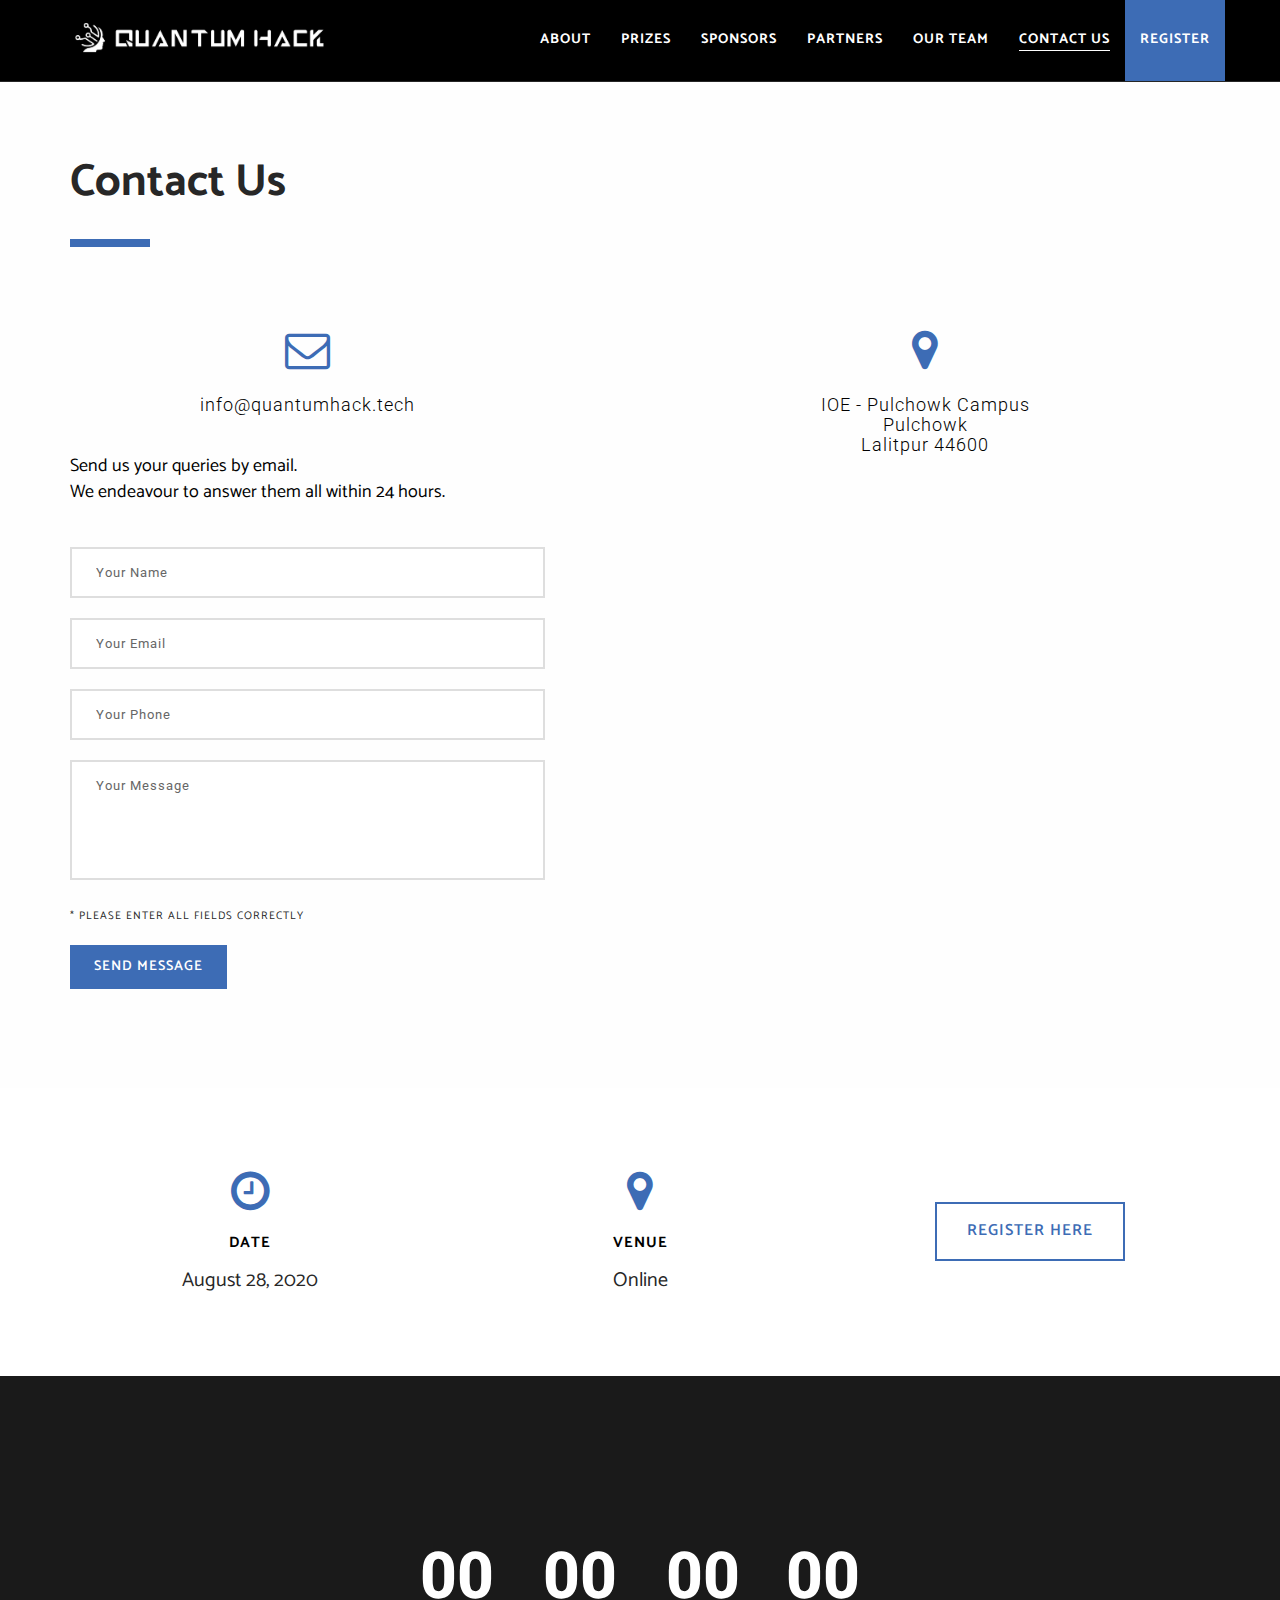
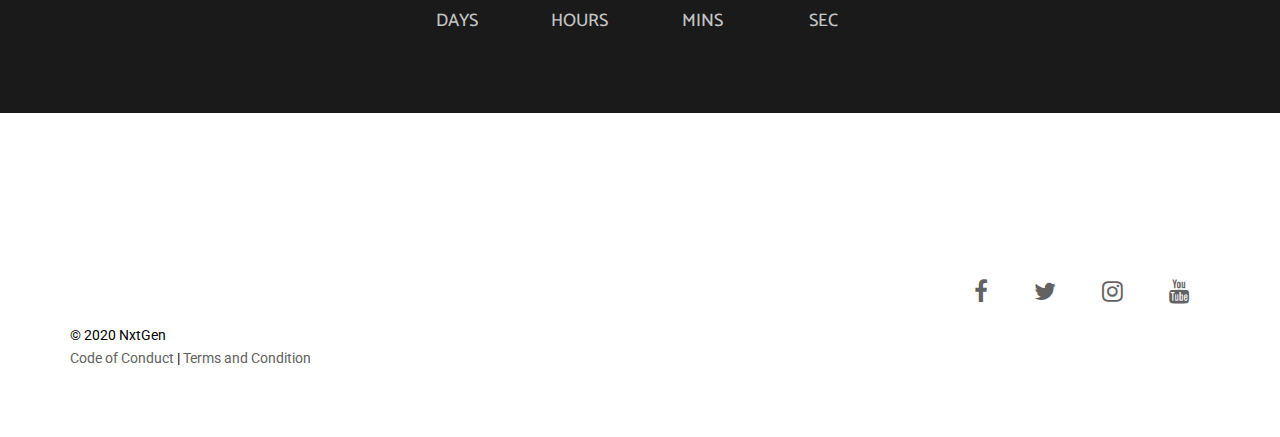
==== contact/index.html @ c6c4776a "links code and terms" ====
<!DOCTYPE html>
<!--[if lt IE 7]>      <html class="no-js lt-ie9 lt-ie8 lt-ie7" lang="en"> <![endif]-->
<!--[if IE 7]>         <html class="no-js lt-ie9 lt-ie8" lang="en"> <![endif]-->
<!--[if IE 8]>         <html class="no-js lt-ie9" lang="en"> <![endif]-->
<!--[if gt IE 8]><!-->
<html class="no-js" lang="en">
<!--<![endif]-->

<head>
  <meta charset="utf-8">
  <meta name="viewport" content="width=device-width, initial-scale=1.0, maximum-scale=1">
  <meta http-equiv="X-UA-Compatible" content="IE=edge">

  <!-- Title, icon, description and keywords -->
  <title>Contact Us | QuantumHack</title>
  <link rel="shortcut icon" href="../res/images/fav.png">
  <meta name="description" content="Contact QuantumHack - Virtual Hackathon">
  <meta name="keywords" content="QuantumHack, NxtGen, Hackathon">

  <!-- Social media tags -->
  <!-- Open Graph -->
  <meta property="og:title" content="Contact QuantumHack">
  <meta property="og:description" content="QuantumHack - Collaborate, Ideate and Implement">
  <meta property="og:image" content="https://quantumhack.tech/res/images/logos/light-social.png">
  <meta property="og:url" content="https://quantumhack.tech/contact">
  <!-- Twitter -->
  <meta name="twitter:card" content="summary_large_image">
  <meta name="twitter:site" content="@Quantum_Hack">
  <!-- Google+ -->
  <meta itemprop="name" content="Contact QuantumHack">
  <meta itemprop="description" content="QuantumHack Collaborate, Ideate and Implement">
  <meta itemprop="image" content="https://quantumhack.tech/res/images/logos/light-social.png">

  <!-- Browser themes -->
  <meta name="theme-color" content="#000">

  <!-- Bootstrap -->
  <link rel="stylesheet" href="../res/css/bootstrap.min.css">

  <!-- Font Icons -->
  <link rel="stylesheet" href="../res/css/font-awesome.min.css">

  <!-- Plugins -->
  <link rel="stylesheet" href="../res/css/flickity.min.css">
  <link rel="stylesheet" href="../res/css/magnific-popup.css">

  <!-- Main styles -->
  <link rel="stylesheet" href="../res/css/main.css">
  <link rel="stylesheet" href="../res/css/style.css">

  <!-- Color skin -->
  <link rel="stylesheet" href="../res/css/color_red.css">

  <!-- Modernizr JS for IE8 support of HTML5 elements and media queries -->
  <!--[if lt IE 8]>
  <script src="../res/js/modernizr.min.js"></script>
  <![endif]-->
</head>

<body id="page-top">
  <!-- Navigation Start -->
  <nav id="navigation" class="navbar navbar-fixed-top navbar-dark">
    <div class="container">
      <div class="row">
        <div class="navbar-header col-lg-3">
          <button type="button" class="navbar-toggle collapsed" data-toggle="collapse" data-target="#navbar">
            <span class="sr-only">Toggle navigation</span>
            <span class="icon-bar"></span>
            <span class="icon-bar"></span>
            <span class="icon-bar"></span>
          </button>

          <a class="navbar-brand font-family-alt letter-spacing-1 text-extra-large text-uppercase" href="/">
            <img class="logo-navbar-dark" src="../res/images/logos/dark.png" alt=""/>
            <img class="logo-navbar-white" src="../res/images/logos/light.png" alt=""/>
          </a>
        </div>
        <!-- //.navbar-header -->

        <div id="navbar" class="navbar-collapse collapse col-lg-9 pull-right">
          <ul class="nav navbar-nav font-family-alt letter-spacing-1 text-uppercase font-weight-700">
            <li><a href="/" class="line-height-unset">About</a></li>
            <li><a href="/prizes/index.html" class="line-height-unset">Prizes</a></li>
            <!-- <li><a href="/speakers/" class="line-height-unset">Speakers</a></li> -->
            <!-- <li><a href="/alumni/" class="line-height-unset">Alumni</a></li> -->
            <li><a href="/sponsors/index.html" class="line-height-unset">Sponsors</a></li>
            <li><a href="/partners/index.html" class="line-height-unset">Partners</a></li>
            <li><a href="/our-team/index.html" class="line-height-unset">Our Team</a></li>
            <li><a href="#page-top" class="page-scroll">Contact Us</a></li>
            <li class="bg-base-color">
              <a href="/register/index.html" class="line-height-unset width-100">
                Register
              </a>
            </li>
          </ul>
        </div>
        <!-- //.navbar-collapse -->
      </div>
      <!-- //.row -->
    </div>
    <!-- //.container -->
  </nav>
  <!-- //Navigation End -->



  <!-- Section - Contact Start -->
  <section id="contact" class="bg-white-2">
    <div class="container">
      <div class="row no-padding-rl">
        <div class="col-md-12">
          <h2 class="font-family-alt font-weight-700 sm-title-large title-extra-large-2 text-gray-dark-2">
            Contact Us
          </h2>
          <span class="bg-base-color xs-margin-6 xs-no-margin-rl margin-3 no-margin-rl separator-line-extra-thick-long"></span>
        </div>
        <!-- //.col-md-10 -->
      </div>
      <!-- //.row -->

      <div class="row margin-4 no-margin-rl no-margin-bottom">
        <div class="col-md-5 no-padding-rl">
          <div class="row text-center">
            <i class="fa fa-envelope-o display-block text-base-color title-extra-large-2"></i>
            <br>
            <h4 class="font-weight-300 letter-spacing-1">
              info@quantumhack.tech
            </h4>
          </div>
          <!-- //.row -->

          <p class="margin-8 no-margin-bottom no-margin-rl font-family-alt text-extra-large">
            Send us your queries by email.<br>
            We endeavour to answer them all within 24 hours.
          </p>

          <br>
          <form name="contact" action="https://tech.us10.list-manage.com/subscribe/post?u=c51d1c6108a2e1d1174a7fccd&amp;id=f583116bc9" method="post" id="form-contact" netlify>
            <div class="row margin-4 no-margin-rl">
              <input type="text"  placeholder="Your Name" value="" name="NAME" class="required" required>
              <input type="email" placeholder="Your Email" value="" name="EMAIL" class="required email" required>
              <input type="text" placeholder="Your Phone" value="" name="MMERGE4" class="required" required>              
              <textarea placeholder="Your Message" name="MMERGE1" class="required" required></textarea>
            </div>
            <!-- //.row -->

            <div class="row margin-4 no-margin-rl">
              <span class="display-block font-family-alt letter-spacing-1 text-gray-dark-2 text-small text-uppercase">
                * Please enter all fields correctly
              </span>
            </div>
            <!-- //.row -->

            <div class="row margin-4 no-margin-rl">
              <button id="btn-form-contact" type="submit" class="btn btn-base-color btn-medium">
                Send Message
              </button>
            </div>
            <!-- //.row -->
          </form>
        </div>
        <!-- //.col-md-5 -->

        <div class="contact-address col-md-6 col-md-offset-1">
          <div class="row text-center">
            <i class="fa fa-map-marker display-block text-base-color title-extra-large-2"></i>
            <!-- <span class="display-block font-family-alt font-weight-700 letter-spacing-1 margin-5 no-margin-bottom no-margin-rl text-large text-uppercase">
              Our Location
            </span> -->
            <br>
            <h4 class="font-weight-300 letter-spacing-1">
              IOE - Pulchowk Campus
              <br>Pulchowk
              <br>Lalitpur 44600
            </h4>
          </div>
          <!-- //.row -->
          <div class="row text-center">
            <div class="margin-8 no-margin-bottom no-margin-rl map">
              <iframe
                src="https://maps.google.com/maps?q=IOE%2C%20Pulchowk%20Campus%2C%20Lalitpur&t=&z=13&ie=UTF8&iwloc=&output=embed"
                frameborder="0"
                allowfullscreen>
              </iframe>
            </div>
            <!-- //.map -->
          </div>
          <!-- //.row -->
        </div>
        <!-- //.col-md-6 -->
      </div>
      <!-- //.row -->
    </div>
    <!-- //.container -->
  </section>
  <!-- //Section - Contact End -->



  <!-- Section - Event banner start -->
  <section id="event-banner" class="bg-white pull-up">
    <div class="container">
      <div class="row">
        <div class="col-sm-4 text-center">
          <i class="fa fa-clock-o display-block text-base-color title-extra-large-2"></i>
          <span class="display-block font-family-alt font-weight-700 letter-spacing-1 margin-5 no-margin-bottom no-margin-rl text-large text-uppercase">
            Date
          </span>
          <p class="margin-3 font-family-alt no-margin-bottom no-margin-rl title-small text-gray-dark-2">
            August 28, 2020
          </p>
        </div>
        <!-- //.col-sm-4 -->

        <div class="col-sm-4 xs-margin-8 xs-no-margin-bottom xs-no-margin-rl text-center">
          <i class="fa fa-map-marker display-block text-base-color title-extra-large-2"></i>
          <span class="display-block font-family-alt font-weight-700 letter-spacing-1 margin-5 no-margin-bottom no-margin-rl text-large text-uppercase">
            Venue
          </span>
          <p class="margin-3 font-family-alt no-margin-bottom no-margin-rl title-small text-gray-dark-2">
            Online
          </p>
        </div>
        <!-- //.col-sm-4 -->

        <div id="banner-registration" class="col-sm-4 xs-margin-8 xs-no-margin-bottom xs-no-margin-rl text-center">
          <a href="/register/index.html" class="btn btn-outline-base-color sm-btn-medium btn-large no-margin-rl">
            <span>Register Here<br></span>
          </a>
        </div>
        <!-- //.col-sm-4 -->
      </div>
      <!-- //.row -->
    </div>
  </section>
  <!-- //Section - Event banner end -->



  <!-- Section - Parallax banner start -->
  <section id="home-bg-parallax" class="height-50 no-padding overflow-hidden width-100">
    <!-- BG Parallax -->
    <div class="bg-parallax bg-overlay-black-5 width-100"></div>

    <div class="display-table height-100 position-absolute position-top position-left width-100">
      <div class="display-table-cell vertical-align-middle">
        <div class="container">
          <div class="row">
            <div class="countdown-timer">
              <div class="days">
                <span class="value">00</span>
                <span class="label">DAYS</span>
              </div>
              <div class="hours">
                <span class="value">00</span>
                <span class="label">HOURS</span>
              </div>
              <div class="minutes">
                <span class="value">00</span>
                <span class="label">MINS</span>
              </div>
              <div class="seconds">
                <span class="value">00</span>
                <span class="label">SEC</span>
              </div>
            </div>
          </div>
          <!-- //.row -->
        </div>
        <!-- //.container -->
      </div>
      <!-- //.display-table-cell -->
    </div>
    <!-- //.display-table -->
  </section>
  <!-- //Section - Parallax banner end -->



  <!-- Footer Start -->
  <footer class="footer bg-white">
    <div class="container">
      <div class="row">
        <div class="col-sm-4">
          <div class="footer-logo xs-text-center">
            <img src="../res/images/logos/light.png" alt="">
          </div>
          <!-- //.footer-logo -->
          <p class="disclaimer xs-text-center">
            &copy; 2020 NxtGen
            <br>
            <a target="_blank" href="https://hackcodeofconduct.org/1636-quantumhack">Code of Conduct</a> | <a target="_blank" href="https://docs.google.com/document/d/1agDANr2KH8IoSaX7spe5Pmr9pxgFJVqRtcxDo6-uWSE/edit?usp=sharing">Terms and Condition</a>
          </p>
          <!-- //.disclaimer -->
        </div>
        <!-- //.col-sm-4 -->

        <div class="col-sm-8">
          <div class="footer-social text-right">
            <ul class="list-inline list-unstyled no-margin xs-text-center xs-title-small title-medium">
              <li><a target="_blank" href="https://www.facebook.com/QuantumHack.IOE"><i class="fa fa-facebook"></i></a></li>
              <li><a target="_blank" href="https://twitter.com/Quantum_Hack"><i class="fa fa-twitter"></i></a></li>
              <li><a target="_blank" href="https://www.instagram.com/quantum_hack/"><i class="fa fa-instagram"></i></a></li>
              <li><a target="_blank" href="https://www.youtube.com/channel/UCgCF-QqnNfA6SqExtcZZWdw/featured"><i class="fa fa-youtube"></i></a></li>
              </ul>
          </div>
          <!-- //.footer-social -->
        </div>
        <!-- //.col-sm-8 -->
      </div>
      <!-- //.row -->
    </div>
    <!-- //.container -->
  </footer>
  <!-- //Footer End -->


  <!-- Scroll to top -->
  <a href="#page-top" class="page-scroll scroll-to-top"><i class="fa fa-angle-up"></i></a>


  <!-- jQuery -->
  <script src="../res/js/jquery.min.js"></script>

  <!-- Bootstrap -->
  <script src="../res/js/bootstrap.min.js"></script>

  <!-- Plugins -->
  <script src="../res/js/pace.min.js"></script>
  <script src="../res/js/debouncer.min.js"></script>
  <script src="../res/js/jquery.easing.min.js"></script>
  <script src="../res/js/jquery.inview.min.js"></script>
  <script src="../res/js/jquery.matchHeight.js"></script>
  <script src="../res/js/isotope.pkgd.min.js"></script>
  <script src="../res/js/imagesloaded.pkgd.min.js"></script>
  <script src="../res/js/flickity.pkgd.min.js"></script>
  <script src="../res/js/jquery.magnific-popup.min.js"></script>
  <script src="../res/js/jquery.validate.min.js"></script>

  <!-- BG Parallax JS -->
  <script src="../res/js/TweenMax.min.js"></script>
  <script src="../res/js/ScrollMagic.min.js"></script>
  <script src="../res/js/animation.gsap.min.js"></script>

  <!-- Theme -->
  <script src="../res/js/main.js"></script>

  <!-- Countdown -->
  <script src="../res/js/jquery.countdown.min.js"></script>
  <script src="../res/js/countdown.js"></script>

</body>

</html>
---- res/css/main.css ----
@import url(https://fonts.googleapis.com/css?family=Roboto:300,400,700);
@import url(https://fonts.googleapis.com/css?family=Catamaran:400,700,900);

body,
html,
ul {
  margin: 0;
  padding: 0
}
ol {
  padding-left: 0
}

.features-box p,
img {
  -webkit-backface-visibility: hidden
}

body,
html {
  height: 100%
}

body {
  color: #000;
  font-family: Roboto, sans-serif;
  font-size: 14px;
  -webkit-font-smoothing: antialiased;
  line-height: 23px;
  overflow-x: hidden
}

p {
  font-size: 16px
}

a,
a:active {
  color: #626262;
  text-decoration: none
}

a:focus,
a:hover {
  color: #272727;
  text-decoration: none
}

a:focus {
  outline: 0!important
}

img {
  height: auto;
  max-width: 100%
}

video {
  background-size: cover;
  display: table-cell;
  vertical-align: middle;
  width: 100%
}

dl,
ol,
ul {
  list-style-position: outside
}

ul {
  list-style: none
}

iframe {
  border: 0
}

input,
select,
textarea {
  letter-spacing: 1px;
  margin: 0 0 20px;
  max-width: 100%;
  padding: 8px 15px;
  resize: none;
  width: 100%;
  border: 2px solid rgba(0, 0, 0, .13)!important;
  font-size: 13px
}

input[type=button],
input[type=text],
input[type=email],
input[type=search],
input[type=password],
input[type=submit],
select,
textarea {
  -webkit-appearance: none;
  -moz-appearance: none;
  appearance: none;
  border-radius: 0;
  -webkit-transition: border .2s ease-in-out;
  -moz-transition: border .2s ease-in-out;
  -o-transition: border .2s ease-in-out;
  transition: border .2s ease-in-out;
  padding: 12px 24px
}

input:focus,
textarea:focus {
  border: 1px solid #989898;
  outline: 0
}

input[type=submit] {
  width: auto
}

select {
  color: #272727;
  outline: 0
}

select::-ms-expand {
  display: none
}

.select-wrapper {
  background: url(../images/icons/select-arrow.png) 97% 50% no-repeat #fff;
  box-shadow: none;
  margin-bottom: 20px;
  overflow: hidden;
  width: 100%
}

.select-wrapper select {
  background-color: transparent;
  background-image: none;
  cursor: pointer;
  margin-bottom: 0
}

form .error {
  border-color: #c00!important
}

form label.error {
  display: none!important
}

::selection {
  background: #dfdfdf;
  color: #000
}

::-moz-selection {
  background: #dfdfdf;
  color: #000
}

::-webkit-input-placeholder {
  color: #666!important;
  font-size: 13px;
  text-overflow: ellipsis
}

:-moz-placeholder {
  color: #666!important;
  font-size: 13px;
  opacity: 1;
  text-overflow: ellipsis
}

:-ms-input-placeholder {
  color: #666!important;
  font-size: 13px;
  opacity: 1;
  text-overflow: ellipsis
}

::-webkit-scrollbar {
  width: 12px
}

::-webkit-scrollbar-track {
  -webkit-box-shadow: inset 0 0 6px rgba(0, 0, 0, .3);
  -moz-box-shadow: inset 0 0 6px rgba(0, 0, 0, .3);
  box-shadow: inset 0 0 6px rgba(0, 0, 0, .3)
}

::-webkit-scrollbar-thumb {
  background: rgba(210, 210, 210, .8);
  -webkit-box-shadow: inset 0 0 6px rgba(0, 0, 0, .5);
  -moz-box-shadow: inset 0 0 6px rgba(0, 0, 0, .5);
  box-shadow: inset 0 0 6px rgba(0, 0, 0, .5)
}

::-webkit-scrollbar-thumb:window-inactive {
  background: rgba(210, 210, 210, .4)
}

h1,
h2,
h3,
h4,
h5,
h6 {
  margin: 0;
  padding: 0
}

.text-extra-small {
  font-size: 10px!important;
  line-height: 15px!important
}

.text-small {
  font-size: 11px!important;
  line-height: 20px!important
}

.text-medium {
  font-size: 14px!important;
  line-height: 22px!important
}

.text-large {
  font-size: 15px!important;
  line-height: 24px!important
}

.text-extra-large {
  font-size: 18px!important;
  line-height: 26px!important
}

.title-small {
  font-size: 20px!important;
  line-height: 30px!important
}

.title-medium {
  font-size: 24px!important;
  line-height: 32px!important
}

.title-large {
  font-size: 28px!important;
  line-height: 34px!important
}

.title-extra-large {
  font-size: 35px!important;
  line-height: 38px!important
}

.title-extra-large-2 {
  font-size: 45px!important;
  line-height: 45px!important
}

.title-extra-large-3 {
  font-size: 50px!important;
  line-height: 50px!important
}

.title-extra-large-4 {
  font-size: 70px!important;
  line-height: 70px!important
}

.title-extra-large-5 {
  font-size: 80px!important;
  line-height: 80px!important
}

.title-big {
  font-size: 100px!important;
  line-height: 100px!important
}

.title-big-2 {
  font-size: 125px!important;
  line-height: 125px!important
}

.title-big-3 {
  font-size: 150px!important;
  line-height: 150px!important
}

.font-family-base {
  font-family: Roboto, sans-serif!important
}

.btn,
.font-family-alt {
  font-family: Catamaran, sans-serif!important
}

.font-weight-100 {
  font-weight: 100!important
}

.font-weight-300 {
  font-weight: 300!important
}

.font-weight-400 {
  font-weight: 400!important
}

.font-weight-600 {
  font-weight: 600!important
}

.font-weight-700 {
  font-weight: 700!important
}

.font-weight-900 {
  font-weight: 900!important
}

.letter-spacing-1 {
  letter-spacing: 1px!important
}

.letter-spacing-2 {
  letter-spacing: 2px!important
}

.letter-spacing-3 {
  letter-spacing: 3px!important
}

.letter-spacing-4 {
  letter-spacing: 4px!important
}

.letter-spacing-5 {
  letter-spacing: 5px!important
}

.letter-spacing-6 {
  letter-spacing: 6px!important
}

.letter-spacing-7 {
  letter-spacing: 7px!important
}

.letter-spacing-8 {
  letter-spacing: 8px!important
}

.letter-spacing-9 {
  letter-spacing: 9px!important
}

.letter-spacing-10 {
  letter-spacing: 10px!important
}

.no-letter-spacing {
  letter-spacing: 0!important
}

.line-height-none {
  line-height: 0!important
}

.line-height-unset {
  line-height: unset!important
}

.text-decoration-line-through {
  text-decoration: line-through!important
}

.text-decoration-underline {
  text-decoration: underline!important
}

.text-transform-none {
  text-transform: none!important
}

.text-transform-unset {
  text-transform: unset!important
}

.word-wrap {
  word-wrap: break-word
}

.bg-cover,
.bg-fix,
.bg-parallax {
  background-repeat: no-repeat!important;
  overflow: hidden;
  background-position: center center!important;
  position: relative;
  background-size: cover!important
}

.bg-fix {
  -webkit-animation-duration: 0s;
  -webkit-animation-fill-mode: none;
  background-attachment: fixed!important
}

.bg-parallax {
  height: 150%;
  top: -75%
}

.bg-position-top {
  background-position: right top!important
}

.bg-position-right {
  background-position: right center!important
}

.bg-position-left {
  background-position: left center!important
}

.bg-hover-transparent:hover {
  background-color: transparent!important
}

.bg-overlay-black-1,
.bg-overlay-black-2,
.bg-overlay-black-3,
.bg-overlay-black-4,
.bg-overlay-black-5,
.bg-overlay-black-6,
.bg-overlay-black-7,
.bg-overlay-black-8,
.bg-overlay-black-9,
.bg-overlay-gray-1,
.bg-overlay-gray-2,
.bg-overlay-gray-3,
.bg-overlay-gray-4,
.bg-overlay-gray-5,
.bg-overlay-gray-6,
.bg-overlay-gray-7,
.bg-overlay-gray-8,
.bg-overlay-gray-9 {
  position: relative
}

.bg-overlay-black-1:before,
.bg-overlay-black-2:before,
.bg-overlay-black-3:before,
.bg-overlay-black-4:before,
.bg-overlay-black-5:before,
.bg-overlay-black-6:before,
.bg-overlay-black-7:before,
.bg-overlay-black-8:before,
.bg-overlay-black-9:before,
.bg-overlay-gray-1:before,
.bg-overlay-gray-2:before,
.bg-overlay-gray-3:before,
.bg-overlay-gray-4:before,
.bg-overlay-gray-5:before,
.bg-overlay-gray-6:before,
.bg-overlay-gray-7:before,
.bg-overlay-gray-8:before,
.bg-overlay-gray-9:before {
  content: '';
  display: block;
  height: 100%;
  left: 0;
  position: absolute;
  top: 0;
  width: 100%
}

.bg-overlay-black-1:before {
  background: rgba(0, 0, 0, .1)!important
}

.bg-overlay-black-2:before {
  background: rgba(0, 0, 0, .2)!important
}

.bg-overlay-black-3:before {
  background: rgba(0, 0, 0, .3)!important
}

.bg-overlay-black-4:before {
  background: rgba(0, 0, 0, .4)!important
}

.bg-overlay-black-5:before {
  background: rgba(0, 0, 0, .5)!important
}

.bg-overlay-black-6:before {
  background: rgba(0, 0, 0, .6)!important
}

.bg-overlay-black-7:before {
  background: rgba(0, 0, 0, .7)!important
}

.bg-overlay-black-8:before {
  background: rgba(0, 0, 0, .8)!important
}

.bg-overlay-black-9:before {
  background: rgba(0, 0, 0, .9)!important
}

.bg-overlay-gray-1:before {
  background: rgba(37, 37, 37, .1)!important
}

.bg-overlay-gray-2:before {
  background: rgba(37, 37, 37, .2)!important
}

.bg-overlay-gray-3:before {
  background: rgba(37, 37, 37, .3)!important
}

.bg-overlay-gray-4:before {
  background: rgba(37, 37, 37, .4)!important
}

.bg-overlay-gray-5:before {
  background: rgba(37, 37, 37, .5)!important
}

.bg-overlay-gray-6:before {
  background: rgba(37, 37, 37, .6)!important
}

.bg-overlay-gray-7:before {
  background: rgba(37, 37, 37, .7)!important
}

.bg-overlay-gray-8:before {
  background: rgba(37, 37, 37, .8)!important
}

.bg-overlay-gray-9:before {
  background: rgba(37, 37, 37, .9)!important
}

.border {
  border: 1px solid rgba(0, 0, 0, .1)!important
}

.border-top {
  border-top: 1px solid rgba(0, 0, 0, .1)
}

.border-right {
  border-right: 1px solid rgba(0, 0, 0, .1)
}

.border-bottom {
  border-bottom: 1px solid rgba(0, 0, 0, .1)
}

.border-left {
  border-left: 1px solid rgba(0, 0, 0, .1)
}

.border-thick {
  border-width: 2px!important
}

.border-medium-thick {
  border-width: 3px!important
}

.border-extra-thick {
  border-width: 4px!important
}

.no-border-tb,
.no-border-top {
  border-top: none!important
}

.no-border-bottom,
.no-border-tb {
  border-bottom: none!important
}

.no-border-right,
.no-border-rl {
  border-right: none!important
}

.no-border-left,
.no-border-rl {
  border-left: none!important
}

.border-circle {
  border-radius: 50%!important
}

.border-round {
  border-radius: 3px!important
}

.no-border {
  border: none!important
}

.no-border-radius {
  border-radius: 0!important
}

.button {
  margin-top: 0;
  margin-bottom: 0
}

.btn {
  border: 2px solid transparent;
  border-radius: 0;
  display: inline-block;
  font-size: 12px;
  font-weight: 600;
  letter-spacing: 1px;
  margin-right: 15px;
  padding: 8px 20px 9px;
  text-transform: uppercase;
  width: auto;
  -webkit-transition: all .2s ease-in-out;
  -moz-transition: all .2s ease-in-out;
  -o-transition: all .2s ease-in-out;
  transition: all .2s ease-in-out
}

.btn:hover {
  background-color: transparent
}

.btn:focus {
  border-width: 2px!important
}

.btn i {
  margin-right: 5px
}

.btn-round {
  border-radius: 4px!important
}

.btn.btn-extra-small {
  font-size: 9px;
  padding: 4px 12px 3px
}

.btn.btn-small {
  font-size: 11px;
  padding: 5px 14px
}

.btn.btn-medium {
  font-size: 14px;
  padding: 10px 22px
}

.btn.btn-large {
  font-size: 16px;
  padding: 16px 30px
}

.btn.btn-extra-large {
  font-size: 18px;
  padding: 18px 35px
}

.btn.btn-hover-transparent:hover {
  background-color: transparent!important
}

.btn.btn-border-thin,
.btn.btn-border-thin:focus {
  border-width: 1px!important
}

.btn.btn-border-thick,
.btn.btn-border-thick:focus {
  border-width: 4px!important
}

.display-block {
  display: block!important
}

.display-inherit {
  display: inherit!important
}

.display-inline {
  display: inline!important
}

.display-inline-block {
  display: inline-block!important
}

.display-none {
  display: none!important
}

.display-table {
  display: table!important
}

.display-table-cell {
  display: table-cell!important
}

.ease {
  -webkit-transition: all .2s ease-in-out;
  -moz-transition: all .2s ease-in-out;
  -o-transition: all .2s ease-in-out;
  transition: all .2s ease-in-out
}

.title-sideline-base-color,
.title-sideline-black,
.title-sideline-blue,
.title-sideline-gray,
.title-sideline-gray-dark,
.title-sideline-gray-dark-2,
.title-sideline-gray-light,
.title-sideline-gray-light-2,
.title-sideline-green,
.title-sideline-green-2,
.title-sideline-orange,
.title-sideline-orange-2,
.title-sideline-pink,
.title-sideline-purple,
.title-sideline-red,
.title-sideline-white,
.title-sideline-white-2,
.title-sideline-white-3,
.title-strikethrough-base-color,
.title-strikethrough-black,
.title-strikethrough-blue,
.title-strikethrough-gray,
.title-strikethrough-gray-dark,
.title-strikethrough-gray-dark-2,
.title-strikethrough-gray-light,
.title-strikethrough-gray-light-2,
.title-strikethrough-green,
.title-strikethrough-green-2,
.title-strikethrough-orange,
.title-strikethrough-orange-2,
.title-strikethrough-pink,
.title-strikethrough-purple,
.title-strikethrough-red,
.title-strikethrough-white,
.title-strikethrough-white-2,
.title-strikethrough-white-3,
.title-underline-base-color,
.title-underline-black,
.title-underline-blue,
.title-underline-gray,
.title-underline-gray-dark,
.title-underline-gray-dark-2,
.title-underline-gray-light,
.title-underline-gray-light-2,
.title-underline-green,
.title-underline-green-2,
.title-underline-orange,
.title-underline-orange-2,
.title-underline-pink,
.title-underline-purple,
.title-underline-red,
.title-underline-thick-base-color,
.title-underline-thick-black,
.title-underline-thick-blue,
.title-underline-thick-gray,
.title-underline-thick-gray-dark,
.title-underline-thick-gray-dark-2,
.title-underline-thick-gray-light,
.title-underline-thick-gray-light-2,
.title-underline-thick-green,
.title-underline-thick-green-2,
.title-underline-thick-orange,
.title-underline-thick-orange-2,
.title-underline-thick-pink,
.title-underline-thick-purple,
.title-underline-thick-red,
.title-underline-thick-white,
.title-underline-thick-white-2,
.title-underline-thick-white-3,
.title-underline-white,
.title-underline-white-2,
.title-underline-white-3 {
  display: inline-block
}

.title-sideline-base-color,
.title-sideline-black,
.title-sideline-blue,
.title-sideline-gray,
.title-sideline-gray-dark,
.title-sideline-gray-dark-2,
.title-sideline-gray-light,
.title-sideline-gray-light-2,
.title-sideline-green,
.title-sideline-green-2,
.title-sideline-orange,
.title-sideline-orange-2,
.title-sideline-pink,
.title-sideline-purple,
.title-sideline-red,
.title-sideline-white,
.title-sideline-white-2,
.title-sideline-white-3,
.title-strikethrough-base-color,
.title-strikethrough-black,
.title-strikethrough-blue,
.title-strikethrough-gray,
.title-strikethrough-gray-dark,
.title-strikethrough-gray-dark-2,
.title-strikethrough-gray-light,
.title-strikethrough-gray-light-2,
.title-strikethrough-green,
.title-strikethrough-green-2,
.title-strikethrough-orange,
.title-strikethrough-orange-2,
.title-strikethrough-pink,
.title-strikethrough-purple,
.title-strikethrough-red,
.title-strikethrough-white,
.title-strikethrough-white-2,
.title-strikethrough-white-3 {
  position: relative
}

.title-underline-base-color,
.title-underline-black,
.title-underline-blue,
.title-underline-gray,
.title-underline-gray-dark,
.title-underline-gray-dark-2,
.title-underline-gray-light,
.title-underline-gray-light-2,
.title-underline-green,
.title-underline-green-2,
.title-underline-orange,
.title-underline-orange-2,
.title-underline-pink,
.title-underline-purple,
.title-underline-red,
.title-underline-white,
.title-underline-white-2,
.title-underline-white-3 {
  border-bottom: 2px solid transparent;
  padding-bottom: 3px
}

.title-underline-thick-base-color,
.title-underline-thick-black,
.title-underline-thick-blue,
.title-underline-thick-gray,
.title-underline-thick-gray-dark,
.title-underline-thick-gray-dark-2,
.title-underline-thick-gray-light,
.title-underline-thick-gray-light-2,
.title-underline-thick-green,
.title-underline-thick-green-2,
.title-underline-thick-orange,
.title-underline-thick-orange-2,
.title-underline-thick-pink,
.title-underline-thick-purple,
.title-underline-thick-red,
.title-underline-thick-white,
.title-underline-thick-white-2,
.title-underline-thick-white-3 {
  border-bottom: 5px solid transparent;
  padding-bottom: 4px
}

.title-sideline-base-color,
.title-sideline-black,
.title-sideline-blue,
.title-sideline-gray,
.title-sideline-gray-dark,
.title-sideline-gray-dark-2,
.title-sideline-gray-light,
.title-sideline-gray-light-2,
.title-sideline-green,
.title-sideline-green-2,
.title-sideline-orange,
.title-sideline-orange-2,
.title-sideline-pink,
.title-sideline-purple,
.title-sideline-red,
.title-sideline-white,
.title-sideline-white-2,
.title-sideline-white-3 {
  padding: 0
}

.title-sideline-base-color:before,
.title-sideline-black:before,
.title-sideline-blue:before,
.title-sideline-gray-dark-2:before,
.title-sideline-gray-dark:before,
.title-sideline-gray-light-2:before,
.title-sideline-gray-light:before,
.title-sideline-gray:before,
.title-sideline-green-2:before,
.title-sideline-green:before,
.title-sideline-orange-2:before,
.title-sideline-orange:before,
.title-sideline-pink:before,
.title-sideline-purple:before,
.title-sideline-red:before,
.title-sideline-white-2:before,
.title-sideline-white-3:before,
.title-sideline-white:before {
  content: '';
  margin-top: -2px;
  position: absolute;
  left: -20px;
  top: 50%;
  width: 12px;
  height: 4px
}

.title-strikethrough-base-color:before,
.title-strikethrough-black:before,
.title-strikethrough-blue:before,
.title-strikethrough-gray-dark-2:before,
.title-strikethrough-gray-dark:before,
.title-strikethrough-gray-light-2:before,
.title-strikethrough-gray-light:before,
.title-strikethrough-gray:before,
.title-strikethrough-green-2:before,
.title-strikethrough-green:before,
.title-strikethrough-orange-2:before,
.title-strikethrough-orange:before,
.title-strikethrough-pink:before,
.title-strikethrough-purple:before,
.title-strikethrough-red:before,
.title-strikethrough-white-2:before,
.title-strikethrough-white-3:before,
.title-strikethrough-white:before {
  content: '';
  display: block;
  margin-top: -1px;
  position: absolute;
  top: 50%;
  left: 0;
  width: 100%;
  height: 2px
}

.height-50 {
  height: 50%!important
}

.height-100 {
  height: 100%!important
}

.height-auto {
  height: auto!important
}

.min-height-100 {
  min-height: 100%
}

.img-box-shadow {
  box-shadow: 0 0 25px 0 rgba(0, 0, 0, .04)
}

.img-box-shadow-shallow {
  box-shadow: 0 0 20px 0 rgba(0, 0, 0, .06)
}

.img-box-shadow-wide {
  box-shadow: 0 23px 40px rgba(0, 0, 0, .2)
}

.margin-1 {
  margin: 1%!important
}

.margin-1-5 {
  margin: 1.5%!important
}

.margin-2 {
  margin: 2%!important
}

.margin-2-5 {
  margin: 2.5%!important
}

.margin-3 {
  margin: 3%!important
}

.margin-3-5 {
  margin: 3.5%!important
}

.margin-4 {
  margin: 4%!important
}

.margin-4-5 {
  margin: 4.5%!important
}

.margin-5 {
  margin: 5%!important
}

.margin-5-5 {
  margin: 5.5%!important
}

.margin-6 {
  margin: 6%!important
}

.margin-6-5 {
  margin: 6.5%!important
}

.margin-7 {
  margin: 7%!important
}

.margin-7-5 {
  margin: 7.5%!important
}

.margin-8 {
  margin: 8%!important
}

.margin-8-5 {
  margin: 8.5%!important
}

.margin-9 {
  margin: 9%!important
}

.margin-9-5 {
  margin: 9.5%!important
}

.margin-10 {
  margin: 10%!important
}

.margin-10-5 {
  margin: 10.5%!important
}

.margin-11 {
  margin: 11%!important
}

.margin-11-5 {
  margin: 11.5%!important
}

.margin-12 {
  margin: 12%!important
}

.margin-12-5 {
  margin: 12.5%!important
}

.margin-13 {
  margin: 13%!important
}

.margin-13-5 {
  margin: 13.5%!important
}

.margin-14 {
  margin: 14%!important
}

.margin-14-5 {
  margin: 14.5%!important
}

.margin-15 {
  margin: 15%!important
}

.margin-15-5 {
  margin: 15.5%!important
}

.margin-16 {
  margin: 16%!important
}

.margin-16-5 {
  margin: 16.5%!important
}

.margin-17 {
  margin: 17%!important
}

.margin-17-5 {
  margin: 17.5%!important
}

.margin-18 {
  margin: 18%!important
}

.margin-18-5 {
  margin: 18.5%!important
}

.margin-19 {
  margin: 19%!important
}

.margin-19-5 {
  margin: 19.5%!important
}

.margin-20 {
  margin: 20%!important
}

.margin-20-5 {
  margin: 20.5%!important
}

.no-margin-tb,
.no-margin-top {
  margin-top: 0!important
}

.no-margin-bottom,
.no-margin-tb {
  margin-bottom: 0!important
}

.margin-rl-auto {
  margin-right: auto!important;
  margin-left: auto!important
}

.margin-top-16p {
  margin-top: 16px;
}

.no-margin-right,
.no-margin-rl {
  margin-right: 0!important
}

.no-margin-left,
.no-margin-rl {
  margin-left: 0!important
}

.no-margin {
  margin: 0!important
}

.opacity-0 {
  opacity: 0!important
}

.opacity-1 {
  opacity: .1!important
}

.opacity-2 {
  opacity: .2!important
}

.opacity-3 {
  opacity: .3!important
}

.opacity-4 {
  opacity: .4!important
}

.opacity-5 {
  opacity: .5!important
}

.opacity-6 {
  opacity: .6!important
}

.opacity-7 {
  opacity: .7!important
}

.opacity-8 {
  opacity: .8!important
}

.opacity-9 {
  opacity: .9!important
}

.no-opacity {
  opacity: 1!important
}

.overflow-auto {
  overflow: auto!important
}

.overflow-hidden {
  overflow: hidden!important
}

.overflow-visible {
  overflow: visible!important
}

.padding-1 {
  padding: 1%!important
}

.padding-1-5 {
  padding: 1.5%!important
}

.padding-2 {
  padding: 2%!important
}

.padding-2-5 {
  padding: 2.5%!important
}

.padding-3 {
  padding: 3%!important
}

.padding-3-5 {
  padding: 3.5%!important
}

.padding-4 {
  padding: 4%!important
}

.padding-4-5 {
  padding: 4.5%!important
}

.padding-5 {
  padding: 5%!important
}

.padding-5-5 {
  padding: 5.5%!important
}

.padding-6 {
  padding: 6%!important
}

.padding-6-5 {
  padding: 6.5%!important
}

.padding-7 {
  padding: 7%!important
}

.padding-7-5 {
  padding: 7.5%!important
}

.padding-8 {
  padding: 8%!important
}

.padding-8-5 {
  padding: 8.5%!important
}

.padding-9 {
  padding: 9%!important
}

.padding-9-5 {
  padding: 9.5%!important
}

.padding-10 {
  padding: 10%!important
}

.padding-10-5 {
  padding: 10.5%!important
}

.padding-11 {
  padding: 11%!important
}

.padding-11-5 {
  padding: 11.5%!important
}

.padding-12 {
  padding: 12%!important
}

.padding-12-5 {
  padding: 12.5%!important
}

.padding-13 {
  padding: 13%!important
}

.padding-13-5 {
  padding: 13.5%!important
}

.padding-14 {
  padding: 14%!important
}

.padding-14-5 {
  padding: 14.5%!important
}

.padding-15 {
  padding: 15%!important
}

.padding-15-5 {
  padding: 15.5%!important
}

.padding-16 {
  padding: 16%!important
}

.padding-16-5 {
  padding: 16.5%!important
}

.padding-17 {
  padding: 17%!important
}

.padding-17-5 {
  padding: 17.5%!important
}

.padding-18 {
  padding: 18%!important
}

.padding-18-5 {
  padding: 18.5%!important
}

.padding-19 {
  padding: 19%!important
}

.padding-19-5 {
  padding: 19.5%!important
}

.padding-20 {
  padding: 20%!important
}

.padding-20-5 {
  padding: 20.5%!important
}

.padding-tb-9px {
  padding-top: 9px;
  padding-bottom: 9px
}

.no-padding-tb,
.no-padding-top {
  padding-top: 0!important
}

.no-padding-bottom,
.no-padding-tb {
  padding-bottom: 0!important
}

.padding-rl-13px {
  padding-right: 13px;
  padding-left: 13px
}

.no-padding-right,
.no-padding-rl {
  padding-right: 0!important
}

.no-padding-left,
.no-padding-rl {
  padding-left: 0!important
}

.no-padding {
  padding: 0!important
}

.position-absolute {
  position: absolute!important
}

.position-fixed {
  position: fixed!important
}

.position-relative {
  position: relative!important
}

.position-top {
  top: 0!important
}

.position-right {
  right: 0!important
}

.position-bottom {
  bottom: 0!important
}

.position-left {
  left: 0!important
}

.position-top-50 {
  top: 50%!important
}

.position-left-50 {
  left: 50%!important
}

.separator-line,
.separator-line-extra-thick,
.separator-line-extra-thick-full,
.separator-line-extra-thick-long,
.separator-line-full,
.separator-line-long,
.separator-line-medium-thick,
.separator-line-medium-thick-full,
.separator-line-medium-thick-long,
.separator-line-thick,
.separator-line-thick-full,
.separator-line-thick-long,
.separator-line-thin,
.separator-line-thin-full,
.separator-line-thin-long {
  display: block
}

.separator-line-thin,
.separator-line-thin-full,
.separator-line-thin-long {
  height: 1px
}

.separator-line,
.separator-line-full,
.separator-line-long {
  height: 2px
}

.separator-line-thick,
.separator-line-thick-full,
.separator-line-thick-long {
  height: 4px
}

.separator-line-medium-thick,
.separator-line-medium-thick-full,
.separator-line-medium-thick-long {
  height: 6px
}

.separator-line-extra-thick,
.separator-line-extra-thick-full,
.separator-line-extra-thick-long {
  height: 8px
}

.separator-line,
.separator-line-extra-thick,
.separator-line-medium-thick,
.separator-line-thick,
.separator-line-thin {
  width: 30px
}

.separator-line-extra-thick-long,
.separator-line-long,
.separator-line-medium-thick-long,
.separator-line-thick-long,
.separator-line-thin-long {
  width: 80px
}

.separator-line-extra-thick-full,
.separator-line-full,
.separator-line-medium-thick-full,
.separator-line-thick-full,
.separator-line-thin-full {
  width: 100%
}

.vertical-align-top {
  vertical-align: top!important
}

.vertical-align-middle {
  vertical-align: middle!important
}

.vertical-align-bottom {
  vertical-align: bottom!important
}

.width-20 {
  width: 20%!important
}

.width-25 {
  width: 25%!important
}

.width-50 {
  width: 50%!important
}

.width-100 {
  width: 100%!important
}

.width-auto {
  width: auto!important
}

.min-width-100 {
  min-width: 100%
}

.features-box:hover .show-on-hover:not(.disabled) {
  opacity: .8
}

.features-box .box-shadow-yes {
  -webkit-box-shadow: 5px 5px 30px 0 rgba(0, 0, 0, .03);
  -moz-box-shadow: 5px 5px 30px 0 rgba(0, 0, 0, .03);
  box-shadow: 5px 5px 30px 0 rgba(0, 0, 0, .03)
}

.features-box .show-on-hover {
  opacity: 0
}

.features-box .show-on-hover.active {
  opacity: .8
}

.carousel.carousel-fullscreen,
.carousel.carousel-fullscreen .flickity-viewport {
  height: 100%!important;
  width: 100%!important
}

.gallery-grid figcaption,
.gallery-grid figcaption .display-table,
.gallery-grid img {
  -webkit-transition: all .3s ease;
  -moz-transition: all .3s ease;
  -o-transition: all .3s ease;
  transition: all .3s ease
}

.gallery-wrapper {
  clear: both;
  width: 100%
}

.gallery-grid .item {
  float: left
}

.gallery-grid figure {
  overflow: hidden;
  position: relative;
  width: 100%;
  height: 100%
}

.gallery-grid figcaption {
  background-color: rgba(0, 0, 0, .6);
  height: 100%;
  opacity: 0;
  position: absolute;
  top: 0;
  left: 0;
  width: 100%
}

.gallery-grid figure:hover figcaption,
.mfp-bg {
  opacity: 1
}

.gallery-grid figcaption a {
  display: block;
  height: 100%;
  position: absolute;
  top: 0;
  left: 0;
  width: 100%
}

.gallery-grid figcaption .display-table {
  bottom: 0;
  margin-bottom: -100%;
  position: absolute;
  text-align: center;
  left: 0;
  width: 100%;
  height: 50%
}

.gallery-grid figcaption .display-table-cell {
  padding: 0 50px;
  vertical-align: middle
}

.gallery-grid img {
  display: block;
  position: relative;
  top: 0;
  width: 100%
}

.gallery-grid.grid-col-2 .item {
  width: 50%
}

.gallery-grid.grid-col-3 .item {
  width: 33.33%
}

.gallery-grid.grid-col-4 .item {
  width: 25%
}

.gallery-grid.gutter-small {
  margin-left: -11px
}

.gallery-grid.gutter-small .item {
  padding: 0 0 11px 11px
}

.gallery-grid.gutter-medium {
  margin-left: -22px
}

.gallery-grid.gutter-medium .item {
  padding: 0 0 22px 22px
}

.gallery-grid.gutter-wide {
  margin-left: -40px
}

.gallery-grid.gutter-wide .item {
  padding: 0 0 40px 40px
}

.gallery-grid figure a {
  cursor: url(../images/icons/zoom-in-white.png), pointer
}

.gallery-grid figure:hover img {
  transform: scale(1.2, 1.2);
  -webkit-transform: scale(1.2, 1.2);
  -ms-transform: scale(1.2, 1.2)
}

.gallery-grid figure:hover figcaption .display-table {
  margin-bottom: 0
}

.mfp-bg {
  background: #fefefe
}

.mfp-figure:after {
  -webkit-box-shadow: 0 50px 80px 0 rgba(0, 0, 0, .2);
  -moz-box-shadow: 0 50px 80px 0 rgba(0, 0, 0, .2);
  box-shadow: 0 50px 80px 0 rgba(0, 0, 0, .2)
}

.mfp-counter,
.mfp-title {
  font-family: Catamaran, sans-serif;
  font-size: 11px;
  font-weight: 700;
  text-transform: uppercase;
  letter-spacing: 1px
}

.mfp-counter-curr,
.mfp-title {
  color: #000
}

.mfp-counter {
  color: #626262
}

.mfp-iframe-holder .mfp-close,
.mfp-image-holder .mfp-close,
.navbar.navbar-white.shrink .navbar-brand,
.navbar.navbar-white.shrink .navbar-nav>li>a {
  color: #000
}

.mfp-zoom-out-cur,
.mfp-zoom-out-cur .mfp-image-holder .mfp-close {
  cursor: url(../images/icons/zoom-out-dark.png), -moz-zoom-out;
  cursor: url(../images/icons/zoom-out-dark.png), -webkit-zoom-out;
  cursor: url(../images/icons/zoom-out-dark.png), zoom-out
}

.mfp-arrow {
  height: 60px!important;
  margin-top: -30px!important;
  width: 60px!important
}

.mfp-arrow:after,
.mfp-arrow:before {
  display: none!important
}

.mfp-arrow-left,
.mfp-arrow-right {
  background-position: center center!important;
  background-repeat: no-repeat!important
}

.mfp-arrow-right {
  background-image: url(../images/icons/arrow-right-dark.png)!important;
  right: 25px!important
}

.mfp-arrow-left {
  background-image: url(../images/icons/arrow-left-dark.png)!important;
  left: 25px!important
}

.mfp-fade.mfp-bg,
.mfp-fade.mfp-wrap .mfp-content {
  -webkit-transition: all .15s ease-out;
  -moz-transition: all .15s ease-out;
  -o-transition: all .15s ease-out;
  transition: all .15s ease-out
}

.mfp-fade.mfp-bg,
.mfp-fade.mfp-bg.mfp-removing,
.mfp-fade.mfp-wrap .mfp-content,
.mfp-fade.mfp-wrap.mfp-removing .mfp-content {
  opacity: 0
}

.mfp-fade.mfp-bg.mfp-ready {
  opacity: .98
}

.mfp-fade.mfp-wrap.mfp-ready .mfp-content {
  opacity: 1
}

.pace {
  -webkit-pointer-events: none;
  pointer-events: none;
  -webkit-user-select: none;
  -moz-user-select: none;
  user-select: none
}

.pace-inactive {
  display: none
}

.pace .pace-progress {
  height: 3px;
  position: fixed;
  right: 100%;
  top: 0;
  width: 100%;
  z-index: 2000
}

.navbar,
.navbar.navbar-white.shrink .navbar-nav>li.active>a:before,
.navbar.shrink {
  background-color: #000
}

.navbar .navbar-nav>li.active>a:before,
.navbar .navbar-toggle .icon-bar,
.navbar.navbar-white.shrink {
  background-color: #fff
}

.navbar .navbar-brand,
.navbar .navbar-nav>li>a {
  color: #fff
}

.navbar,
.navbar .container,
.navbar .header-action-button,
.navbar .navbar-brand,
.navbar .navbar-brand img,
.navbar .navbar-nav>li {
  -webkit-transition: all .2s ease-in-out;
  -moz-transition: all .2s ease-in-out;
  -o-transition: all .2s ease-in-out;
  transition: all .2s ease-in-out
}

.navbar {
  border: none;
  border-radius: 0;
  display: inline-table;
  margin: 0;
  width: 100%
}

.navbar .container {
  display: table-cell;
  position: relative;
  vertical-align: middle;
  height: 80px
}

.navbar .navbar-brand {
  height: 80px;
  line-height: 80px!important;
  padding: 0 15px
}

.navbar .navbar-brand img {
  display: inline-block;
  max-height: 43px;
  position: absolute;
  top: 18px;
  left: auto
}

.navbar .navbar-brand img.logo-navbar-white {
  opacity: 0
}

.navbar .navbar-toggle {
  border: 1px solid #fff;
  border-radius: 0;
  margin-top: 24px
}

.navbar .navbar-toggle:focus,
.navbar .navbar-toggle:hover {
  background-color: transparent;
  cursor: pointer
}

.navbar .navbar-nav>li.active>a,
.navbar .navbar-nav>li>a:focus,
.navbar .navbar-nav>li>a:hover {
  background-color: inherit
}

.navbar .navbar-collapse {
  box-shadow: none
}

.navbar .navbar-nav>li {
  padding: 10px 0 10px 30px
}

.navbar .navbar-nav>li.active>a:focus,
.navbar .navbar-nav>li.active>a:hover {
  background-color: inherit;
  opacity: 1
}

.navbar .navbar-nav>li.active>a:before {
  content: '';
  display: block;
  position: absolute;
  bottom: 0;
  left: 0;
  width: 100%;
  height: 1px
}

.navbar .navbar-nav>li>a {
  display: inline-block;
  padding: 0 0 1px;
  position: relative;
  -webkit-transition: opacity .2s ease-in-out;
  -moz-transition: opacity .2s ease-in-out;
  -o-transition: opacity .2s ease-in-out;
  transition: opacity .2s ease-in-out
}

.navbar .navbar-nav>li>a:hover {
  opacity: .8
}

.scroll-to-top,
.title-sideline-black:before {
  background-color: #000
}

.navbar .navbar-nav>li.action-button>a:focus,
.navbar .navbar-nav>li.action-button>a:hover {
  opacity: 1
}

.navbar .header-action-button {
  height: 80px;
  line-height: 80px
}

.navbar.shrink {
  -webkit-box-shadow: 0 8px 17px -8px rgba(0, 0, 0, .1);
  -moz-box-shadow: 0 8px 17px -8px rgba(0, 0, 0, .1);
  box-shadow: 0 8px 17px -8px rgba(0, 0, 0, .1)
}

.navbar.shrink .header-action-button {
  height: 60px;
  line-height: 60px
}

.navbar.navbar-white.shrink {
  opacity: .96
}

.navbar.navbar-white.shrink .navbar-brand img.logo-navbar-dark {
  opacity: 0
}

.navbar.navbar-white.shrink .navbar-brand img.logo-navbar-white {
  opacity: 1
}

section {
  padding: 0;
  padding-top: 120px;
  padding-bottom: 60px;
  position: relative
}
section.pull-up {
  padding-top: 60px;
}

.scroll-to-top {
  border-radius: 2px;
  display: none;
  position: fixed;
  right: 35px;
  top: 94%;
  text-align: center;
  z-index: 999
}

.scroll-to-top i {
  color: #fff;
  font-size: 18px;
  margin: 0 6px
}

.title-underline-black,
.title-underline-thick-black {
  border-color: #000
}

.title-underline-gray,
.title-underline-thick-gray {
  border-color: #989898
}

.title-underline-gray-dark,
.title-underline-thick-gray-dark {
  border-color: #626262
}

.title-underline-gray-dark-2,
.title-underline-thick-gray-dark-2 {
  border-color: #272727
}

.title-underline-gray-light,
.title-underline-thick-gray-light {
  border-color: #dfdfdf
}

.title-underline-gray-light-2,
.title-underline-thick-gray-light-2 {
  border-color: #f6f6f6
}

.title-underline-thick-white,
.title-underline-white {
  border-color: #fff
}

.title-underline-thick-white-2,
.title-underline-white-2 {
  border-color: #fefefe
}

.title-underline-thick-white-3,
.title-underline-white-3 {
  border-color: #fcfcfc
}

.title-underline-blue,
.title-underline-thick-blue {
  border-color: #4a90e2
}

.title-underline-green,
.title-underline-thick-green {
  border-color: #33cb98
}

.title-underline-green-2,
.title-underline-thick-green-2 {
  border-color: #66b772
}

.title-underline-orange,
.title-underline-thick-orange {
  border-color: #ff7e5b
}

.title-underline-orange-2,
.title-underline-thick-orange-2 {
  border-color: #ffa84c
}

.title-underline-pink,
.title-underline-thick-pink {
  border-color: #ff4081
}

.title-underline-purple,
.title-underline-thick-purple {
  border-color: #aa2e85
}

.title-underline-red,
.title-underline-thick-red {
  border-color: #ef494d
}

.title-sideline-gray:before {
  background-color: #989898
}

.title-sideline-gray-dark:before {
  background-color: #626262
}

.title-sideline-gray-dark-2:before {
  background-color: #272727
}

.title-sideline-gray-light:before {
  background-color: #dfdfdf
}

.title-sideline-gray-light-2:before {
  background-color: #f6f6f6
}

.title-sideline-white:before {
  background-color: #fff
}

.title-sideline-white-2:before {
  background-color: #fefefe
}

.title-sideline-white-3:before {
  background-color: #fcfcfc
}

.title-sideline-blue:before {
  background-color: #4a90e2
}

.title-sideline-green:before {
  background-color: #33cb98
}

.title-sideline-green-2:before {
  background-color: #66b772
}

.title-sideline-orange:before {
  background-color: #ff7e5b
}

.title-sideline-orange-2:before {
  background-color: #ffa84c
}

.title-sideline-pink:before {
  background-color: #ff4081
}

.title-sideline-purple:before {
  background-color: #aa2e85
}

.title-sideline-red:before {
  background-color: #ef494d
}

.title-strikethrough-black:before {
  background-color: #000
}

.title-strikethrough-gray:before {
  background-color: #989898
}

.title-strikethrough-gray-dark:before {
  background-color: #626262
}

.title-strikethrough-gray-dark-2:before {
  background-color: #272727
}

.title-strikethrough-gray-light:before {
  background-color: #dfdfdf
}

.title-strikethrough-gray-light-2:before {
  background-color: #f6f6f6
}

.title-strikethrough-white:before {
  background-color: #fff
}

.title-strikethrough-white-2:before {
  background-color: #fefefe
}

.title-strikethrough-white-3:before {
  background-color: #fcfcfc
}

.title-strikethrough-blue:before {
  background-color: #4a90e2
}

.title-strikethrough-green:before {
  background-color: #33cb98
}

.title-strikethrough-green-2:before {
  background-color: #66b772
}

.title-strikethrough-orange:before {
  background-color: #ff7e5b
}

.title-strikethrough-orange-2:before {
  background-color: #ffa84c
}

.title-strikethrough-pink:before {
  background-color: #ff4081
}

.title-strikethrough-purple:before {
  background-color: #aa2e85
}

.title-strikethrough-red:before {
  background-color: #ef494d
}

.text-black {
  color: #000!important
}

.text-gray {
  color: #989898!important
}

.text-gray-dark {
  color: #626262!important
}

.text-gray-dark-2 {
  color: #272727!important
}

.text-gray-light {
  color: #dfdfdf!important
}

.text-gray-light-2 {
  color: #f6f6f6!important
}

.text-white {
  color: #fff!important
}

.text-white-2 {
  color: #fefefe!important
}

.text-white-3 {
  color: #fcfcfc!important
}

.text-blue {
  color: #4a90e2!important
}

.text-green {
  color: #33cb98!important
}

.text-green-2 {
  color: #66b772!important
}

.text-orange {
  color: #ff7e5b!important
}

.text-orange-2 {
  color: #ffa84c!important
}

.text-pink {
  color: #ff4081!important
}

.text-purple {
  color: #aa2e85!important
}

.text-red {
  color: #ef494d!important
}

.text-hover-black:focus,
.text-hover-black:hover {
  color: #000!important
}

.text-hover-gray:focus,
.text-hover-gray:hover {
  color: #989898!important
}

.text-hover-gray-dark:focus,
.text-hover-gray-dark:hover {
  color: #626262!important
}

.text-hover-gray-dark-2:focus,
.text-hover-gray-dark-2:hover {
  color: #272727!important
}

.text-hover-gray-light:focus,
.text-hover-gray-light:hover {
  color: #dfdfdf!important
}

.text-hover-gray-light-2:focus,
.text-hover-gray-light-2:hover {
  color: #f6f6f6!important
}

.text-hover-white:focus,
.text-hover-white:hover {
  color: #fff!important
}

.text-hover-white-2:focus,
.text-hover-white-2:hover {
  color: #fefefe!important
}

.text-hover-white-3:focus,
.text-hover-white-3:hover {
  color: #fcfcfc!important
}

.text-hover-blue:focus,
.text-hover-blue:hover {
  color: #4a90e2!important
}

.text-hover-green:focus,
.text-hover-green:hover {
  color: #33cb98!important
}

.text-hover-green-2:focus,
.text-hover-green-2:hover {
  color: #66b772!important
}

.text-hover-orange:focus,
.text-hover-orange:hover {
  color: #ff7e5b!important
}

.text-hover-orange-2:focus,
.text-hover-orange-2:hover {
  color: #ffa84c!important
}

.text-hover-pink:focus,
.text-hover-pink:hover {
  color: #ff4081!important
}

.text-hover-purple:focus,
.text-hover-purple:hover {
  color: #aa2e85!important
}

.text-hover-red:focus,
.text-hover-red:hover {
  color: #ef494d!important
}

.bg-black {
  background-color: #000!important
}

.bg-gray {
  background-color: #989898!important
}

.bg-gray-dark {
  background-color: #626262!important
}

.bg-gray-dark-2 {
  background-color: #272727!important
}

.bg-gray-light {
  background-color: #dfdfdf!important
}

.bg-gray-light-2 {
  background-color: #f6f6f6!important
}

.bg-white {
  background-color: #fff!important
}

.bg-white-2 {
  background-color: #fefefe!important
}

.bg-white-3 {
  background-color: #fcfcfc!important
}

.bg-blue {
  background-color: #4a90e2!important
}

.bg-green {
  background-color: #33cb98!important
}

.bg-green-2 {
  background-color: #66b772!important
}

.bg-orange {
  background-color: #ff7e5b!important
}

.bg-orange-2 {
  background-color: #ffa84c!important
}

.bg-pink {
  background-color: #ff4081!important
}

.bg-purple {
  background-color: #aa2e85!important
}

.bg-red {
  background-color: #ef494d!important
}

.bg-hover-black:hover {
  background-color: #000!important
}

.bg-hover-gray:hover {
  background-color: #989898!important
}

.bg-hover-gray-dark:hover {
  background-color: #626262!important
}

.bg-hover-gray-dark-2:hover {
  background-color: #272727!important
}

.bg-hover-gray-light:hover {
  background-color: #dfdfdf!important
}

.bg-hover-gray-light-2:hover {
  background-color: #f6f6f6!important
}

.bg-hover-white:hover {
  background-color: #fff!important
}

.bg-hover-white-2:hover {
  background-color: #fefefe!important
}

.bg-hover-white-3:hover {
  background-color: #fcfcfc!important
}

.bg-hover-blue:hover {
  background-color: #4a90e2!important
}

.bg-hover-green:hover {
  background-color: #33cb98!important
}

.bg-hover-green-2:hover {
  background-color: #66b772!important
}

.bg-hover-orange:hover {
  background-color: #ff7e5b!important
}

.bg-hover-orange-2:hover {
  background-color: #ffa84c!important
}

.bg-hover-pink:hover {
  background-color: #ff4081!important
}

.bg-hover-purple:hover {
  background-color: #aa2e85!important
}

.bg-hover-red:hover {
  background-color: #ef494d!important
}

.border-black {
  border-color: #000!important
}

.border-gray {
  border-color: #989898!important
}

.border-gray-dark {
  border-color: #626262!important
}

.border-gray-dark-2 {
  border-color: #272727!important
}

.border-gray-light {
  border-color: #dfdfdf!important
}

.border-gray-light-2 {
  border-color: #f6f6f6!important
}

.border-white {
  border-color: #fff!important
}

.border-white-2 {
  border-color: #fefefe!important
}

.border-white-3 {
  border-color: #fcfcfc!important
}

.border-blue {
  border-color: #4a90e2!important
}

.border-green {
  border-color: #33cb98!important
}

.border-green-2 {
  border-color: #66b772!important
}

.border-orange {
  border-color: #ff7e5b!important
}

.border-orange-2 {
  border-color: #ffa84c!important
}

.border-pink {
  border-color: #ff4081!important
}

.border-purple {
  border-color: #aa2e85!important
}

.border-red {
  border-color: #ef494d!important
}

.btn.btn-base-color {
  color: #fff
}

.btn.btn-base-color:hover {
  opacity: .9
}

.btn.btn-base-color.btn-hover-transparent:hover {
  opacity: 1
}

.btn.btn-color-black {
  background-color: #000;
  color: #fff
}

.btn.btn-color-black:hover {
  opacity: .9
}

.btn.btn-color-black.btn-hover-transparent:hover {
  border-color: #000;
  color: #000;
  opacity: 1
}

.btn.btn-color-gray {
  background-color: #989898;
  color: #fff
}

.btn.btn-color-gray:hover {
  opacity: .9
}

.btn.btn-color-gray.btn-hover-transparent:hover {
  border-color: #989898;
  color: #989898;
  opacity: 1
}

.btn.btn-color-gray-dark {
  background-color: #626262;
  color: #fff
}

.btn.btn-color-gray-dark:hover {
  opacity: .9
}

.btn.btn-color-gray-dark.btn-hover-transparent:hover {
  border-color: #626262;
  color: #626262;
  opacity: 1
}

.btn.btn-color-gray-dark-2 {
  background-color: #272727;
  color: #fff
}

.btn.btn-color-gray-dark-2:hover {
  opacity: .9
}

.btn.btn-color-gray-dark-2.btn-hover-transparent:hover {
  border-color: #272727;
  color: #272727;
  opacity: 1
}

.btn.btn-color-gray-light {
  background-color: #dfdfdf;
  color: #fff
}

.btn.btn-color-gray-light:hover {
  opacity: .9
}

.btn.btn-color-gray-light.btn-hover-transparent:hover {
  border-color: #dfdfdf;
  color: #dfdfdf;
  opacity: 1
}

.btn.btn-color-gray-light-2 {
  background-color: #f6f6f6;
  color: #fff
}

.btn.btn-color-gray-light-2:hover {
  opacity: .9
}

.btn.btn-color-gray-light-2.btn-hover-transparent:hover {
  border-color: #f6f6f6;
  color: #f6f6f6;
  opacity: 1
}

.btn.btn-color-white {
  background-color: #fff;
  color: #fff
}

.btn.btn-color-white:hover {
  opacity: .9
}

.btn.btn-color-white.btn-hover-transparent:hover {
  border-color: #fff;
  color: #fff;
  opacity: 1
}

.btn.btn-color-white-2 {
  background-color: #fefefe;
  color: #fff
}

.btn.btn-color-white-2:hover {
  opacity: .9
}

.btn.btn-color-white-2.btn-hover-transparent:hover {
  border-color: #fefefe;
  color: #fefefe;
  opacity: 1
}

.btn.btn-color-white-3 {
  background-color: #fcfcfc;
  color: #fff
}

.btn.btn-color-white-3:hover {
  opacity: .9
}

.btn.btn-color-white-3.btn-hover-transparent:hover {
  border-color: #fcfcfc;
  color: #fcfcfc;
  opacity: 1
}

.btn.btn-color-blue {
  background-color: #4a90e2;
  color: #fff
}

.btn.btn-color-blue:hover {
  opacity: .9
}

.btn.btn-color-blue.btn-hover-transparent:hover {
  border-color: #4a90e2;
  color: #4a90e2;
  opacity: 1
}

.btn.btn-color-green {
  background-color: #33cb98;
  color: #fff
}

.btn.btn-color-green:hover {
  opacity: .9
}

.btn.btn-color-green.btn-hover-transparent:hover {
  border-color: #33cb98;
  color: #33cb98;
  opacity: 1
}

.btn.btn-color-green-2 {
  background-color: #66b772;
  color: #fff
}

.btn.btn-color-green-2:hover {
  opacity: .9
}

.btn.btn-color-green-2.btn-hover-transparent:hover {
  border-color: #66b772;
  color: #66b772;
  opacity: 1
}

.btn.btn-color-orange {
  background-color: #ff7e5b;
  color: #fff
}

.btn.btn-color-orange:hover {
  opacity: .9
}

.btn.btn-color-orange.btn-hover-transparent:hover {
  border-color: #ff7e5b;
  color: #ff7e5b;
  opacity: 1
}

.btn.btn-color-orange-2 {
  background-color: #ffa84c;
  color: #fff
}

.btn.btn-color-orange-2:hover {
  opacity: .9
}

.btn.btn-color-orange-2.btn-hover-transparent:hover {
  border-color: #ffa84c;
  color: #ffa84c;
  opacity: 1
}

.btn.btn-color-pink {
  background-color: #ff4081;
  color: #fff
}

.btn.btn-color-pink:hover {
  opacity: .9
}

.btn.btn-color-pink.btn-hover-transparent:hover {
  border-color: #ff4081;
  color: #ff4081;
  opacity: 1
}

.btn.btn-color-purple {
  background-color: #aa2e85;
  color: #fff
}

.btn.btn-color-purple:hover {
  opacity: .9
}

.btn.btn-color-purple.btn-hover-transparent:hover {
  border-color: #aa2e85;
  color: #aa2e85;
  opacity: 1
}

.btn.btn-color-red {
  background-color: #ef494d;
  color: #fff
}

.btn.btn-color-red:hover {
  opacity: .9
}

.btn.btn-color-red.btn-hover-transparent:hover {
  border-color: #ef494d;
  color: #ef494d;
  opacity: 1
}

.btn.btn-color-white.btn-hover-transparent:focus {
  background-color: #fff!important;
  color: #000!important
}

.btn.btn-color-white-2.btn-hover-transparent:focus {
  background-color: #fefefe!important;
  color: #000!important
}

.btn.btn-outline-base-color:focus,
.btn.btn-outline-base-color:hover {
  color: #fff
}

.btn.btn-outline-base-color.btn-hover-transparent:focus,
.btn.btn-outline-base-color.btn-hover-transparent:hover {
  background-color: transparent
}

.btn.btn-outline-black {
  border-color: #000;
  color: #000
}

.btn.btn-outline-black:focus,
.btn.btn-outline-black:hover {
  background-color: #000;
  color: #fff
}

.btn.btn-outline-black.btn-hover-transparent:focus,
.btn.btn-outline-black.btn-hover-transparent:hover {
  background-color: transparent;
  color: #000
}

.btn.btn-outline-gray {
  border-color: #989898;
  color: #989898
}

.btn.btn-outline-gray:focus,
.btn.btn-outline-gray:hover {
  background-color: #989898;
  color: #fff
}

.btn.btn-outline-gray.btn-hover-transparent:focus,
.btn.btn-outline-gray.btn-hover-transparent:hover {
  background-color: transparent;
  color: #989898
}

.btn.btn-outline-gray-dark {
  border-color: #626262;
  color: #626262
}

.btn.btn-outline-gray-dark:focus,
.btn.btn-outline-gray-dark:hover {
  background-color: #626262;
  color: #fff
}

.btn.btn-outline-gray-dark.btn-hover-transparent:focus,
.btn.btn-outline-gray-dark.btn-hover-transparent:hover {
  background-color: transparent;
  color: #626262
}

.btn.btn-outline-gray-dark-2 {
  border-color: #272727;
  color: #272727
}

.btn.btn-outline-gray-dark-2:focus,
.btn.btn-outline-gray-dark-2:hover {
  background-color: #272727;
  color: #fff
}

.btn.btn-outline-gray-dark-2.btn-hover-transparent:focus,
.btn.btn-outline-gray-dark-2.btn-hover-transparent:hover {
  background-color: transparent;
  color: #272727
}

.btn.btn-outline-gray-light {
  border-color: #dfdfdf;
  color: #dfdfdf
}

.btn.btn-outline-gray-light:focus,
.btn.btn-outline-gray-light:hover {
  background-color: #dfdfdf;
  color: #fff
}

.btn.btn-outline-gray-light.btn-hover-transparent:focus,
.btn.btn-outline-gray-light.btn-hover-transparent:hover {
  background-color: transparent;
  color: #dfdfdf
}

.btn.btn-outline-gray-light-2 {
  border-color: #f6f6f6;
  color: #f6f6f6
}

.btn.btn-outline-gray-light-2:focus,
.btn.btn-outline-gray-light-2:hover {
  background-color: #f6f6f6;
  color: #fff
}

.btn.btn-outline-gray-light-2.btn-hover-transparent:focus,
.btn.btn-outline-gray-light-2.btn-hover-transparent:hover {
  background-color: transparent;
  color: #f6f6f6
}

.btn.btn-outline-white {
  border-color: #fff;
  color: #fff
}

.btn.btn-outline-white:focus,
.btn.btn-outline-white:hover {
  background-color: #fff;
  color: #000
}

.btn.btn-outline-white.btn-hover-transparent:focus,
.btn.btn-outline-white.btn-hover-transparent:hover {
  background-color: transparent;
  color: #fff
}

.btn.btn-outline-white-2 {
  border-color: #fefefe;
  color: #fefefe
}

.btn.btn-outline-white-2:focus,
.btn.btn-outline-white-2:hover {
  background-color: #fefefe;
  color: #fff
}

.btn.btn-outline-white-2.btn-hover-transparent:focus,
.btn.btn-outline-white-2.btn-hover-transparent:hover {
  background-color: transparent;
  color: #fefefe
}

.btn.btn-outline-white-3 {
  border-color: #fcfcfc;
  color: #fcfcfc
}

.btn.btn-outline-white-3:focus,
.btn.btn-outline-white-3:hover {
  background-color: #fcfcfc;
  color: #fff
}

.btn.btn-outline-white-3.btn-hover-transparent:focus,
.btn.btn-outline-white-3.btn-hover-transparent:hover {
  background-color: transparent;
  color: #fcfcfc
}

.btn.btn-outline-blue {
  border-color: #4a90e2;
  color: #4a90e2
}

.btn.btn-outline-blue:focus,
.btn.btn-outline-blue:hover {
  background-color: #4a90e2;
  color: #fff
}

.btn.btn-outline-blue.btn-hover-transparent:focus,
.btn.btn-outline-blue.btn-hover-transparent:hover {
  background-color: transparent;
  color: #4a90e2
}

.btn.btn-outline-green {
  border-color: #33cb98;
  color: #33cb98
}

.btn.btn-outline-green:focus,
.btn.btn-outline-green:hover {
  background-color: #33cb98;
  color: #fff
}

.btn.btn-outline-green.btn-hover-transparent:focus,
.btn.btn-outline-green.btn-hover-transparent:hover {
  background-color: transparent;
  color: #33cb98
}

.btn.btn-outline-green-2 {
  border-color: #66b772;
  color: #66b772
}

.btn.btn-outline-green-2:focus,
.btn.btn-outline-green-2:hover {
  background-color: #66b772;
  color: #fff
}

.btn.btn-outline-green-2.btn-hover-transparent:focus,
.btn.btn-outline-green-2.btn-hover-transparent:hover {
  background-color: transparent;
  color: #66b772
}

.btn.btn-outline-orange {
  border-color: #ff7e5b;
  color: #ff7e5b
}

.btn.btn-outline-orange:focus,
.btn.btn-outline-orange:hover {
  background-color: #ff7e5b;
  color: #fff
}

.btn.btn-outline-orange.btn-hover-transparent:focus,
.btn.btn-outline-orange.btn-hover-transparent:hover {
  background-color: transparent;
  color: #ff7e5b
}

.btn.btn-outline-orange-2 {
  border-color: #ffa84c;
  color: #ffa84c
}

.btn.btn-outline-orange-2:focus,
.btn.btn-outline-orange-2:hover {
  background-color: #ffa84c;
  color: #fff
}

.btn.btn-outline-orange-2.btn-hover-transparent:focus,
.btn.btn-outline-orange-2.btn-hover-transparent:hover {
  background-color: transparent;
  color: #ffa84c
}

.btn.btn-outline-pink {
  border-color: #ff4081;
  color: #ff4081
}

.btn.btn-outline-pink:focus,
.btn.btn-outline-pink:hover {
  background-color: #ff4081;
  color: #fff
}

.btn.btn-outline-pink.btn-hover-transparent:focus,
.btn.btn-outline-pink.btn-hover-transparent:hover {
  background-color: transparent;
  color: #ff4081
}

.btn.btn-outline-purple {
  border-color: #aa2e85;
  color: #aa2e85
}

.btn.btn-outline-purple:focus,
.btn.btn-outline-purple:hover {
  background-color: #aa2e85;
  color: #fff
}

.btn.btn-outline-purple.btn-hover-transparent:focus,
.btn.btn-outline-purple.btn-hover-transparent:hover {
  background-color: transparent;
  color: #aa2e85
}

.btn.btn-outline-red {
  border-color: #ef494d;
  color: #ef494d
}

.btn.btn-outline-red:focus,
.btn.btn-outline-red:hover {
  background-color: #ef494d;
  color: #fff
}

.btn.btn-outline-red.btn-hover-transparent:focus,
.btn.btn-outline-red.btn-hover-transparent:hover {
  background-color: transparent;
  color: #ef494d
}

@media (max-width:1199px) {
  .md-text-extra-small {
    font-size: 10px!important;
    line-height: 15px!important
  }
  .md-text-small {
    font-size: 11px!important;
    line-height: 20px!important
  }
  .md-text-medium {
    font-size: 14px!important;
    line-height: 22px!important
  }
  .md-text-large {
    font-size: 15px!important;
    line-height: 24px!important
  }
  .md-text-extra-large {
    font-size: 18px!important;
    line-height: 26px!important
  }
  .md-title-small {
    font-size: 20px!important;
    line-height: 30px!important
  }
  .md-title-medium {
    font-size: 24px!important;
    line-height: 32px!important
  }
  .md-title-large {
    font-size: 28px!important;
    line-height: 34px!important
  }
  .md-title-extra-large {
    font-size: 35px!important;
    line-height: 38px!important
  }
  .md-title-extra-large-2 {
    font-size: 45px!important;
    line-height: 45px!important
  }
  .md-title-extra-large-3 {
    font-size: 50px!important;
    line-height: 50px!important
  }
  .md-title-extra-large-4 {
    font-size: 70px!important;
    line-height: 70px!important
  }
  .md-title-extra-large-5 {
    font-size: 80px!important;
    line-height: 80px!important
  }
  .md-title-big {
    font-size: 100px!important;
    line-height: 100px!important
  }
  .md-title-big-2 {
    font-size: 125px!important;
    line-height: 125px!important
  }
  .md-title-big-3 {
    font-size: 150px!important;
    line-height: 150px!important
  }
  .md-no-border {
    border: none!important
  }
  .md-no-border-radius {
    border-radius: 0!important
  }
}

@media (max-width:991px) {
  .sm-text-extra-small {
    font-size: 10px!important;
    line-height: 15px!important
  }
  .sm-text-small {
    font-size: 11px!important;
    line-height: 20px!important
  }
  .sm-text-medium {
    font-size: 14px!important;
    line-height: 22px!important
  }
  .sm-text-large {
    font-size: 15px!important;
    line-height: 24px!important
  }
  .sm-text-extra-large {
    font-size: 18px!important;
    line-height: 26px!important
  }
  .sm-title-small {
    font-size: 20px!important;
    line-height: 30px!important
  }
  .sm-title-medium {
    font-size: 24px!important;
    line-height: 32px!important
  }
  .sm-title-large {
    font-size: 28px!important;
    line-height: 34px!important
  }
  .sm-title-extra-large {
    font-size: 35px!important;
    line-height: 38px!important
  }
  .sm-title-extra-large-2 {
    font-size: 45px!important;
    line-height: 45px!important
  }
  .sm-title-extra-large-3 {
    font-size: 50px!important;
    line-height: 50px!important
  }
  .sm-title-extra-large-4 {
    font-size: 70px!important;
    line-height: 70px!important
  }
  .sm-title-extra-large-5 {
    font-size: 80px!important;
    line-height: 80px!important
  }
  .sm-title-big {
    font-size: 100px!important;
    line-height: 100px!important
  }
  .sm-title-big-2 {
    font-size: 125px!important;
    line-height: 125px!important
  }
  .sm-title-big-3 {
    font-size: 150px!important;
    line-height: 150px!important
  }
}

@media (max-width:991px) {
  .sm-no-border {
    border: none!important
  }
  .sm-no-border-radius {
    border-radius: 0!important
  }
}

@media (max-width:767px) {
  .xs-text-extra-small {
    font-size: 10px!important;
    line-height: 15px!important
  }
  .xs-text-small {
    font-size: 11px!important;
    line-height: 20px!important
  }
  .xs-text-medium {
    font-size: 14px!important;
    line-height: 22px!important
  }
  .xs-text-large {
    font-size: 15px!important;
    line-height: 24px!important
  }
  .xs-text-extra-large {
    font-size: 18px!important;
    line-height: 26px!important
  }
  .xs-title-small {
    font-size: 20px!important;
    line-height: 30px!important
  }
  .xs-title-medium {
    font-size: 24px!important;
    line-height: 32px!important
  }
  .xs-title-large {
    font-size: 28px!important;
    line-height: 34px!important
  }
  .xs-title-extra-large {
    font-size: 35px!important;
    line-height: 38px!important
  }
  .xs-title-extra-large-2 {
    font-size: 45px!important;
    line-height: 45px!important
  }
  .xs-title-extra-large-3 {
    font-size: 50px!important;
    line-height: 50px!important
  }
  .xs-title-extra-large-4 {
    font-size: 70px!important;
    line-height: 70px!important
  }
  .xs-title-extra-large-5 {
    font-size: 80px!important;
    line-height: 80px!important
  }
  .xs-title-big {
    font-size: 100px!important;
    line-height: 100px!important
  }
  .xs-title-big-2 {
    font-size: 125px!important;
    line-height: 125px!important
  }
  .xs-title-big-3 {
    font-size: 150px!important;
    line-height: 150px!important
  }
  .xs-no-border {
    border: none!important
  }
  .xs-no-border-radius {
    border-radius: 0!important
  }
}

@media (max-width:1199px) {
  .btn.md-btn-extra-small {
    font-size: 9px;
    padding: 4px 12px 3px
  }
  .btn.md-btn-small {
    font-size: 11px;
    padding: 5px 14px
  }
  .btn.md-btn-medium {
    font-size: 14px;
    padding: 10px 22px
  }
  .btn.md-btn-large {
    font-size: 16px;
    padding: 16px 30px
  }
  .btn.md-btn-extra-large {
    font-size: 18px;
    padding: 18px 35px
  }
  .md-display-block {
    display: block!important
  }
  .md-display-inline {
    display: inline!important
  }
  .md-display-inline-block {
    display: inline-block!important
  }
  .md-display-none {
    display: none!important
  }
}

@media (max-width:991px) {
  .btn.sm-btn-extra-small {
    font-size: 9px;
    padding: 4px 12px 3px
  }
  .btn.sm-btn-small {
    font-size: 11px;
    padding: 5px 14px
  }
  .btn.sm-btn-medium {
    font-size: 14px;
    padding: 10px 22px
  }
  .btn.sm-btn-large {
    font-size: 16px;
    padding: 16px 30px
  }
  .btn.sm-btn-extra-large {
    font-size: 18px;
    padding: 18px 35px
  }
}

@media (max-width:991px) {
  .sm-display-block {
    display: block!important
  }
  .sm-display-inline {
    display: inline!important
  }
  .sm-display-inline-block {
    display: inline-block!important
  }
  .sm-display-none {
    display: none!important
  }
}

@media (max-width:1199px) {
  .md-height-50 {
    height: 50%!important
  }
  .md-height-100 {
    height: 100%!important
  }
  .md-margin-1 {
    margin: 1%!important
  }
  .md-margin-1-5 {
    margin: 1.5%!important
  }
  .md-margin-2 {
    margin: 2%!important
  }
  .md-margin-2-5 {
    margin: 2.5%!important
  }
  .md-margin-3 {
    margin: 3%!important
  }
  .md-margin-3-5 {
    margin: 3.5%!important
  }
  .md-margin-4 {
    margin: 4%!important
  }
  .md-margin-4-5 {
    margin: 4.5%!important
  }
  .md-margin-5 {
    margin: 5%!important
  }
  .md-margin-5-5 {
    margin: 5.5%!important
  }
  .md-margin-6 {
    margin: 6%!important
  }
  .md-margin-6-5 {
    margin: 6.5%!important
  }
  .md-margin-7 {
    margin: 7%!important
  }
  .md-margin-7-5 {
    margin: 7.5%!important
  }
  .md-margin-8 {
    margin: 8%!important
  }
  .md-margin-8-5 {
    margin: 8.5%!important
  }
  .md-margin-9 {
    margin: 9%!important
  }
  .md-margin-9-5 {
    margin: 9.5%!important
  }
  .md-margin-10 {
    margin: 10%!important
  }
  .md-margin-10-5 {
    margin: 10.5%!important
  }
  .md-margin-11 {
    margin: 11%!important
  }
  .md-margin-11-5 {
    margin: 11.5%!important
  }
  .md-margin-12 {
    margin: 12%!important
  }
  .md-margin-12-5 {
    margin: 12.5%!important
  }
  .md-margin-13 {
    margin: 13%!important
  }
  .md-margin-13-5 {
    margin: 13.5%!important
  }
  .md-margin-14 {
    margin: 14%!important
  }
  .md-margin-14-5 {
    margin: 14.5%!important
  }
  .md-margin-15 {
    margin: 15%!important
  }
  .md-margin-15-5 {
    margin: 15.5%!important
  }
  .md-margin-16 {
    margin: 16%!important
  }
  .md-margin-16-5 {
    margin: 16.5%!important
  }
  .md-margin-17 {
    margin: 17%!important
  }
  .md-margin-17-5 {
    margin: 17.5%!important
  }
  .md-margin-18 {
    margin: 18%!important
  }
  .md-margin-18-5 {
    margin: 18.5%!important
  }
  .md-margin-19 {
    margin: 19%!important
  }
  .md-margin-19-5 {
    margin: 19.5%!important
  }
  .md-margin-20 {
    margin: 20%!important
  }
  .md-margin-20-5 {
    margin: 20.5%!important
  }
  .md-no-margin-tb,
  .md-no-margin-top {
    margin-top: 0!important
  }
  .md-no-margin-bottom,
  .md-no-margin-tb {
    margin-bottom: 0!important
  }
  .md-margin-rl-auto {
    margin-right: auto!important;
    margin-left: auto!important
  }
  .md-no-margin-right,
  .md-no-margin-rl {
    margin-right: 0!important
  }
  .md-no-margin-left,
  .md-no-margin-rl {
    margin-left: 0!important
  }
  .md-no-margin {
    margin: 0!important
  }
}

@media (max-width:991px) {
  .sm-height-50 {
    height: 50%!important
  }
  .sm-height-100 {
    height: 100%!important
  }
}

@media (max-width:991px) {
  .sm-margin-1 {
    margin: 1%!important
  }
  .sm-margin-1-5 {
    margin: 1.5%!important
  }
  .sm-margin-2 {
    margin: 2%!important
  }
  .sm-margin-2-5 {
    margin: 2.5%!important
  }
  .sm-margin-3 {
    margin: 3%!important
  }
  .sm-margin-3-5 {
    margin: 3.5%!important
  }
  .sm-margin-4 {
    margin: 4%!important
  }
  .sm-margin-4-5 {
    margin: 4.5%!important
  }
  .sm-margin-5 {
    margin: 5%!important
  }
  .sm-margin-5-5 {
    margin: 5.5%!important
  }
  .sm-margin-6 {
    margin: 6%!important
  }
  .sm-margin-6-5 {
    margin: 6.5%!important
  }
  .sm-margin-7 {
    margin: 7%!important
  }
  .sm-margin-7-5 {
    margin: 7.5%!important
  }
  .sm-margin-8 {
    margin: 8%!important
  }
  .sm-margin-8-5 {
    margin: 8.5%!important
  }
  .sm-margin-9 {
    margin: 9%!important
  }
  .sm-margin-9-5 {
    margin: 9.5%!important
  }
  .sm-margin-10 {
    margin: 10%!important
  }
  .sm-margin-10-5 {
    margin: 10.5%!important
  }
  .sm-margin-11 {
    margin: 11%!important
  }
  .sm-margin-11-5 {
    margin: 11.5%!important
  }
  .sm-margin-12 {
    margin: 12%!important
  }
  .sm-margin-12-5 {
    margin: 12.5%!important
  }
  .sm-margin-13 {
    margin: 13%!important
  }
  .sm-margin-13-5 {
    margin: 13.5%!important
  }
  .sm-margin-14 {
    margin: 14%!important
  }
  .sm-margin-14-5 {
    margin: 14.5%!important
  }
  .sm-margin-15 {
    margin: 15%!important
  }
  .sm-margin-15-5 {
    margin: 15.5%!important
  }
  .sm-margin-16 {
    margin: 16%!important
  }
  .sm-margin-16-5 {
    margin: 16.5%!important
  }
  .sm-margin-17 {
    margin: 17%!important
  }
  .sm-margin-17-5 {
    margin: 17.5%!important
  }
  .sm-margin-18 {
    margin: 18%!important
  }
  .sm-margin-18-5 {
    margin: 18.5%!important
  }
  .sm-margin-19 {
    margin: 19%!important
  }
  .sm-margin-19-5 {
    margin: 19.5%!important
  }
  .sm-margin-20 {
    margin: 20%!important
  }
  .sm-margin-20-5 {
    margin: 20.5%!important
  }
  .sm-no-margin-tb,
  .sm-no-margin-top {
    margin-top: 0!important
  }
  .sm-no-margin-bottom,
  .sm-no-margin-tb {
    margin-bottom: 0!important
  }
  .sm-margin-rl-auto {
    margin-right: auto!important;
    margin-left: auto!important
  }
  .sm-no-margin-right,
  .sm-no-margin-rl {
    margin-right: 0!important
  }
  .sm-no-margin-left,
  .sm-no-margin-rl {
    margin-left: 0!important
  }
  .sm-no-margin {
    margin: 0!important
  }
}

@media (max-width:1199px) {
  .md-opacity-0 {
    opacity: 0!important
  }
  .md-opacity-1 {
    opacity: .1!important
  }
  .md-opacity-2 {
    opacity: .2!important
  }
  .md-opacity-3 {
    opacity: .3!important
  }
  .md-opacity-4 {
    opacity: .4!important
  }
  .md-opacity-5 {
    opacity: .5!important
  }
  .md-opacity-6 {
    opacity: .6!important
  }
  .md-opacity-7 {
    opacity: .7!important
  }
  .md-opacity-8 {
    opacity: .8!important
  }
  .md-opacity-9 {
    opacity: .9!important
  }
  .md-no-opacity {
    opacity: 1!important
  }
  .md-overflow-hidden {
    overflow: hidden!important
  }
  .md-overflow-visible {
    overflow: visible!important
  }
}

@media (max-width:991px) {
  .sm-opacity-0 {
    opacity: 0!important
  }
  .sm-opacity-1 {
    opacity: .1!important
  }
  .sm-opacity-2 {
    opacity: .2!important
  }
  .sm-opacity-3 {
    opacity: .3!important
  }
  .sm-opacity-4 {
    opacity: .4!important
  }
  .sm-opacity-5 {
    opacity: .5!important
  }
  .sm-opacity-6 {
    opacity: .6!important
  }
  .sm-opacity-7 {
    opacity: .7!important
  }
  .sm-opacity-8 {
    opacity: .8!important
  }
  .sm-opacity-9 {
    opacity: .9!important
  }
  .sm-no-opacity {
    opacity: 1!important
  }
}

@media (max-width:991px) {
  .sm-overflow-hidden {
    overflow: hidden!important
  }
  .sm-overflow-visible {
    overflow: visible!important
  }
}

@media (max-width:767px) {
  .btn.xs-btn-extra-small {
    font-size: 9px;
    padding: 4px 12px 3px
  }
  .btn.xs-btn-small {
    font-size: 11px;
    padding: 5px 14px
  }
  .btn.xs-btn-medium {
    font-size: 14px;
    padding: 10px 22px
  }
  .btn.xs-btn-large {
    font-size: 16px;
    padding: 16px 30px
  }
  .btn.xs-btn-extra-large {
    font-size: 18px;
    padding: 18px 35px
  }
  .xs-display-block {
    display: block!important
  }
  .xs-display-inline {
    display: inline!important
  }
  .xs-display-inline-block {
    display: inline-block!important
  }
  .xs-display-none {
    display: none!important
  }
  .xs-height-50 {
    height: 50%!important
  }
  .xs-height-100 {
    height: 100%!important
  }
  .xs-margin-1 {
    margin: 1%!important
  }
  .xs-margin-1-5 {
    margin: 1.5%!important
  }
  .xs-margin-2 {
    margin: 2%!important
  }
  .xs-margin-2-5 {
    margin: 2.5%!important
  }
  .xs-margin-3 {
    margin: 3%!important
  }
  .xs-margin-3-5 {
    margin: 3.5%!important
  }
  .xs-margin-4 {
    margin: 4%!important
  }
  .xs-margin-4-5 {
    margin: 4.5%!important
  }
  .xs-margin-5 {
    margin: 5%!important
  }
  .xs-margin-5-5 {
    margin: 5.5%!important
  }
  .xs-margin-6 {
    margin: 6%!important
  }
  .xs-margin-6-5 {
    margin: 6.5%!important
  }
  .xs-margin-7 {
    margin: 7%!important
  }
  .xs-margin-7-5 {
    margin: 7.5%!important
  }
  .xs-margin-8 {
    margin: 8%!important
  }
  .xs-margin-8-5 {
    margin: 8.5%!important
  }
  .xs-margin-9 {
    margin: 9%!important
  }
  .xs-margin-9-5 {
    margin: 9.5%!important
  }
  .xs-margin-10 {
    margin: 10%!important
  }
  .xs-margin-10-5 {
    margin: 10.5%!important
  }
  .xs-margin-11 {
    margin: 11%!important
  }
  .xs-margin-11-5 {
    margin: 11.5%!important
  }
  .xs-margin-12 {
    margin: 12%!important
  }
  .xs-margin-12-5 {
    margin: 12.5%!important
  }
  .xs-margin-13 {
    margin: 13%!important
  }
  .xs-margin-13-5 {
    margin: 13.5%!important
  }
  .xs-margin-14 {
    margin: 14%!important
  }
  .xs-margin-14-5 {
    margin: 14.5%!important
  }
  .xs-margin-15 {
    margin: 15%!important
  }
  .xs-margin-15-5 {
    margin: 15.5%!important
  }
  .xs-margin-16 {
    margin: 16%!important
  }
  .xs-margin-16-5 {
    margin: 16.5%!important
  }
  .xs-margin-17 {
    margin: 17%!important
  }
  .xs-margin-17-5 {
    margin: 17.5%!important
  }
  .xs-margin-18 {
    margin: 18%!important
  }
  .xs-margin-18-5 {
    margin: 18.5%!important
  }
  .xs-margin-19 {
    margin: 19%!important
  }
  .xs-margin-19-5 {
    margin: 19.5%!important
  }
  .xs-margin-20 {
    margin: 20%!important
  }
  .xs-margin-20-5 {
    margin: 20.5%!important
  }
  .xs-no-margin-tb,
  .xs-no-margin-top {
    margin-top: 0!important
  }
  .xs-no-margin-bottom,
  .xs-no-margin-tb {
    margin-bottom: 0!important
  }
  .xs-margin-rl-auto {
    margin-right: auto!important;
    margin-left: auto!important
  }
  .xs-no-margin-right,
  .xs-no-margin-rl {
    margin-right: 0!important
  }
  .xs-no-margin-left,
  .xs-no-margin-rl {
    margin-left: 0!important
  }
  .xs-no-margin {
    margin: 0!important
  }
  .xs-opacity-0 {
    opacity: 0!important
  }
  .xs-opacity-1 {
    opacity: .1!important
  }
  .xs-opacity-2 {
    opacity: .2!important
  }
  .xs-opacity-3 {
    opacity: .3!important
  }
  .xs-opacity-4 {
    opacity: .4!important
  }
  .xs-opacity-5 {
    opacity: .5!important
  }
  .xs-opacity-6 {
    opacity: .6!important
  }
  .xs-opacity-7 {
    opacity: .7!important
  }
  .xs-opacity-8 {
    opacity: .8!important
  }
  .xs-opacity-9 {
    opacity: .9!important
  }
  .xs-no-opacity {
    opacity: 1!important
  }
  .xs-overflow-hidden {
    overflow: hidden!important
  }
  .xs-overflow-visible {
    overflow: visible!important
  }
}

@media (max-width:1199px) {
  .md-padding-1 {
    padding: 1%!important
  }
  .md-padding-1-5 {
    padding: 1.5%!important
  }
  .md-padding-2 {
    padding: 2%!important
  }
  .md-padding-2-5 {
    padding: 2.5%!important
  }
  .md-padding-3 {
    padding: 3%!important
  }
  .md-padding-3-5 {
    padding: 3.5%!important
  }
  .md-padding-4 {
    padding: 4%!important
  }
  .md-padding-4-5 {
    padding: 4.5%!important
  }
  .md-padding-5 {
    padding: 5%!important
  }
  .md-padding-5-5 {
    padding: 5.5%!important
  }
  .md-padding-6 {
    padding: 6%!important
  }
  .md-padding-6-5 {
    padding: 6.5%!important
  }
  .md-padding-7 {
    padding: 7%!important
  }
  .md-padding-7-5 {
    padding: 7.5%!important
  }
  .md-padding-8 {
    padding: 8%!important
  }
  .md-padding-8-5 {
    padding: 8.5%!important
  }
  .md-padding-9 {
    padding: 9%!important
  }
  .md-padding-9-5 {
    padding: 9.5%!important
  }
  .md-padding-10 {
    padding: 10%!important
  }
  .md-padding-10-5 {
    padding: 10.5%!important
  }
  .md-padding-11 {
    padding: 11%!important
  }
  .md-padding-11-5 {
    padding: 11.5%!important
  }
  .md-padding-12 {
    padding: 12%!important
  }
  .md-padding-12-5 {
    padding: 12.5%!important
  }
  .md-padding-13 {
    padding: 13%!important
  }
  .md-padding-13-5 {
    padding: 13.5%!important
  }
  .md-padding-14 {
    padding: 14%!important
  }
  .md-padding-14-5 {
    padding: 14.5%!important
  }
  .md-padding-15 {
    padding: 15%!important
  }
  .md-padding-15-5 {
    padding: 15.5%!important
  }
  .md-padding-16 {
    padding: 16%!important
  }
  .md-padding-16-5 {
    padding: 16.5%!important
  }
  .md-padding-17 {
    padding: 17%!important
  }
  .md-padding-17-5 {
    padding: 17.5%!important
  }
  .md-padding-18 {
    padding: 18%!important
  }
  .md-padding-18-5 {
    padding: 18.5%!important
  }
  .md-padding-19 {
    padding: 19%!important
  }
  .md-padding-19-5 {
    padding: 19.5%!important
  }
  .md-padding-20 {
    padding: 20%!important
  }
  .md-padding-20-5 {
    padding: 20.5%!important
  }
  .md-no-padding-tb,
  .md-no-padding-top {
    padding-top: 0!important
  }
  .md-no-padding-bottom,
  .md-no-padding-tb {
    padding-bottom: 0!important
  }
  .md-no-padding-right,
  .md-no-padding-rl {
    padding-right: 0!important
  }
  .md-no-padding-left,
  .md-no-padding-rl {
    padding-left: 0!important
  }
  .md-no-padding {
    padding: 0!important
  }
  .md-position-absolute {
    position: absolute!important
  }
  .md-position-fixed {
    position: fixed!important
  }
  .md-position-relative {
    position: relative!important
  }
  .md-position-top {
    top: 0!important
  }
  .md-position-right {
    right: 0!important;
    left: auto!important
  }
  .md-position-bottom {
    bottom: 0!important
  }
  .md-position-left {
    left: 0!important
  }
  .md-position-top-50 {
    top: 50%!important
  }
  .md-position-left-50 {
    left: 50%!important
  }
}

@media (max-width:991px) {
  .sm-padding-1 {
    padding: 1%!important
  }
  .sm-padding-1-5 {
    padding: 1.5%!important
  }
  .sm-padding-2 {
    padding: 2%!important
  }
  .sm-padding-2-5 {
    padding: 2.5%!important
  }
  .sm-padding-3 {
    padding: 3%!important
  }
  .sm-padding-3-5 {
    padding: 3.5%!important
  }
  .sm-padding-4 {
    padding: 4%!important
  }
  .sm-padding-4-5 {
    padding: 4.5%!important
  }
  .sm-padding-5 {
    padding: 5%!important
  }
  .sm-padding-5-5 {
    padding: 5.5%!important
  }
  .sm-padding-6 {
    padding: 6%!important
  }
  .sm-padding-6-5 {
    padding: 6.5%!important
  }
  .sm-padding-7 {
    padding: 7%!important
  }
  .sm-padding-7-5 {
    padding: 7.5%!important
  }
  .sm-padding-8 {
    padding: 8%!important
  }
  .sm-padding-8-5 {
    padding: 8.5%!important
  }
  .sm-padding-9 {
    padding: 9%!important
  }
  .sm-padding-9-5 {
    padding: 9.5%!important
  }
  .sm-padding-10 {
    padding: 10%!important
  }
  .sm-padding-10-5 {
    padding: 10.5%!important
  }
  .sm-padding-11 {
    padding: 11%!important
  }
  .sm-padding-11-5 {
    padding: 11.5%!important
  }
  .sm-padding-12 {
    padding: 12%!important
  }
  .sm-padding-12-5 {
    padding: 12.5%!important
  }
  .sm-padding-13 {
    padding: 13%!important
  }
  .sm-padding-13-5 {
    padding: 13.5%!important
  }
  .sm-padding-14 {
    padding: 14%!important
  }
  .sm-padding-14-5 {
    padding: 14.5%!important
  }
  .sm-padding-15 {
    padding: 15%!important
  }
  .sm-padding-15-5 {
    padding: 15.5%!important
  }
  .sm-padding-16 {
    padding: 16%!important
  }
  .sm-padding-16-5 {
    padding: 16.5%!important
  }
  .sm-padding-17 {
    padding: 17%!important
  }
  .sm-padding-17-5 {
    padding: 17.5%!important
  }
  .sm-padding-18 {
    padding: 18%!important
  }
  .sm-padding-18-5 {
    padding: 18.5%!important
  }
  .sm-padding-19 {
    padding: 19%!important
  }
  .sm-padding-19-5 {
    padding: 19.5%!important
  }
  .sm-padding-20 {
    padding: 20%!important
  }
  .sm-padding-20-5 {
    padding: 20.5%!important
  }
  .sm-no-padding-tb,
  .sm-no-padding-top {
    padding-top: 0!important
  }
  .sm-no-padding-bottom,
  .sm-no-padding-tb {
    padding-bottom: 0!important
  }
  .sm-no-padding-right,
  .sm-no-padding-rl {
    padding-right: 0!important
  }
  .sm-no-padding-left,
  .sm-no-padding-rl {
    padding-left: 0!important
  }
  .sm-no-padding {
    padding: 0!important
  }
}

@media (max-width:991px) {
  .sm-position-absolute {
    position: absolute!important
  }
  .sm-position-fixed {
    position: fixed!important
  }
  .sm-position-relative {
    position: relative!important
  }
  .sm-position-top {
    top: 0!important
  }
  .sm-position-right {
    right: 0!important;
    left: auto!important
  }
  .sm-position-bottom {
    bottom: 0!important
  }
  .sm-position-left {
    left: 0!important
  }
  .sm-position-top-50 {
    top: 50%!important
  }
  .sm-position-left-50 {
    left: 50%!important
  }
}

@media (max-width:1199px) {
  .md-text-right {
    text-align: right!important
  }
  .md-text-left {
    text-align: left!important
  }
  .md-text-center {
    text-align: center!important
  }
  .md-text-justify {
    text-align: justify!important
  }
  .md-width-50 {
    width: 50%!important
  }
  .md-width-100 {
    width: 100%!important
  }
}

@media (max-width:991px) {
  .sm-text-right {
    text-align: right!important
  }
  .sm-text-left {
    text-align: left!important
  }
  .sm-text-center {
    text-align: center!important
  }
  .sm-text-justify {
    text-align: justify!important
  }
}

@media (max-width:991px) {
  .sm-width-50 {
    width: 50%!important
  }
  .sm-width-100 {
    width: 100%!important
  }
}

@media (max-width:767px) {
  .xs-padding-1 {
    padding: 1%!important
  }
  .xs-padding-1-5 {
    padding: 1.5%!important
  }
  .xs-padding-2 {
    padding: 2%!important
  }
  .xs-padding-2-5 {
    padding: 2.5%!important
  }
  .xs-padding-3 {
    padding: 3%!important
  }
  .xs-padding-3-5 {
    padding: 3.5%!important
  }
  .xs-padding-4 {
    padding: 4%!important
  }
  .xs-padding-4-5 {
    padding: 4.5%!important
  }
  .xs-padding-5 {
    padding: 5%!important
  }
  .xs-padding-5-5 {
    padding: 5.5%!important
  }
  .xs-padding-6 {
    padding: 6%!important
  }
  .xs-padding-6-5 {
    padding: 6.5%!important
  }
  .xs-padding-7 {
    padding: 7%!important
  }
  .xs-padding-7-5 {
    padding: 7.5%!important
  }
  .xs-padding-8 {
    padding: 8%!important
  }
  .xs-padding-8-5 {
    padding: 8.5%!important
  }
  .xs-padding-9 {
    padding: 9%!important
  }
  .xs-padding-9-5 {
    padding: 9.5%!important
  }
  .xs-padding-10 {
    padding: 10%!important
  }
  .xs-padding-10-5 {
    padding: 10.5%!important
  }
  .xs-padding-11 {
    padding: 11%!important
  }
  .xs-padding-11-5 {
    padding: 11.5%!important
  }
  .xs-padding-12 {
    padding: 12%!important
  }
  .xs-padding-12-5 {
    padding: 12.5%!important
  }
  .xs-padding-13 {
    padding: 13%!important
  }
  .xs-padding-13-5 {
    padding: 13.5%!important
  }
  .xs-padding-14 {
    padding: 14%!important
  }
  .xs-padding-14-5 {
    padding: 14.5%!important
  }
  .xs-padding-15 {
    padding: 15%!important
  }
  .xs-padding-15-5 {
    padding: 15.5%!important
  }
  .xs-padding-16 {
    padding: 16%!important
  }
  .xs-padding-16-5 {
    padding: 16.5%!important
  }
  .xs-padding-17 {
    padding: 17%!important
  }
  .xs-padding-17-5 {
    padding: 17.5%!important
  }
  .xs-padding-18 {
    padding: 18%!important
  }
  .xs-padding-18-5 {
    padding: 18.5%!important
  }
  .xs-padding-19 {
    padding: 19%!important
  }
  .xs-padding-19-5 {
    padding: 19.5%!important
  }
  .xs-padding-20 {
    padding: 20%!important
  }
  .xs-padding-20-5 {
    padding: 20.5%!important
  }
  .xs-no-padding-tb,
  .xs-no-padding-top {
    padding-top: 0!important
  }
  .xs-no-padding-bottom,
  .xs-no-padding-tb {
    padding-bottom: 0!important
  }
  .xs-no-padding-right,
  .xs-no-padding-rl {
    padding-right: 0!important
  }
  .xs-no-padding-left,
  .xs-no-padding-rl {
    padding-left: 0!important
  }
  .xs-no-padding {
    padding: 0!important
  }
  .xs-position-absolute {
    position: absolute!important
  }
  .xs-position-fixed {
    position: fixed!important
  }
  .xs-position-relative {
    position: relative!important
  }
  .xs-position-top {
    top: 0!important
  }
  .xs-position-right {
    right: 0!important;
    left: auto!important
  }
  .xs-position-bottom {
    bottom: 0!important
  }
  .xs-position-left {
    left: 0!important
  }
  .xs-position-top-50 {
    top: 50%!important
  }
  .xs-position-left-50 {
    left: 50%!important
  }
  .xs-text-right {
    text-align: right!important
  }
  .xs-text-left {
    text-align: left!important
  }
  .xs-text-center {
    text-align: center!important
  }
  .xs-text-justify {
    text-align: justify!important
  }
  .xs-width-50 {
    width: 50%!important
  }
  .xs-width-100 {
    width: 100%!important
  }
}

@media (min-width:544px) and (max-width:991px) {
  .gallery-grid figcaption .display-table {
    height: 100%
  }
  .gallery-grid figcaption .display-table-cell {
    padding: 0 20px
  }
}

@media (max-width:991px) {
  .gallery-grid.grid-col-2.gutter-wide,
  .gallery-grid.grid-col-3.gutter-wide {
    margin-left: -22px
  }
  .gallery-grid.grid-col-2.gutter-wide .item,
  .gallery-grid.grid-col-3.gutter-wide .item {
    padding: 0 0 22px 22px
  }
  .gallery-grid.grid-col-4.gutter-medium,
  .gallery-grid.grid-col-4.gutter-wide {
    margin-left: -11px
  }
  .gallery-grid.grid-col-4.gutter-medium .item,
  .gallery-grid.grid-col-4.gutter-wide .item {
    padding: 0 0 11px 11px
  }
}

@media (max-width:767px) {
  .gallery-grid.grid-col-4 .item {
    width: 33.33%
  }
  .gallery-grid.grid-col-3.gutter-medium,
  .gallery-grid.grid-col-3.gutter-wide,
  .gallery-grid.grid-col-4.gutter-medium {
    margin-left: -11px
  }
  .gallery-grid.grid-col-3.gutter-medium .item,
  .gallery-grid.grid-col-3.gutter-wide .item,
  .gallery-grid.grid-col-4.gutter-medium .item {
    padding: 0 0 11px 11px
  }
}

@media (max-width:543px) {
  .gallery-grid.grid-col-2 .item,
  .gallery-grid.grid-col-3 .item,
  .gallery-grid.grid-col-4 .item {
    width: 100%
  }
}

@media (min-width:992px) {
  .mfp-bg {
    opacity: .98
  }
  button.mfp-close {
    display: none!important
  }
}

@media (max-width:1199px) {
  .navbar.navbar-white .navbar-brand,
  .navbar.navbar-white .navbar-nav>li>a {
    color: #000
  }
  .navbar .container {
    width: 100%
  }
  .navbar .navbar-collapse {
    border-top: 1px solid rgba(255, 255, 255, .2)
  }
  .navbar .navbar-collapse.pull-right {
    float: none!important
  }
  .navbar.navbar-white {
    background-color: #fff;
    opacity: .96
  }
  .navbar.navbar-white .navbar-brand img.logo-navbar-dark {
    opacity: 0
  }
  .navbar.navbar-white .navbar-brand img.logo-navbar-white {
    opacity: 1
  }
  .navbar.navbar-white .navbar-toggle {
    border: 1px solid #000
  }
  .navbar.navbar-white .navbar-nav>li.active>a:before,
  .navbar.navbar-white .navbar-toggle .icon-bar {
    background-color: #000
  }
  .navbar.navbar-white .navbar-collapse {
    border-top: 1px solid rgba(0, 0, 0, .08)
  }
}

@media (min-width:1200px) {
  .navbar {
    background-color: rgba(0, 0, 0, .15);
    border-bottom: 1px solid rgba(255, 255, 255, .15)
  }
  .navbar .navbar-nav>li {
    line-height: 80px!important;
    padding: 0 15px
  }
  .navbar.shrink .container {
    height: 60px
  }
  .navbar.shrink .navbar-brand {
    height: 60px;
    line-height: 60px!important
  }
  .navbar.shrink .navbar-brand img {
    max-height: 38px;
    top: 9px
  }
  .navbar.shrink .navbar-nav>li {
    line-height: 60px!important
  }
}

@media (min-width:768px) {
  section {
    padding-top: 140px;
    padding-bottom: 70px;
  }
  section.pull-up {
    padding-top: 70px;
  }
}

@media (min-width:992px) {
  section {
    padding-top: 160px;
    padding-bottom: 80px;
  }
  section.pull-up {
    padding-top: 80px;
  }
}


#devfolio-apply-now {
  vertical-align: middle;
  -ms-flex-align: center;
  -webkit-box-align: center;
  align-items: center;
  background-color: #4a90e2;
  border-radius: 3px;
  border: none;
  color: #FFFFFF;
  cursor: pointer;
  display: -ms-flexbox;
  display: -webkit-box;
  display: flex;
  font-family: -apple-system, BlinkMacSystemFont, 'Segoe UI', Helvetica, Arial, sans-serif, 'Apple Color Emoji', 'Segoe UI Emoji', 'Segoe UI Symbol';
  font-size: 18px;
  font-weight: 600;
  padding: 12px 20px;
  text-align: center;
}

#devfolio-apply-now:not([disabled]) {
  cursor: pointer;
}

#devfolio-apply-now:hover {
  background-color: #4a90e2 !important;
}
---- res/css/style.css ----
/*
  Table of contents
  -----------------
  01. Navbar
  02. Section - Home
    - Home BG Static (default)
    - Home BG Parallax
    - Home BG Slideshow
    - Home BG Slider
  03. Countdown
  04. Intro
  05. Section - Team
  06. Section - Speakers
  07. Section - Venue
  08. Section - Schedule
    - Carousel Schedule
    - Timeline
  09. Milestones
  10. Section - FAQ
    - Accordions
    - Nav Stacked
  11. Section - Ticket
    - Testimonial
    - Pricing
  12. Section - Register
  13. Section - Contact
    - Google map
    - Forms
  14. Event bottom banner
  15. Countdown timer
  16. Footer
  17. Responsive images
  18. Features box
*/



/*
  Navbar
  ------
*/

.navbar-dark {
  background-color: black;
}

.navbar-fixed-top .navbar-collapse,
.navbar-fixed-bottom .navbar-collapse {
  max-height: inherit;
}



/*
  Section - Home
  --------------
*/

/* Home BG Static (default) */

#home {
  background: url("../images/bg-home-1.jpg");
}


/* Home BG Parallax */

#home-bg-parallax > .bg-parallax {
  background: url("../images/bg-parallax.jpg");
}


/* Home BG Slideshow */

#home-bg-slideshow .bg-slideshow-wrapper .slides > .bg-cover:nth-child(1) {
  background: url("../images/bg-home-1.jpg");
}
#home-bg-slideshow .bg-slideshow-wrapper .slides > .bg-cover:nth-child(2) {
  background: url("../images/bg-home-2.jpg");
}
#home-bg-slideshow .bg-slideshow-wrapper .slides > .bg-cover:nth-child(3) {
  background: url("../images/bg-home-3.jpg");
}


/* Home BG Slider */

#home-bg-slider .bg-slider-wrapper .flickity-slider .bg-cover:nth-child(1) {
  background: url("../images/bg-home-1.jpg");
}
#home-bg-slider .bg-slider-wrapper .flickity-slider .bg-cover:nth-child(2) {
  background: url("../images/bg-home-2.jpg");
}
#home-bg-slider .bg-slider-wrapper .flickity-slider .bg-cover:nth-child(3) {
  background: url("../images/bg-home-3.jpg");
}
#home-bg-slideshow .display-table-cell,
#home-bg-slider .display-table-cell {
  position: relative;
  z-index: 20;
}



/*
  Countdown
  ---------
*/

.countdown {
  -webkit-box-shadow: 5px 5px 30px 0px rgba(0, 0, 0, 0.03);
  -moz-box-shadow: 5px 5px 30px 0px rgba(0, 0, 0, 0.03);
  box-shadow: 5px 5px 30px 0px rgba(0, 0, 0, 0.03);
  top: -35px;
  z-index: 20;
}
.countdown .clock {
  height: 70px;
  text-align: center;
}
@media (min-width: 992px) {
  .countdown .clock {
    height: 88px;
    text-align: right;
  }
}
.countdown .clock-item {
  color: #ffffff;
  font-family: "Catamaran", sans-serif;
  border-radius: 2px;
  display: inline-block;
  height: 100%;
  letter-spacing: 1px;
  margin-right: 5px;
  position: relative;
  text-align: center;
  text-transform: uppercase;
  width: 60px;
}
.countdown .clock-item:last-child {
  margin-right: 0;
}
@media (min-width: 992px) {
  .countdown .clock-item {
    margin-right: 7px;
    width: 75px;
  }
}



/*
  Intro
  -----
*/

#intro .features-box .bg-cover {
  -ms-backface-visibility: hidden;
  -moz-backface-visibility: hidden;
  -webkit-backface-visibility: hidden;
  height: 192px;
}
#intro .features-box:nth-child(1) .bg-cover {
  background-image: url("../images/intro-1.jpg");
}
#intro .features-box:nth-child(2) .bg-cover {
  background-image: url("../images/intro-2.jpg");
}
#intro .features-box:nth-child(3) .bg-cover {
  background-image: url("../images/intro-3.jpg");
}



/*
  Section - Team
  --------------
*/

.member-box {
  margin-bottom: 24px;
}



/*
  Section - Speakers
  ------------------
*/

.speaker-box {
  margin-bottom: 24px;
}



/*
  Section - Venue
  ---------------
*/

#venue {
  background-image: url("../images/bg-venue.jpg");
  background-position: center bottom !important;
}



/*
  Section - Schedule
  ------------------
*/

#schedule .nav-tabs > li.active > a,
#schedule .nav-tabs > li.active > a:hover,
#schedule .nav-tabs > li.active > a:focus {
  background-color: #626262;
  color: #ffffff;
}
#schedule .nav-tabs > li > a {
  color: #272727;
}
#schedule .td-session-number {
  width: 110px;
}


/* Carousel Schedule */

.carousel-schedule .carousel-cell {
  width: 100%;
}
@media (min-width: 768px) {
  .carousel-schedule .carousel-cell {
    width: 50%;
  }
}


/* Timeline */

.flickity-enabled.is-draggable .flickity-viewport,
.flickity-enabled.is-draggable .flickity-viewport.is-pointer-down {
  cursor: url("../images/icons/left-right-dark.png"), move;
  cursor: url("../images/icons/left-right-dark.png"), -webkit-grab;
  cursor: url("../images/icons/left-right-dark.png"), grab;
}
.timeline ul {
  margin-left: 20px;
  padding: 15px 0 20px;
}
.timeline ul:before {
  background-color: #dfdfdf;
  border-radius: 50%;
  bottom: 0;
  content: '';
  display: block;
  height: 8px;
  left: 0;
  margin-left: -4px;
  position: absolute;
  width: 8px;
}
.timeline-item {
  padding: 13px 0 13px 33px;
}
.timeline-item:before {
  background-color: #ffffff;
  border: 1px solid #989898;
  border-radius: 50%;
  content: '';
  display: block;
  height: 12px;
  left: 0;
  margin-left: -6px;
  margin-top: -6px;
  position: absolute;
  top: 50%;
  width: 12px;
}
.timeline-item.highlight:before {
  background-color: #989898;
  border: 1px solid #989898;
}
.timeline-content {
  -webkit-box-shadow: 5px 5px 30px 0px rgba(0, 0, 0, 0.03);
  -moz-box-shadow: 5px 5px 30px 0px rgba(0, 0, 0, 0.03);
  box-shadow: 5px 5px 30px 0px rgba(0, 0, 0, 0.03);
  padding: 16px;
}



/*
  Milestones
  ----------
*/

#milestones {
  background-image: url("../images/bg-milestones.jpg");
}



/*
  Section - FAQ
  -------------
*/

/* Accordions */

.panel-group .panel {
  border: 1px solid #dfdfdf;
  -webkit-box-shadow: none;
  box-shadow: none;
  margin-bottom: 17px;
}
.panel-group .panel:last-child {
  margin-bottom: 0;
}
.panel-group .panel.active .panel-heading {
  background-color: #989898;
}
.panel-group .panel.active .panel-heading .panel-title a {
  color: #ffffff;
}
.panel-group .panel.active .panel-heading .panel-title a:before {
  color: #ffffff;
}
.panel-group .panel + .panel {
  margin-top: 0;
}
.panel-group .panel-heading + .panel-collapse > .panel-body {
  border-top: 1px solid #dfdfdf;
}
.panel-heading {
  background-color: transparent;
  border-radius: 0;
  padding: 0;
}
.panel-title a {
  color: #272727;
  display: block;
  padding: 14px 18px 14px 38px;
  position: relative;
}
.panel-title a:before {
  color: #989898;
  content: '\f107';
  display: block;
  font-family: "FontAwesome", sans-serif;
  font-size: 14px;
  left: 0;
  padding: 14px 18px;
  position: absolute;
  top: 0;
}
.panel-title a.collapsed:before {
  content: '\f105';
}
.panel-title a span {
  margin-right: 4px;
}
.panel-body {
  padding: 18px 20px 8px;
}
.panel-body p {
  max-width: 600px;
}


/* Nav Stacked */

.nav.nav-pills.nav-stacked > li:first-child > a {
  border-top-right-radius: 4px !important;
  border-top-left-radius: 4px !important;
}
.nav.nav-pills.nav-stacked > li:last-child > a {
  border-bottom-right-radius: 4px !important;
  border-bottom-left-radius: 4px !important;
}
.nav.nav-pills.nav-stacked > li > a {
  color: #272727;
  padding: 14px 18px;
}



/*
  Section - Ticket
*/

/* Testimonial */

.testimonial {
  max-width: 400px;
}
.testimonial-avatar {
  margin-top: 25px;
}
.testimonial-avatar img {
  left: 0;
  max-height: 75px;
  position: absolute;
  top: 0;
}
.testimonial-avatar-label {
  height: 75px;
  padding-left: 95px;
}


/* Pricing */

.pricing.box-shadow-yes {
  -webkit-box-shadow: 5px 5px 30px 0px rgba(0, 0, 0, 0.05);
  -moz-box-shadow: 5px 5px 30px 0px rgba(0, 0, 0, 0.05);
  box-shadow: 5px 5px 30px 0px rgba(0, 0, 0, 0.05);
}
.pricing.box-shadow-yes:hover {
  -webkit-box-shadow: 5px 5px 50px 0px rgba(0, 0, 0, 0.1);
  -moz-box-shadow: 5px 5px 50px 0px rgba(0, 0, 0, 0.1);
  box-shadow: 5px 5px 50px 0px rgba(0, 0, 0, 0.1);
}
.pricing-dollar {
  bottom: 28px;
}
.pricing ul > li {
  position: relative;
  margin-top: 10px;
}
.pricing ul > li.check-mark {
  padding-left: 32px;
}
.pricing ul > li.check-mark:before {
  background-color: #989898;
  border-radius: 50%;
  color: #ffffff;
  content: '\2713';
  display: block;
  font-size: 11px;
  left: 0;
  line-height: 20px;
  height: 18px;
  position: absolute;
  text-align: center;
  top: 1px;
  width: 18px;
}
.pricing ul > li:first-child {
  margin-top: 0;
}



/*
  Section - Register
  ------------------
*/

#register {
  background-image: url("../images/bg-register.jpg");
}
#register .form-wrapper {
  background: rgba(0, 0, 0, 0.8);
}
#register textarea {
  height: 120px;
}



/*
  Section - Contact
  -----------------
*/

#form-contact textarea {
  height: 120px;
  margin-bottom: 0;
}
@media (max-width: 991px) {
  #form-contact button {
    margin-top: 20px;
  }
}


@media (max-width: 991px) {
  .contact-address {
    margin-top: 48px;
    padding-top: 32px;
    border-top: 1px solid #dfdfdf;
  }
}


/* Google map */

.map {
  position: relative;
  padding-bottom: 100%;    /* aspect ratio 1:1 */
  height: 0;
  overflow: hidden;
}
@media (min-width:420px) {
  .map {
    padding-bottom: 75%;    /* aspect ratio 3:4 */
  }
}
@media (min-width:540px) {
  .map {
    padding-bottom: 60%;    /* aspect ratio 3:5 */
  }
}
@media (min-width:800px) {
  .map {
    padding-bottom: 75%;    /* aspect ratio 3:4 */
  }
}
.map iframe {
  position: absolute;
  border: 0;
  top: 0;
  left: 0;
  width: 100% !important;
  height: 100% !important;
}


/* Forms */

.form {
  position: relative;
  height: 0;
  overflow: hidden;
  border: 0;
}
.form iframe {
  position: absolute;
  top: 0;
  left: 0;
  width: 100% !important;
  height: 100% !important;
}
#volunteer-form {
  padding-bottom: 3000px;    /* height */
}
#nominate-speaker-form {
  padding-bottom: 1950px;    /* height */
}



/*
  Event bottom banner
  -------------------
*/
#event-banner {
  background-image: url("https://toptal.com/designers/subtlepatterns/patterns/whitediamond.png");
}
#event-banner .row {
  display: flex;
  flex-direction: column;
}
#event-banner .row #banner-registration {
  margin-left: auto;
  margin-right: auto;
}
@media (min-width: 768px) {
  #event-banner .row {
    flex-direction: row;
  }
  #event-banner .row #banner-registration {
    margin: auto;
  }
}



/*
  Countdown timer
  ---------------
*/

.countdown-timer {
  display: flex;
  justify-content: center;
}
.countdown-timer div {
  display: flex;
  flex-direction: column;
  padding-left: 2%;
  padding-right: 2%;
}
.countdown-timer .value {
  font-family: Roboto, sans-serif;
  font-size: 36px;
  font-weight: 800;
  color: white;
  align-self: center;
}
.countdown-timer .label {
  font-family: Catamaran, sans-serif;
  font-size: 16px;
  font-weight: 500;
  color: rgba(255, 255, 255, 0.75);
  padding-top: 8px;
  align-self: center;
}
@media (min-width:420px) {
  .countdown-timer .value {
    font-size: 48px;
  }
  .countdown-timer .label {
    padding-top: 16px;
  }
}
@media (min-width:600px) {
  .countdown-timer .value {
    font-size: 56px;
  }
  .countdown-timer .label {
    font-size: 18px;
  }
}
@media (min-width:900px) {
  .countdown-timer .value {
    font-size: 64px;
  }
  .countdown-timer .label {
    padding-top: 24px;
  }
}



/*
  Footer
  ------
*/

.footer {
  padding: 50px 0 32px;
}
.footer-logo {
  padding-bottom: 25px;
}
.footer-logo img {
  width: 120px;
}
.footer .disclaimer {
  padding-bottom: 25px;
  font-size: 14px;
}
.footer-social {
  padding-bottom: 20px;
}
@media (min-width: 768px) {
  .footer-social {
    padding-bottom: 50px;
  }
}
.footer-social ul > li {
  padding-right: 15px;
  padding-left: 15px;
}
@media (min-width: 768px) {
  .footer-social ul > li {
    padding-right: 20px;
    padding-left: 20px;
  }
}
.footer-copyright {
  padding-top: 32px;
}



/*
  Responsive images
  -----------------
*/

.img-wrapper {
  position: relative;
  padding-bottom: 133.33%;    /* 4:3 aspect ratio */
  overflow: hidden;
  width: 100%;
}
.img-wrapper img {
  position: absolute;
  top: 0;
  left: 0;
  height: 100%;
  margin: auto;
}



/*
  Features box
  ------------
*/

@media (min-width: 768px) {
  .row .features-box {
    margin-bottom: 15px;
  }
  .row .features-box:last-child {
    margin-bottom: 0;
  }
}


/*
  Our Team 
  ----------
*/
.our-team{
  text-align: center;
  position: relative;
}
.our-team:before{
  content: "";
  border: 4px solid #083d77;
  opacity: 0;
  position: absolute;
  top: -7px;
  left: -7px;
  bottom: -7px;
  right: -7px;
  transform: scale(1.03);
  transition: all 0.6s ease 0s;
}
.our-team:hover:before{
  opacity: 1;
  transform: scale(1);
}
.our-team .pic{ position: relative; }
.our-team .pic:before{
  content: "";
  width: 100%;
  height: 100%;
  background: rgba(0,0,0,0.6);
  position: absolute;
  top: 0;
  left: 0;
  opacity: 0;
  transition: all 0.6s ease 0s;
}
.our-team:hover .pic:before{ opacity: 1; }
.our-team img{
  width: 100%;
  height: auto;
}
.our-team .team-content{
  padding: 30px 0 20px;
  position: relative;
  top: 0;
  transition: all 0.6s ease 0s;
}
.our-team:hover .team-content{ top: -50%; }
.our-team .title{
  display: block;
  font-size: 20px;
  font-weight: 700;
  color: #333;
  letter-spacing: 1px;
  text-transform: uppercase;
  margin: 0 0 7px 0;
  transition: all 0.6s ease 0s;
}
.our-team:hover .title{ color: #fff; }
.our-team .post{
  display: block;
  font-size: 17px;
  font-weight: 500;
  color: #707070;
  text-transform: capitalize;
  transition: all 0.6s ease 0s;
}
.our-team:hover .post{ color: #ffcc00; }
.our-team .social{
  width: 100%;
  padding: 0;
  margin: 0 0 30px;
  list-style: none;
  position: absolute;
  bottom: 0;
  left: 0;
  opacity: 0;
  transform: scale(0);
  transition: all 0.6s ease 0s;
}
.our-team:hover .social{
  opacity: 1;
  transform: scale(1);
}
.our-team .social li{ display: inline-block; }
.our-team .social li a{
  display: block;
  padding: 0 15px;
  font-size: 18px;
  color: #083d77;
  border-right: 1px solid #083d77;
  position: relative;
  transition: all 0.3s ease 0s;
}
.our-team .social li a:hover{ color: #ffcc00; }
.our-team .social li:last-child a{ border-right: none; }
@media only screen and (max-width: 990px){
  .our-team{ margin-bottom: 30px; }
}




.post {
  display: -ms-flexbox;
  display: -moz-flex;
  display: -webkit-flex;
  display: -ms-flex;
  display: flex;
  -ms-flex-align: stretch;
  -moz-align-items: stretch;
  -webkit-align-items: stretch;
  -ms-align-items: stretch;
  align-items: stretch;
  -ms-flex-pack: end;
  min-height: -webkit-calc(100vh - 4.25em);
  min-height: -moz-calc(100vh - 4.25em);
  min-height: calc(100vh - 4.25em);
  position: relative;
}

  body.is-ie .post {
    min-height: 0;
  }

  .post .content {
    -moz-transition: background 0.2s ease-in-out;
    -webkit-transition: background 0.2s ease-in-out;
    -ms-transition: background 0.2s ease-in-out;
    transition: background 0.2s ease-in-out;
    -moz-order: 1;
    -webkit-order: 1;
    -ms-order: 1;
    order: 1;
    width: 90%;
    display: block;
    background: #FFF;
    padding: 7em;
    text-align: right;
    position: relative;
  }

    .post .content:before {
      content: '';
      display: inline-block;
      height: 100%;
      vertical-align: middle;
      margin-right: -0.25em;
    /* Adjusts for spacing */
  }

    .post .content .inner {
      display: inline-block;
      vertical-align: middle;
    }

    .post .content header h2 {
      font-size: 2.35em;
    }

    .post .content header p {
      font-size: 1em;
      font-style: italic;
      border-top: 1px solid rgba(144, 144, 144, 0.25);
      border-bottom: 1px solid rgba(144, 144, 144, 0.25);
      padding: .5em 0;
    }

    .post .content .button {
      margin: 0;
    }

    .post .content .postnav {
      position: absolute;
      left: 2em;
      bottom: 2em;
    }

      .post .content .postnav .prev, .post .content .postnav .next {
        text-decoration: none;
        display: block;
        border: 1px solid rgba(144, 144, 144, 0.25);
        width: 2em;
        height: 2em;
        line-height: 2em;
        text-align: center;
      }

        .post .content .postnav .prev:hover, .post .content .postnav .next:hover {
          background: rgba(144, 144, 144, 0.075);
        }

        .post .content .postnav .prev.disabled, .post .content .postnav .next.disabled {
          color: #bbb;
          pointer-events: none;
        }

      .post .content .postnav .prev {
        border-bottom: none;
      }

  .post .image {
    -ms-flex-order: 2;
    -moz-order: 2;
    -webkit-order: 2;
    -ms-order: 2;
    order: 2;
    width: 50%;
    display: block;
    margin: 0;
    position: relative;
    overflow: visible;
    background-color: #ffffff;
    background-size: cover;
    background-position: center;
    background-repeat: no-repeat;
  }

    .post .image img {
      position: absolute;
      top: 0;
      right: 0;
      height: 100%;
      width: auto;
      display: none;
    }

  .post.alt .content {
    -ms-flex-order: 2;
    -moz-order: 2;
    -webkit-order: 2;
    -ms-order: 2;
    order: 2;
    text-align: left;
  }

    .post.alt .content .postnav {
      right: 2em;
      left: initial;
    }

      @media screen and (max-width: 1280px) {

        .post.alt .content .postnav {
          right: 1em;
        }

      }

  .post.alt .image {
    -ms-flex-order: 1;
    -moz-order: 1;
    -webkit-order: 1;
    -ms-order: 1;
    order: 1;
  }

    .post.alt .image img {
      right: initial;
      left: 0;
    }

  .post.style1 {
    background-color: #fff;
    color: #444;
  }

    .post.style1 input, .post.style1 select, .post.style1 textarea {
      color: #083d77;
    }

    .post.style1 a {
      color: #083d77;
    }

    .post.style1 strong, .post.style1 b {
      color: #083d77;
    }

    .post.style1 h1, .post.style1 h2, .post.style1 h3, .post.style1 h4, .post.style1 h5, .post.style1 h6 {
      color: #083d77;
    }

    .post.style1 blockquote {
      border-left-color: rgba(144, 144, 144, 0.25);
    }

    .post.style1 code {
      background: rgba(144, 144, 144, 0.075);
      border-color: rgba(144, 144, 144, 0.25);
    }

    .post.style1 hr {
      border-bottom-color: rgba(144, 144, 144, 0.25);
    }

    .post.style1 input[type="submit"],
    .post.style1 input[type="reset"],
    .post.style1 input[type="button"],
    .post.style1 button,
    .post.style1 .button {
      background-color: #1abc9c;
      color: #fff !important;
    }

      .post.style1 input[type="submit"]:hover,
      .post.style1 input[type="reset"]:hover,
      .post.style1 input[type="button"]:hover,
      .post.style1 button:hover,
      .post.style1 .button:hover {
        background-color: #1dd2af;
      }

      .post.style1 input[type="submit"]:active,
      .post.style1 input[type="reset"]:active,
      .post.style1 input[type="button"]:active,
      .post.style1 button:active,
      .post.style1 .button:active {
        background-color: #17a689;
      }

      .post.style1 input[type="submit"].alt,
      .post.style1 input[type="reset"].alt,
      .post.style1 input[type="button"].alt,
      .post.style1 button.alt,
      .post.style1 .button.alt {
        background-color: transparent;
        box-shadow: inset 0 0 0 2px rgba(144, 144, 144, 0.25);
        color: #1abc9c !important;
      }

        .post.style1 input[type="submit"].alt:hover,
        .post.style1 input[type="reset"].alt:hover,
        .post.style1 input[type="button"].alt:hover,
        .post.style1 button.alt:hover,
        .post.style1 .button.alt:hover {
          background-color: rgba(144, 144, 144, 0.075);
        }

        .post.style1 input[type="submit"].alt:active,
        .post.style1 input[type="reset"].alt:active,
        .post.style1 input[type="button"].alt:active,
        .post.style1 button.alt:active,
        .post.style1 .button.alt:active {
          background-color: rgba(144, 144, 144, 0.2);
        }

        .post.style1 input[type="submit"].alt.icon:before,
        .post.style1 input[type="reset"].alt.icon:before,
        .post.style1 input[type="button"].alt.icon:before,
        .post.style1 button.alt.icon:before,
        .post.style1 .button.alt.icon:before {
          color: #bbb;
        }

      .post.style1 input[type="submit"].special,
      .post.style1 input[type="reset"].special,
      .post.style1 input[type="button"].special,
      .post.style1 button.special,
      .post.style1 .button.special {
        background-color: #1abc9c;
        color: #fff !important;
      }

    .post.style1.invert {
      background-color: #1abc9c;
      color: rgba(255, 255, 255, 0.75);
    }

      .post.style1.invert input, .post.style1.invert select, .post.style1.invert textarea {
        color: #fff;
      }

      .post.style1.invert a {
        color: #fff;
      }

      .post.style1.invert strong, .post.style1.invert b {
        color: #fff;
      }

      .post.style1.invert h1, .post.style1.invert h2, .post.style1.invert h3, .post.style1.invert h4, .post.style1.invert h5, .post.style1.invert h6 {
        color: #fff;
      }

      .post.style1.invert blockquote {
        border-left-color: rgba(255, 255, 255, 0.25);
      }

      .post.style1.invert code {
        background: rgba(255, 255, 255, 0.075);
        border-color: rgba(255, 255, 255, 0.25);
      }

      .post.style1.invert hr {
        border-bottom-color: rgba(255, 255, 255, 0.25);
      }

      .post.style1.invert input[type="submit"],
      .post.style1.invert input[type="reset"],
      .post.style1.invert input[type="button"],
      .post.style1.invert button,
      .post.style1.invert .button {
        background-color: #fff;
        color: #1abc9c !important;
      }

        .post.style1.invert input[type="submit"].alt,
        .post.style1.invert input[type="reset"].alt,
        .post.style1.invert input[type="button"].alt,
        .post.style1.invert button.alt,
        .post.style1.invert .button.alt {
          background-color: transparent;
          box-shadow: inset 0 0 0 2px rgba(255, 255, 255, 0.25);
          color: #fff !important;
        }

          .post.style1.invert input[type="submit"].alt:hover,
          .post.style1.invert input[type="reset"].alt:hover,
          .post.style1.invert input[type="button"].alt:hover,
          .post.style1.invert button.alt:hover,
          .post.style1.invert .button.alt:hover {
            background-color: rgba(255, 255, 255, 0.075);
          }

          .post.style1.invert input[type="submit"].alt:active,
          .post.style1.invert input[type="reset"].alt:active,
          .post.style1.invert input[type="button"].alt:active,
          .post.style1.invert button.alt:active,
          .post.style1.invert .button.alt:active {
            background-color: rgba(255, 255, 255, 0.2);
          }

          .post.style1.invert input[type="submit"].alt.icon:before,
          .post.style1.invert input[type="reset"].alt.icon:before,
          .post.style1.invert input[type="button"].alt.icon:before,
          .post.style1.invert button.alt.icon:before,
          .post.style1.invert .button.alt.icon:before {
            color: rgba(255, 255, 255, 0.5);
          }

        .post.style1.invert input[type="submit"].special,
        .post.style1.invert input[type="reset"].special,
        .post.style1.invert input[type="button"].special,
        .post.style1.invert button.special,
        .post.style1.invert .button.special {
          background-color: #fff;
          color: #1abc9c !important;
        }

      .post.style1.invert .content {
        background: #1abc9c;
      }

        .post.style1.invert .content header p {
          color: rgba(255, 255, 255, 0.5);
          border-top: 1px solid rgba(255, 255, 255, 0.25);
          border-bottom: 1px solid rgba(255, 255, 255, 0.25);
        }

        .post.style1.invert .content .postnav .prev, .post.style1.invert .content .postnav .next {
          border: 1px solid rgba(255, 255, 255, 0.25);
        }

          .post.style1.invert .content .postnav .prev:hover, .post.style1.invert .content .postnav .next:hover {
            background: rgba(255, 255, 255, 0.075);
          }

          .post.style1.invert .content .postnav .prev.disabled, .post.style1.invert .content .postnav .next.disabled {
            color: rgba(255, 255, 255, 0.5);
          }

      .post.style1.invert .image {
        background-color: #1abc9c;
      }

  .post.style2 {
    background-color: #fff;
    color: #444;
  }

    .post.style2 input, .post.style2 select, .post.style2 textarea {
      color: #3498db;
    }

    .post.style2 a {
      color: #3498db;
    }

    .post.style2 strong, .post.style2 b {
      color: #3498db;
    }

    .post.style2 h1, .post.style2 h2, .post.style2 h3, .post.style2 h4, .post.style2 h5, .post.style2 h6 {
      color: #3498db;
    }

    .post.style2 blockquote {
      border-left-color: rgba(144, 144, 144, 0.25);
    }

    .post.style2 code {
      background: rgba(144, 144, 144, 0.075);
      border-color: rgba(144, 144, 144, 0.25);
    }

    .post.style2 hr {
      border-bottom-color: rgba(144, 144, 144, 0.25);
    }

    .post.style2 input[type="submit"],
    .post.style2 input[type="reset"],
    .post.style2 input[type="button"],
    .post.style2 button,
    .post.style2 .button {
      background-color: #1abc9c;
      color: #fff !important;
    }

      .post.style2 input[type="submit"]:hover,
      .post.style2 input[type="reset"]:hover,
      .post.style2 input[type="button"]:hover,
      .post.style2 button:hover,
      .post.style2 .button:hover {
        background-color: #1dd2af;
      }

      .post.style2 input[type="submit"]:active,
      .post.style2 input[type="reset"]:active,
      .post.style2 input[type="button"]:active,
      .post.style2 button:active,
      .post.style2 .button:active {
        background-color: #17a689;
      }

      .post.style2 input[type="submit"].alt,
      .post.style2 input[type="reset"].alt,
      .post.style2 input[type="button"].alt,
      .post.style2 button.alt,
      .post.style2 .button.alt {
        background-color: transparent;
        box-shadow: inset 0 0 0 2px rgba(144, 144, 144, 0.25);
        color: #3498db !important;
      }

        .post.style2 input[type="submit"].alt:hover,
        .post.style2 input[type="reset"].alt:hover,
        .post.style2 input[type="button"].alt:hover,
        .post.style2 button.alt:hover,
        .post.style2 .button.alt:hover {
          background-color: rgba(144, 144, 144, 0.075);
        }

        .post.style2 input[type="submit"].alt:active,
        .post.style2 input[type="reset"].alt:active,
        .post.style2 input[type="button"].alt:active,
        .post.style2 button.alt:active,
        .post.style2 .button.alt:active {
          background-color: rgba(144, 144, 144, 0.2);
        }

        .post.style2 input[type="submit"].alt.icon:before,
        .post.style2 input[type="reset"].alt.icon:before,
        .post.style2 input[type="button"].alt.icon:before,
        .post.style2 button.alt.icon:before,
        .post.style2 .button.alt.icon:before {
          color: #bbb;
        }

      .post.style2 input[type="submit"].special,
      .post.style2 input[type="reset"].special,
      .post.style2 input[type="button"].special,
      .post.style2 button.special,
      .post.style2 .button.special {
        background-color: #3498db;
        color: #fff !important;
      }

    .post.style2.invert {
      background-color: #3498db;
      color: rgba(255, 255, 255, 0.75);
    }

      .post.style2.invert input, .post.style2.invert select, .post.style2.invert textarea {
        color: #fff;
      }

      .post.style2.invert a {
        color: #fff;
      }

      .post.style2.invert strong, .post.style2.invert b {
        color: #fff;
      }

      .post.style2.invert h1, .post.style2.invert h2, .post.style2.invert h3, .post.style2.invert h4, .post.style2.invert h5, .post.style2.invert h6 {
        color: #fff;
      }

      .post.style2.invert blockquote {
        border-left-color: rgba(255, 255, 255, 0.25);
      }

      .post.style2.invert code {
        background: rgba(255, 255, 255, 0.075);
        border-color: rgba(255, 255, 255, 0.25);
      }

      .post.style2.invert hr {
        border-bottom-color: rgba(255, 255, 255, 0.25);
      }

      .post.style2.invert input[type="submit"],
      .post.style2.invert input[type="reset"],
      .post.style2.invert input[type="button"],
      .post.style2.invert button,
      .post.style2.invert .button {
        background-color: #1abc9c;
        color: #fff !important;
      }

        .post.style2.invert input[type="submit"]:hover,
        .post.style2.invert input[type="reset"]:hover,
        .post.style2.invert input[type="button"]:hover,
        .post.style2.invert button:hover,
        .post.style2.invert .button:hover {
          background-color: #1dd2af;
        }

        .post.style2.invert input[type="submit"]:active,
        .post.style2.invert input[type="reset"]:active,
        .post.style2.invert input[type="button"]:active,
        .post.style2.invert button:active,
        .post.style2.invert .button:active {
          background-color: #17a689;
        }

        .post.style2.invert input[type="submit"].alt,
        .post.style2.invert input[type="reset"].alt,
        .post.style2.invert input[type="button"].alt,
        .post.style2.invert button.alt,
        .post.style2.invert .button.alt {
          background-color: transparent;
          box-shadow: inset 0 0 0 2px rgba(255, 255, 255, 0.25);
          color: #fff !important;
        }

          .post.style2.invert input[type="submit"].alt:hover,
          .post.style2.invert input[type="reset"].alt:hover,
          .post.style2.invert input[type="button"].alt:hover,
          .post.style2.invert button.alt:hover,
          .post.style2.invert .button.alt:hover {
            background-color: rgba(255, 255, 255, 0.075);
          }

          .post.style2.invert input[type="submit"].alt:active,
          .post.style2.invert input[type="reset"].alt:active,
          .post.style2.invert input[type="button"].alt:active,
          .post.style2.invert button.alt:active,
          .post.style2.invert .button.alt:active {
            background-color: rgba(255, 255, 255, 0.2);
          }

          .post.style2.invert input[type="submit"].alt.icon:before,
          .post.style2.invert input[type="reset"].alt.icon:before,
          .post.style2.invert input[type="button"].alt.icon:before,
          .post.style2.invert button.alt.icon:before,
          .post.style2.invert .button.alt.icon:before {
            color: rgba(255, 255, 255, 0.5);
          }

        .post.style2.invert input[type="submit"].special,
        .post.style2.invert input[type="reset"].special,
        .post.style2.invert input[type="button"].special,
        .post.style2.invert button.special,
        .post.style2.invert .button.special {
          background-color: #fff;
          color: #3498db !important;
        }

      .post.style2.invert .content {
        background: #3498db;
      }

        .post.style2.invert .content header p {
          color: rgba(255, 255, 255, 0.5);
          border-top: 1px solid rgba(255, 255, 255, 0.25);
          border-bottom: 1px solid rgba(255, 255, 255, 0.25);
        }

        .post.style2.invert .content .postnav .prev, .post.style2.invert .content .postnav .next {
          border: 1px solid rgba(255, 255, 255, 0.25);
        }

          .post.style2.invert .content .postnav .prev:hover, .post.style2.invert .content .postnav .next:hover {
            background: rgba(255, 255, 255, 0.075);
          }

          .post.style2.invert .content .postnav .prev.disabled, .post.style2.invert .content .postnav .next.disabled {
            color: rgba(255, 255, 255, 0.5);
          }

      .post.style2.invert .image {
        background-color: #3498db;
      }

  .post.style3 {
    background-color: #fff;
    color: #444;
  }

    .post.style3 input, .post.style3 select, .post.style3 textarea {
      color: #9b59b6;
    }

    .post.style3 a {
      color: #9b59b6;
    }

    .post.style3 strong, .post.style3 b {
      color: #9b59b6;
    }

    .post.style3 h1, .post.style3 h2, .post.style3 h3, .post.style3 h4, .post.style3 h5, .post.style3 h6 {
      color: #9b59b6;
    }

    .post.style3 blockquote {
      border-left-color: rgba(144, 144, 144, 0.25);
    }

    .post.style3 code {
      background: rgba(144, 144, 144, 0.075);
      border-color: rgba(144, 144, 144, 0.25);
    }

    .post.style3 hr {
      border-bottom-color: rgba(144, 144, 144, 0.25);
    }

    .post.style3 input[type="submit"],
    .post.style3 input[type="reset"],
    .post.style3 input[type="button"],
    .post.style3 button,
    .post.style3 .button {
      background-color: #1abc9c;
      color: #fff !important;
    }

      .post.style3 input[type="submit"]:hover,
      .post.style3 input[type="reset"]:hover,
      .post.style3 input[type="button"]:hover,
      .post.style3 button:hover,
      .post.style3 .button:hover {
        background-color: #1dd2af;
      }

      .post.style3 input[type="submit"]:active,
      .post.style3 input[type="reset"]:active,
      .post.style3 input[type="button"]:active,
      .post.style3 button:active,
      .post.style3 .button:active {
        background-color: #17a689;
      }

      .post.style3 input[type="submit"].alt,
      .post.style3 input[type="reset"].alt,
      .post.style3 input[type="button"].alt,
      .post.style3 button.alt,
      .post.style3 .button.alt {
        background-color: transparent;
        box-shadow: inset 0 0 0 2px rgba(144, 144, 144, 0.25);
        color: #9b59b6 !important;
      }

        .post.style3 input[type="submit"].alt:hover,
        .post.style3 input[type="reset"].alt:hover,
        .post.style3 input[type="button"].alt:hover,
        .post.style3 button.alt:hover,
        .post.style3 .button.alt:hover {
          background-color: rgba(144, 144, 144, 0.075);
        }

        .post.style3 input[type="submit"].alt:active,
        .post.style3 input[type="reset"].alt:active,
        .post.style3 input[type="button"].alt:active,
        .post.style3 button.alt:active,
        .post.style3 .button.alt:active {
          background-color: rgba(144, 144, 144, 0.2);
        }

        .post.style3 input[type="submit"].alt.icon:before,
        .post.style3 input[type="reset"].alt.icon:before,
        .post.style3 input[type="button"].alt.icon:before,
        .post.style3 button.alt.icon:before,
        .post.style3 .button.alt.icon:before {
          color: #bbb;
        }

      .post.style3 input[type="submit"].special,
      .post.style3 input[type="reset"].special,
      .post.style3 input[type="button"].special,
      .post.style3 button.special,
      .post.style3 .button.special {
        background-color: #9b59b6;
        color: #fff !important;
      }

    .post.style3.invert {
      background-color: #9b59b6;
      color: rgba(255, 255, 255, 0.75);
    }

      .post.style3.invert input, .post.style3.invert select, .post.style3.invert textarea {
        color: #fff;
      }

      .post.style3.invert a {
        color: #fff;
      }

      .post.style3.invert strong, .post.style3.invert b {
        color: #fff;
      }

      .post.style3.invert h1, .post.style3.invert h2, .post.style3.invert h3, .post.style3.invert h4, .post.style3.invert h5, .post.style3.invert h6 {
        color: #fff;
      }

      .post.style3.invert blockquote {
        border-left-color: rgba(255, 255, 255, 0.25);
      }

      .post.style3.invert code {
        background: rgba(255, 255, 255, 0.075);
        border-color: rgba(255, 255, 255, 0.25);
      }

      .post.style3.invert hr {
        border-bottom-color: rgba(255, 255, 255, 0.25);
      }

      .post.style3.invert input[type="submit"],
      .post.style3.invert input[type="reset"],
      .post.style3.invert input[type="button"],
      .post.style3.invert button,
      .post.style3.invert .button {
        background-color: #1abc9c;
        color: #fff !important;
      }

        .post.style3.invert input[type="submit"]:hover,
        .post.style3.invert input[type="reset"]:hover,
        .post.style3.invert input[type="button"]:hover,
        .post.style3.invert button:hover,
        .post.style3.invert .button:hover {
          background-color: #1dd2af;
        }

        .post.style3.invert input[type="submit"]:active,
        .post.style3.invert input[type="reset"]:active,
        .post.style3.invert input[type="button"]:active,
        .post.style3.invert button:active,
        .post.style3.invert .button:active {
          background-color: #17a689;
        }

        .post.style3.invert input[type="submit"].alt,
        .post.style3.invert input[type="reset"].alt,
        .post.style3.invert input[type="button"].alt,
        .post.style3.invert button.alt,
        .post.style3.invert .button.alt {
          background-color: transparent;
          box-shadow: inset 0 0 0 2px rgba(255, 255, 255, 0.25);
          color: #fff !important;
        }

          .post.style3.invert input[type="submit"].alt:hover,
          .post.style3.invert input[type="reset"].alt:hover,
          .post.style3.invert input[type="button"].alt:hover,
          .post.style3.invert button.alt:hover,
          .post.style3.invert .button.alt:hover {
            background-color: rgba(255, 255, 255, 0.075);
          }

          .post.style3.invert input[type="submit"].alt:active,
          .post.style3.invert input[type="reset"].alt:active,
          .post.style3.invert input[type="button"].alt:active,
          .post.style3.invert button.alt:active,
          .post.style3.invert .button.alt:active {
            background-color: rgba(255, 255, 255, 0.2);
          }

          .post.style3.invert input[type="submit"].alt.icon:before,
          .post.style3.invert input[type="reset"].alt.icon:before,
          .post.style3.invert input[type="button"].alt.icon:before,
          .post.style3.invert button.alt.icon:before,
          .post.style3.invert .button.alt.icon:before {
            color: rgba(255, 255, 255, 0.5);
          }

        .post.style3.invert input[type="submit"].special,
        .post.style3.invert input[type="reset"].special,
        .post.style3.invert input[type="button"].special,
        .post.style3.invert button.special,
        .post.style3.invert .button.special {
          background-color: #fff;
          color: #9b59b6 !important;
        }

      .post.style3.invert .content {
        background: #9b59b6;
      }

        .post.style3.invert .content header p {
          color: rgba(255, 255, 255, 0.5);
          border-top: 1px solid rgba(255, 255, 255, 0.25);
          border-bottom: 1px solid rgba(255, 255, 255, 0.25);
        }

        .post.style3.invert .content .postnav .prev, .post.style3.invert .content .postnav .next {
          border: 1px solid rgba(255, 255, 255, 0.25);
        }

          .post.style3.invert .content .postnav .prev:hover, .post.style3.invert .content .postnav .next:hover {
            background: rgba(255, 255, 255, 0.075);
          }

          .post.style3.invert .content .postnav .prev.disabled, .post.style3.invert .content .postnav .next.disabled {
            color: rgba(255, 255, 255, 0.5);
          }

      .post.style3.invert .image {
        background-color: #9b59b6;
      }

  @media screen and (max-width: 1280px) {

    .post .content {
      padding: 4em;
    }

      .post .content .postnav {
        left: 1em;
        bottom: 1em;
      }

  }

  @media screen and (max-width: 980px) {

    .post {
      -ms-flex-direction: column;
      -moz-flex-direction: column;
      -webkit-flex-direction: column;
      -ms-flex-direction: column;
      flex-direction: column;
      height: auto;
      min-height: 0;
    }

      .post .image {
        -ms-flex-order: 1;
        -moz-order: 1;
        -webkit-order: 1;
        -ms-order: 1;
        order: 1;
        width: 100%;
        overflow: auto;
        background: none !important;
      }

        .post .image img {
          position: relative;
          width: 100%;
          height: auto;
          display: block;
        }

      .post .content {
        -ms-flex-order: 2;
        -moz-order: 2;
        -webkit-order: 2;
        -ms-order: 2;
        order: 2;
        width: 100%;
        text-align: left;
      }

        .post .content .postnav {
          display: none;
        }

      .post.alt .image img {
        left: initial;
      }

      .post.alt .content {
        text-align: left;
      }

  }

  @media screen and (max-width: 736px) {

    .post .content {
      padding: 2em 1.5em 3em 1.5em;
    }

      .post .content header h2 {
        font-size: 1.75em;
      }

    .post .button {
      width: 100%;
    }

  }



  .image {
		border: 0;
		display: inline-block;
		position: relative;
	}

		.image img {
			display: block;
		}

		.image.left, .image.right {
			max-width: 40%;
		}

			.image.left img, .image.right img {
				width: 100%;
			}

		.image.left {
			float: left;
			margin: 0 1.5em 1em 0;
			top: 0.25em;
		}

		.image.right {
			float: right;
			margin: 0 0 1em 1.5em;
			top: 0.25em;
		}

		.image.fit {
			display: block;
			margin: 0 0 2em 0;
			width: 100%;
		}

			.image.fit img {
				width: 100%;
			}

		.image.main {
			display: block;
			margin: 0 0 3em 0;
			width: 100%;
		}

			.image.main img {
				width: 100%;
			}
---- res/css/color_red.css ----
/*
* Heading style colors
*/

.title-underline-base-color {
    border-color: #3d6cb5;
}
.title-underline-thick-base-color {
    border-color: #3d6cb5;
}
.title-sideline-base-color:before {
    background-color: #3d6cb5;
}
.title-strikethrough-base-color:before {
    background-color: #3d6cb5;
}


/*
* Text color
*/

.text-base-color {
    color: #3d6cb5 !important;
}


/*
* Text color (on hover)
*/

.text-hover-base-color:hover,
.text-hover-base-color:focus {
    color: #3d6cb5 !important;
}


/*
* Background color
*/

.bg-base-color {
    background-color: #3d6cb5 !important;
}


/*
* Background color (on hover)
*/

.bg-hover-base-color:hover {
    background-color: #3d6cb5 !important;
}


/*
* Border color
*/

.border-base-color {
    border-color: #3d6cb5 !important;
}


/*
* Button colors
*/

.btn.btn-base-color {
    background-color: #3d6cb5;
}
.btn.btn-base-color.btn-hover-transparent:hover {
    border-color: #3d6cb5;
    color: #3d6cb5;
}
.btn.btn-outline-base-color {
    border-color: #3d6cb5;
    color: #3d6cb5;
}
.btn.btn-outline-base-color:hover,
.btn.btn-outline-base-color:focus {
    background-color: #3d6cb5;
}
.btn.btn-outline-base-color.btn-hover-transparent:hover,
.btn.btn-outline-base-color.btn-hover-transparent:focus {
    color: #3d6cb5;
}


/*
* Preloader color
*/

.pace .pace-progress {
    background-color: #3d6cb5;
}


/*
* Nav tabs (Section - Schedule)
*/

.nav-tabs > li.active > a,
.nav-tabs > li.active > a:hover,
.nav-tabs > li.active > a:focus {
    background-color: #3d6cb5 !important;
}


/*
* Nav stacked (Section - FAQ)
*/

.nav.nav-pills.nav-stacked > li.active > a,
.nav.nav-pills.nav-stacked > li.active > a:hover,
.nav.nav-pills.nav-stacked > li.active > a:focus {
    background-color: #3d6cb5;
    color: #ffffff;
}


/*
* Accordions (Section - FAQ)
*/

.panel-group .panel.active .panel-heading {
    background-color: #3d6cb5;
}


/*
* Countdown
*/

.countdown .clock-item {
    background-color: #3d6cb5;
}


/*
* Pricing (Section - Ticket)
*/

.pricing ul > li.check-mark:before {
    background-color: #3d6cb5;
}


/*
* Timeline (Section - Schedule)
*/

.timeline-item.highlight:before {
    background-color: #3d6cb5;
    border: #3d6cb5;
}
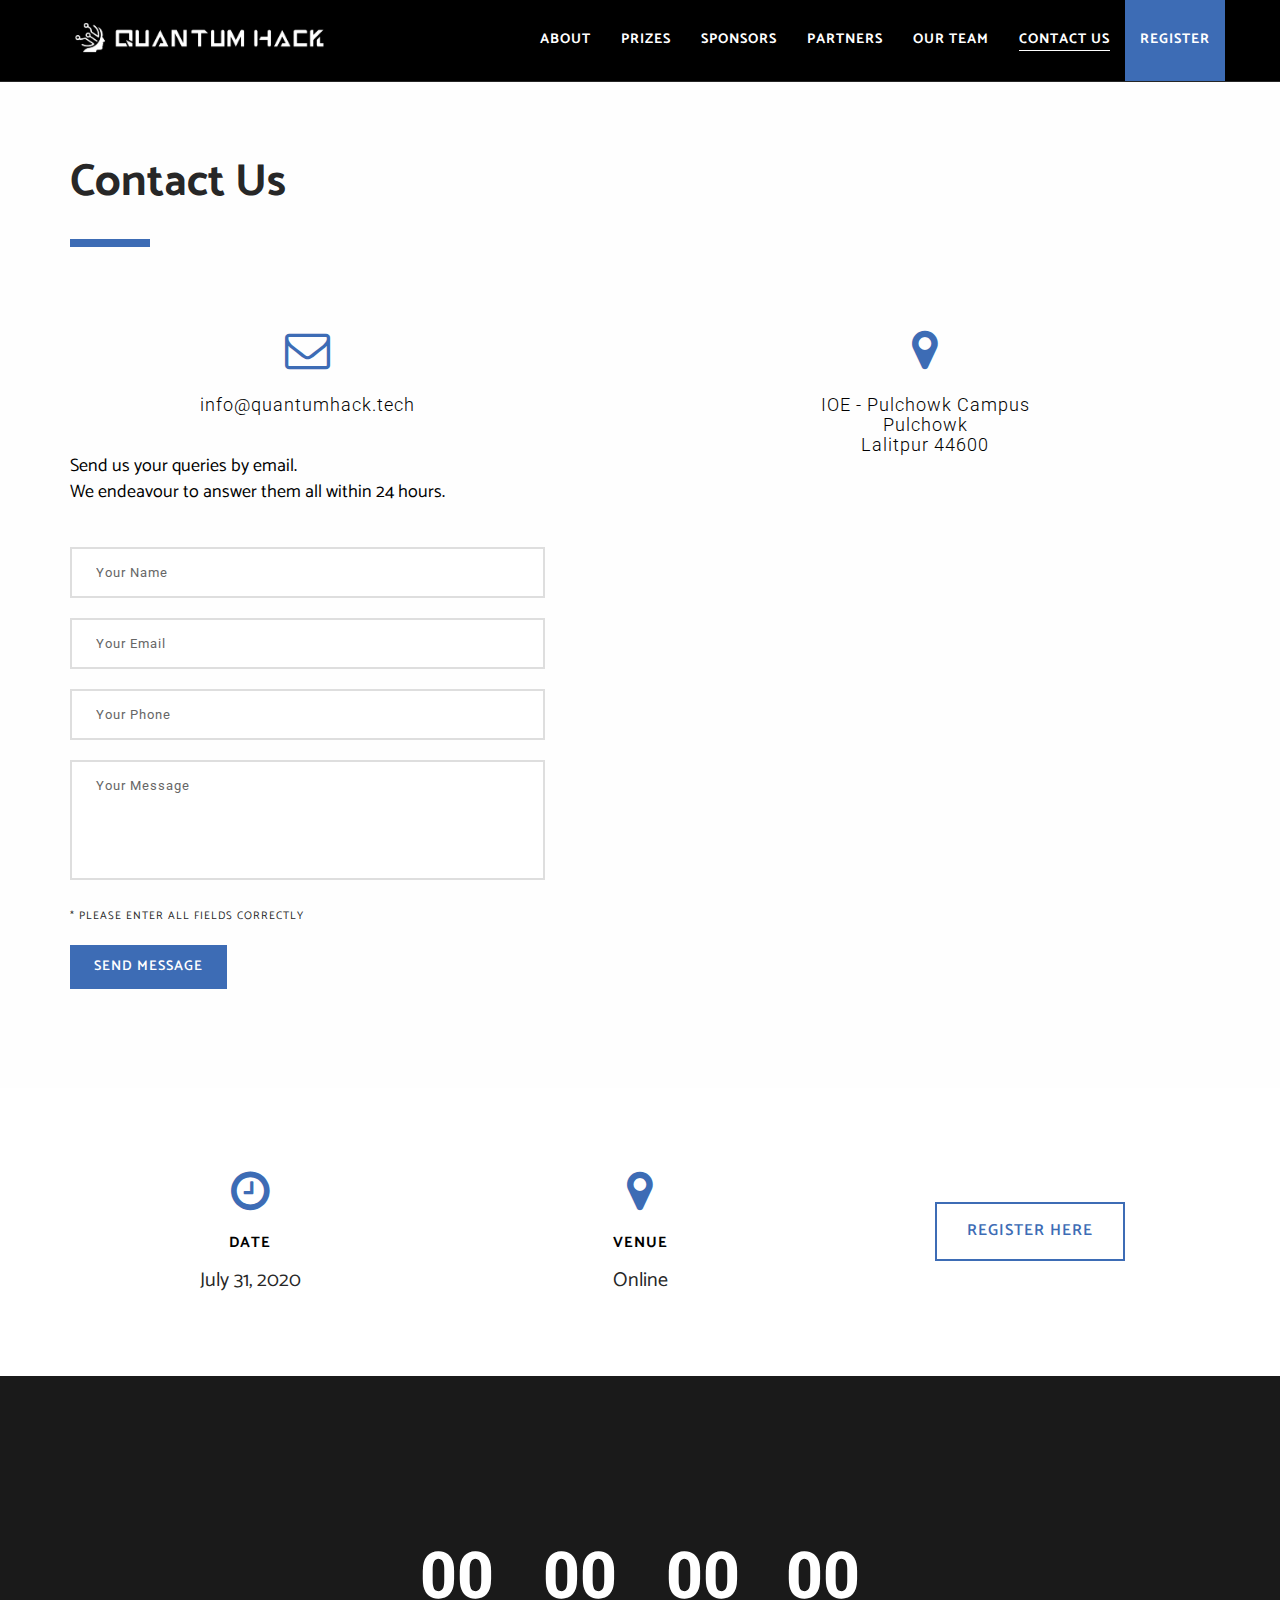
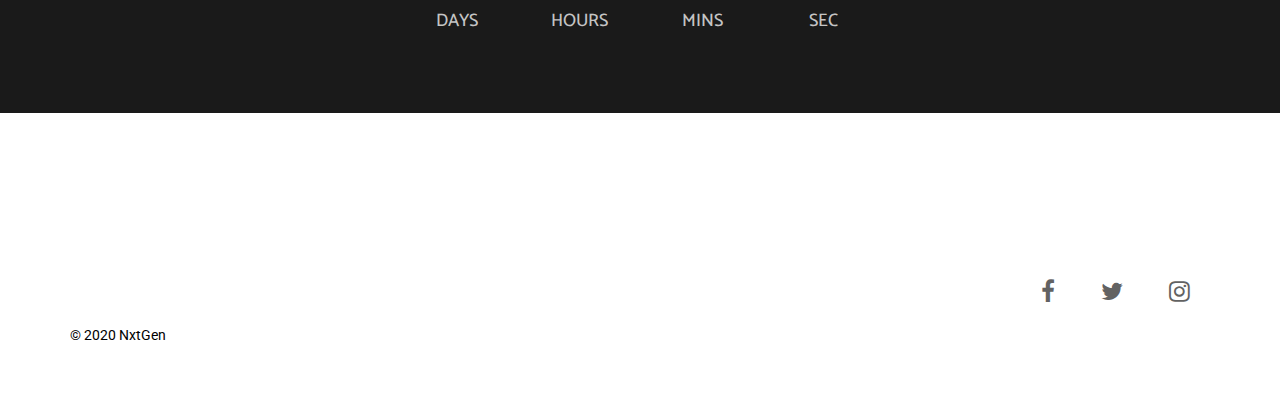
==== commit bd7c095a: "old" ====
--- a/contact/index.html
+++ b/contact/index.html
@@ -207,7 +207,7 @@
             Date
           </span>
           <p class="margin-3 font-family-alt no-margin-bottom no-margin-rl title-small text-gray-dark-2">
-            August 28, 2020
+            July 31, 2020
           </p>
         </div>
         <!-- //.col-sm-4 -->
@@ -288,8 +288,6 @@
           <!-- //.footer-logo -->
           <p class="disclaimer xs-text-center">
             &copy; 2020 NxtGen
-            <br>
-            <a target="_blank" href="https://hackcodeofconduct.org/1636-quantumhack">Code of Conduct</a> | <a target="_blank" href="https://docs.google.com/document/d/1agDANr2KH8IoSaX7spe5Pmr9pxgFJVqRtcxDo6-uWSE/edit?usp=sharing">Terms and Condition</a>
           </p>
           <!-- //.disclaimer -->
         </div>
@@ -298,11 +296,11 @@
         <div class="col-sm-8">
           <div class="footer-social text-right">
             <ul class="list-inline list-unstyled no-margin xs-text-center xs-title-small title-medium">
-              <li><a target="_blank" href="https://www.facebook.com/QuantumHack.IOE"><i class="fa fa-facebook"></i></a></li>
-              <li><a target="_blank" href="https://twitter.com/Quantum_Hack"><i class="fa fa-twitter"></i></a></li>
-              <li><a target="_blank" href="https://www.instagram.com/quantum_hack/"><i class="fa fa-instagram"></i></a></li>
-              <li><a target="_blank" href="https://www.youtube.com/channel/UCgCF-QqnNfA6SqExtcZZWdw/featured"><i class="fa fa-youtube"></i></a></li>
-              </ul>
+              <li><a href="https://www.facebook.com/QuantumHack.IOE"><i class="fa fa-facebook"></i></a></li>
+              <li><a href="https://twitter.com/Quantum_Hack"><i class="fa fa-twitter"></i></a></li>
+              <li><a href="https://www.instagram.com/quantum_hack/"><i class="fa fa-instagram"></i></a></li>
+            
+            </ul>
           </div>
           <!-- //.footer-social -->
         </div>
--- a/res/css/main.css
+++ b/res/css/main.css
@@ -4804,11 +4804,10 @@
 
 
 #devfolio-apply-now {
-  vertical-align: middle;
   -ms-flex-align: center;
   -webkit-box-align: center;
   align-items: center;
-  background-color: #4a90e2;
+  background-color: #3770FF;
   border-radius: 3px;
   border: none;
   color: #FFFFFF;
@@ -4821,6 +4820,7 @@
   font-weight: 600;
   padding: 12px 20px;
   text-align: center;
+  text-transform: lowercase;
 }
 
 #devfolio-apply-now:not([disabled]) {
@@ -4828,5 +4828,5 @@
 }
 
 #devfolio-apply-now:hover {
-  background-color: #4a90e2 !important;
-}
+  background-color: #2954BF !important;
+}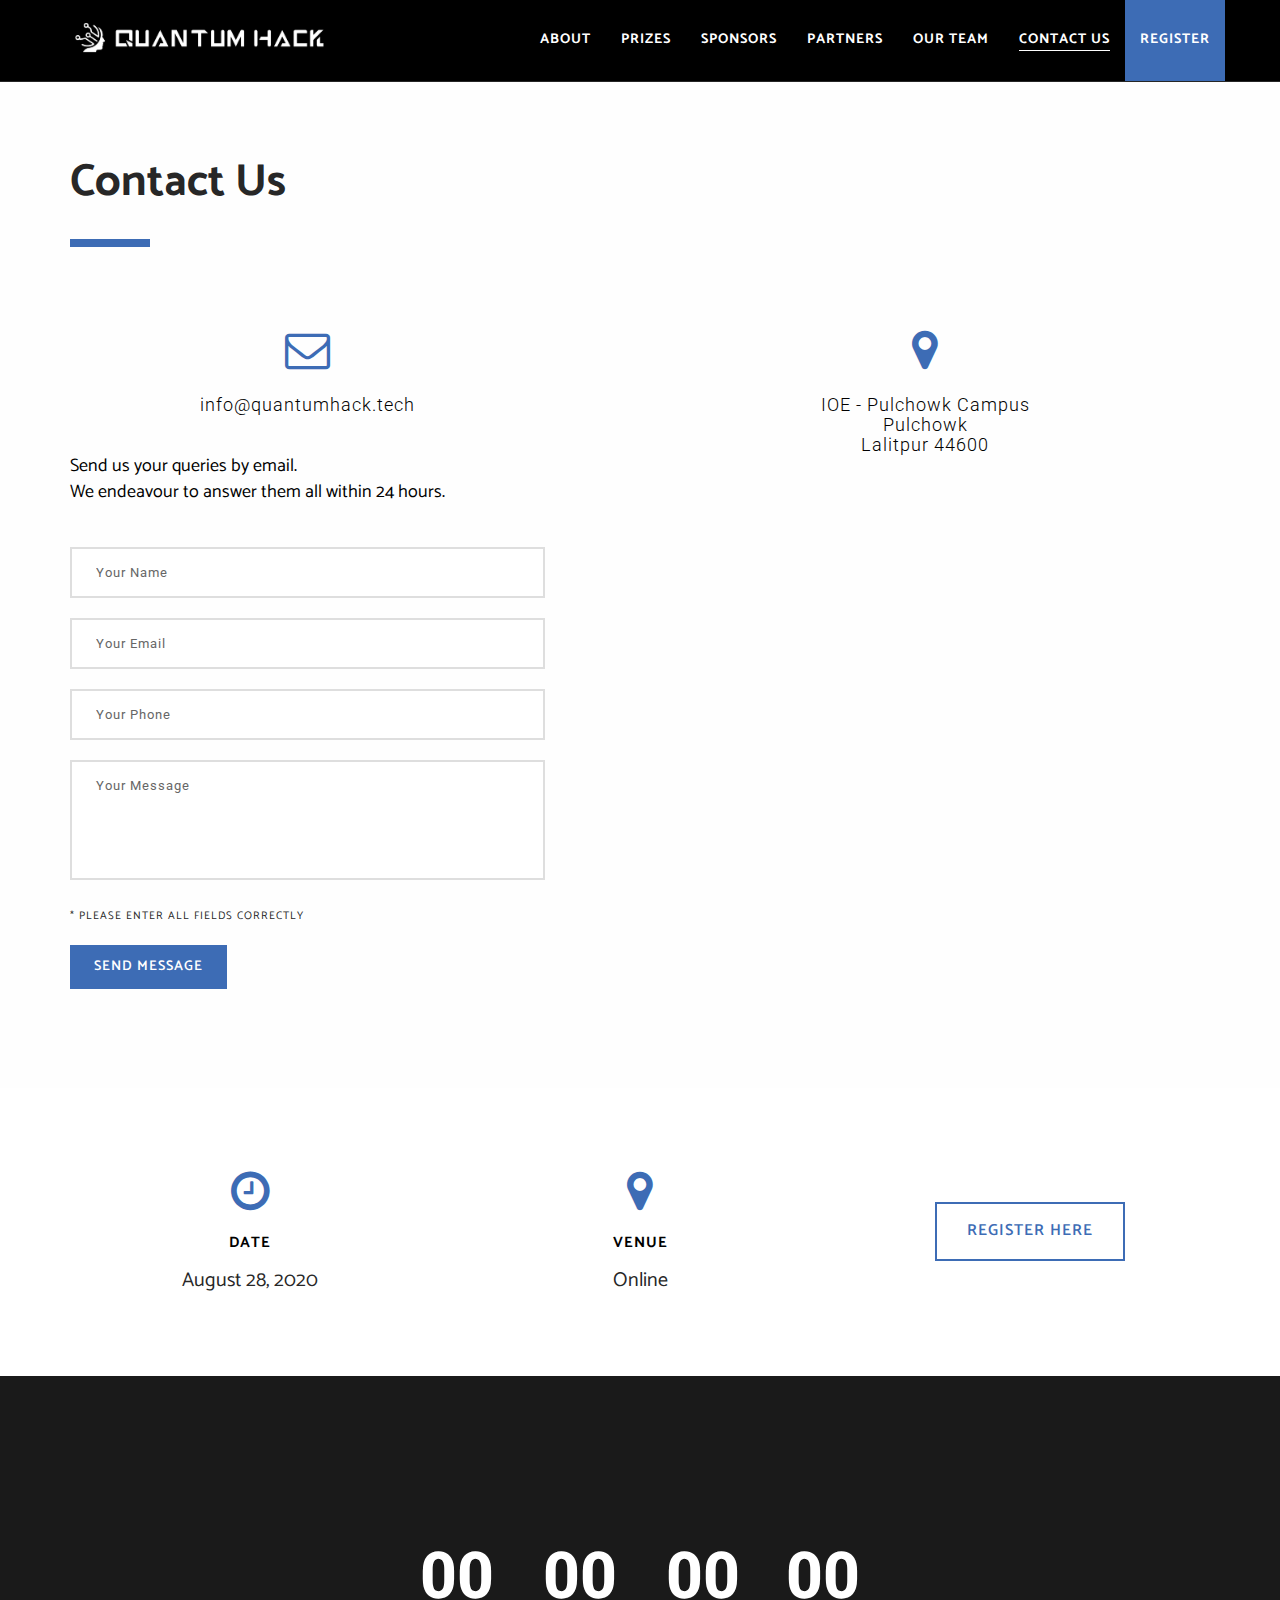
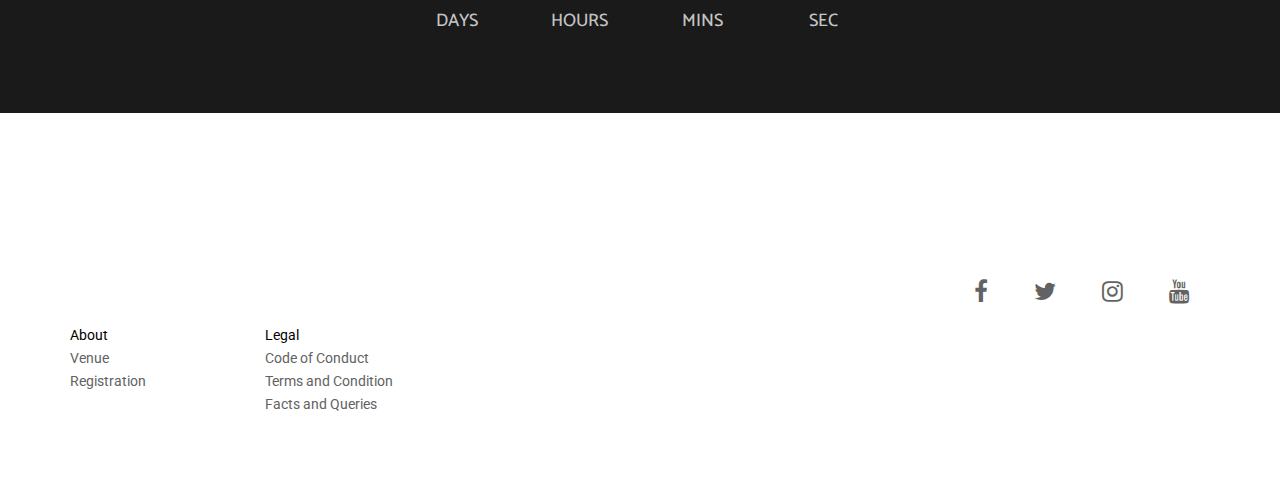
==== commit d544a18b: "Discord, Footer and Sponsors" ====
--- a/contact/index.html
+++ b/contact/index.html
@@ -207,7 +207,7 @@
             Date
           </span>
           <p class="margin-3 font-family-alt no-margin-bottom no-margin-rl title-small text-gray-dark-2">
-            July 31, 2020
+            August 28, 2020
           </p>
         </div>
         <!-- //.col-sm-4 -->
@@ -281,26 +281,48 @@
   <footer class="footer bg-white">
     <div class="container">
       <div class="row">
-        <div class="col-sm-4">
+        <div class="col-sm-2">
           <div class="footer-logo xs-text-center">
-            <img src="../res/images/logos/light.png" alt="">
+            <img src="res/images/logos/light.png" alt="">
           </div>
           <!-- //.footer-logo -->
           <p class="disclaimer xs-text-center">
-            &copy; 2020 NxtGen
+            About
+            <br>
+            <a href="#register">Venue</a>
+            <br>
+            <a href="#register">Registration</a>
           </p>
           <!-- //.disclaimer -->
         </div>
         <!-- //.col-sm-4 -->
+        <div class="col-sm-2">
+          <div class="footer-logo xs-text-center">
+            <img src="res/images/logos/light.png" alt="">
+          </div>
+          <!-- //.footer-logo -->
+          <p class="disclaimer xs-text-center">
+            Legal
+            <br>
+            <a target="_blank" href="https://hackcodeofconduct.org/1636-quantumhack">Code of Conduct</a>
+            <br>
+            <a target="_blank" href="https://docs.google.com/document/d/1agDANr2KH8IoSaX7spe5Pmr9pxgFJVqRtcxDo6-uWSE/edit?usp=sharing">Terms and Condition</a>
+            <br>
+            <a target="_blank" href="https://docs.google.com/document/d/1vaY4UUTnr2-65Rht5I0vrtCs88npJSKd7mb7AFwNnUw/edit?usp=sharing">Facts and Queries</a>
+         
+          </p>
+          <!-- //.disclaimer -->
+        </div>
+
 
         <div class="col-sm-8">
           <div class="footer-social text-right">
             <ul class="list-inline list-unstyled no-margin xs-text-center xs-title-small title-medium">
-              <li><a href="https://www.facebook.com/QuantumHack.IOE"><i class="fa fa-facebook"></i></a></li>
-              <li><a href="https://twitter.com/Quantum_Hack"><i class="fa fa-twitter"></i></a></li>
-              <li><a href="https://www.instagram.com/quantum_hack/"><i class="fa fa-instagram"></i></a></li>
-            
-            </ul>
+              <li><a target="_blank" href="https://www.facebook.com/QuantumHack.IOE"><i class="fa fa-facebook"></i></a></li>
+              <li><a target="_blank" href="https://twitter.com/Quantum_Hack"><i class="fa fa-twitter"></i></a></li>
+              <li><a target="_blank" href="https://www.instagram.com/quantum_hack/"><i class="fa fa-instagram"></i></a></li>
+              <li><a target="_blank" href="https://www.youtube.com/channel/UCgCF-QqnNfA6SqExtcZZWdw/featured"><i class="fa fa-youtube"></i></a></li>
+              </ul>
           </div>
           <!-- //.footer-social -->
         </div>
--- a/res/css/main.css
+++ b/res/css/main.css
@@ -4804,10 +4804,11 @@
 
 
 #devfolio-apply-now {
+  vertical-align: middle;
   -ms-flex-align: center;
   -webkit-box-align: center;
   align-items: center;
-  background-color: #3770FF;
+  background-color: #4a90e2;
   border-radius: 3px;
   border: none;
   color: #FFFFFF;
@@ -4820,7 +4821,6 @@
   font-weight: 600;
   padding: 12px 20px;
   text-align: center;
-  text-transform: lowercase;
 }
 
 #devfolio-apply-now:not([disabled]) {
@@ -4828,5 +4828,19 @@
 }
 
 #devfolio-apply-now:hover {
-  background-color: #2954BF !important;
+  background-color: #4a90e2 !important;
+}
+
+.column-footer {
+  float: left;
+  width: 25%;
+  padding: 0px;
+  height: 30px; /* Should be removed. Only for demonstration */
+}
+
+/* Clear floats after the columns */
+.row-footer:after {
+  content: "";
+  display: table;
+  clear: both;
 }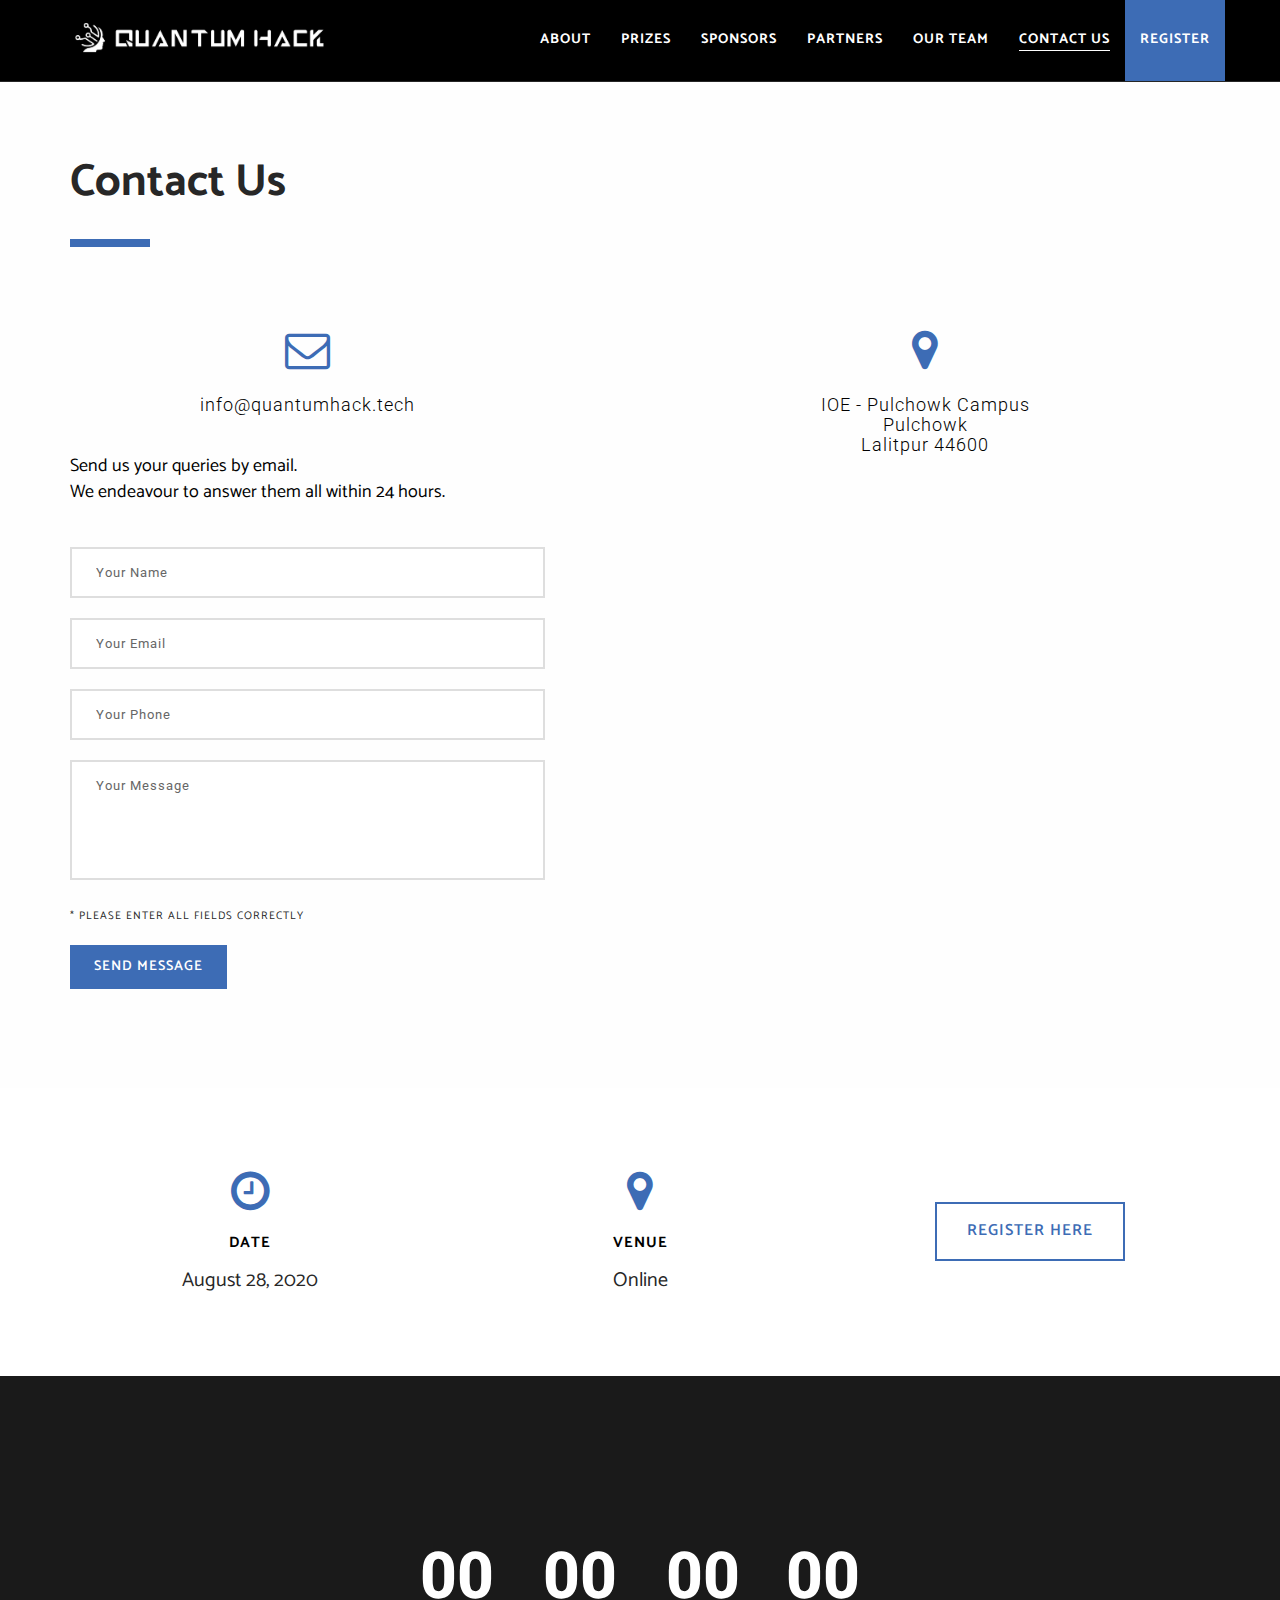
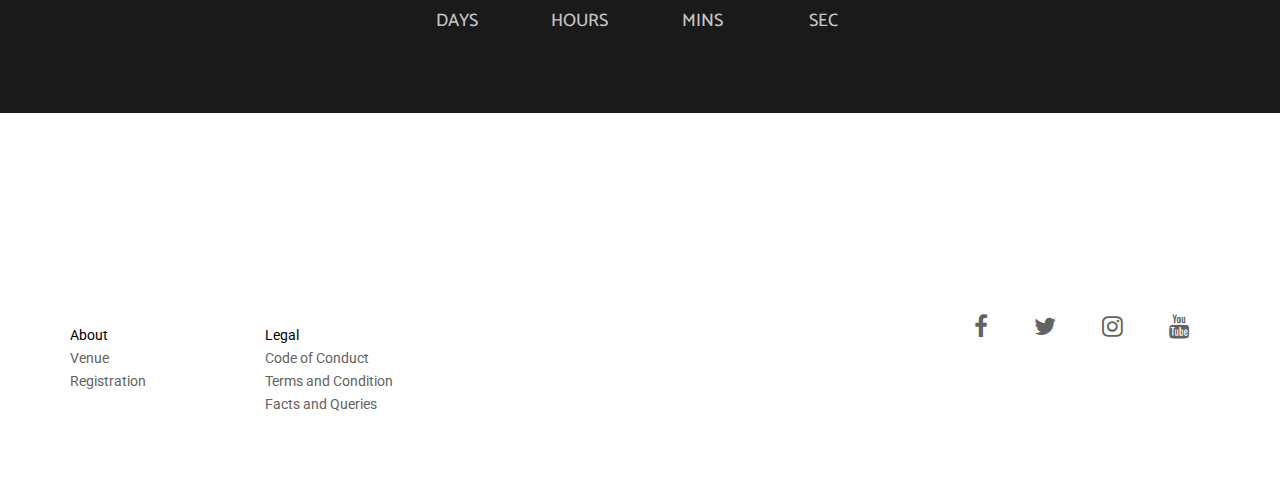
==== commit dca9ecf7: "sponsors, partners and footer" ====
--- a/contact/index.html
+++ b/contact/index.html
@@ -277,62 +277,62 @@
 
 
 
-  <!-- Footer Start -->
-  <footer class="footer bg-white">
-    <div class="container">
-      <div class="row">
-        <div class="col-sm-2">
-          <div class="footer-logo xs-text-center">
-            <img src="res/images/logos/light.png" alt="">
-          </div>
-          <!-- //.footer-logo -->
-          <p class="disclaimer xs-text-center">
-            About
-            <br>
-            <a href="#register">Venue</a>
-            <br>
-            <a href="#register">Registration</a>
-          </p>
-          <!-- //.disclaimer -->
-        </div>
-        <!-- //.col-sm-4 -->
-        <div class="col-sm-2">
-          <div class="footer-logo xs-text-center">
-            <img src="res/images/logos/light.png" alt="">
-          </div>
-          <!-- //.footer-logo -->
-          <p class="disclaimer xs-text-center">
-            Legal
-            <br>
-            <a target="_blank" href="https://hackcodeofconduct.org/1636-quantumhack">Code of Conduct</a>
-            <br>
-            <a target="_blank" href="https://docs.google.com/document/d/1agDANr2KH8IoSaX7spe5Pmr9pxgFJVqRtcxDo6-uWSE/edit?usp=sharing">Terms and Condition</a>
-            <br>
-            <a target="_blank" href="https://docs.google.com/document/d/1vaY4UUTnr2-65Rht5I0vrtCs88npJSKd7mb7AFwNnUw/edit?usp=sharing">Facts and Queries</a>
-         
-          </p>
-          <!-- //.disclaimer -->
-        </div>
-
-
-        <div class="col-sm-8">
-          <div class="footer-social text-right">
-            <ul class="list-inline list-unstyled no-margin xs-text-center xs-title-small title-medium">
-              <li><a target="_blank" href="https://www.facebook.com/QuantumHack.IOE"><i class="fa fa-facebook"></i></a></li>
-              <li><a target="_blank" href="https://twitter.com/Quantum_Hack"><i class="fa fa-twitter"></i></a></li>
-              <li><a target="_blank" href="https://www.instagram.com/quantum_hack/"><i class="fa fa-instagram"></i></a></li>
-              <li><a target="_blank" href="https://www.youtube.com/channel/UCgCF-QqnNfA6SqExtcZZWdw/featured"><i class="fa fa-youtube"></i></a></li>
-              </ul>
-          </div>
-          <!-- //.footer-social -->
-        </div>
-        <!-- //.col-sm-8 -->
-      </div>
-      <!-- //.row -->
-    </div>
-    <!-- //.container -->
-  </footer>
-  <!-- //Footer End -->
+<!-- Footer Start -->
+<footer class="footer bg-white">
+  <div class="container">
+    <div class="row">
+      <div class="col-sm-2">
+        <div class="footer-logo xs-text-center">
+          <img src="res/images/logos/light.png" alt="">
+        </div>
+        <!-- //.footer-logo -->
+        <p class="disclaimer xs-text-center">
+          About
+          <br>
+          <a href="#register">Venue</a>
+          <br>
+          <a href="#register">Registration</a>
+        </p>
+        <!-- //.disclaimer -->
+      </div>
+      <!-- //.col-sm-4 -->
+      <div class="col-sm-2">
+        <div class="footer-logo xs-text-center">
+          <img src="res/images/logos/light.png" alt="">
+        </div>
+        <!-- //.footer-logo -->
+        <p class="disclaimer xs-text-center">
+          Legal
+          <br>
+          <a target="_blank" href="https://hackcodeofconduct.org/1636-quantumhack">Code of Conduct</a>
+          <br>
+          <a target="_blank" href="https://docs.google.com/document/d/1agDANr2KH8IoSaX7spe5Pmr9pxgFJVqRtcxDo6-uWSE/edit?usp=sharing">Terms and Condition</a>
+          <br>
+          <a target="_blank" href="https://docs.google.com/document/d/1vaY4UUTnr2-65Rht5I0vrtCs88npJSKd7mb7AFwNnUw/edit?usp=sharing">Facts and Queries</a>
+       
+        </p>
+        <!-- //.disclaimer -->
+      </div>
+
+
+      <div class="col-sm-8">
+        <div class="footer-social text-right" style="margin-top: 35px;">
+          <ul class="list-inline list-unstyled no-margin xs-text-center xs-title-small title-medium">
+            <li><a target="_blank" href="https://www.facebook.com/QuantumHack.IOE"><i class="fa fa-facebook"></i></a></li>
+            <li><a target="_blank" href="https://twitter.com/Quantum_Hack"><i class="fa fa-twitter"></i></a></li>
+            <li><a target="_blank" href="https://www.instagram.com/quantum_hack/"><i class="fa fa-instagram"></i></a></li>
+            <li><a target="_blank" href="https://www.youtube.com/channel/UCgCF-QqnNfA6SqExtcZZWdw/featured"><i class="fa fa-youtube"></i></a></li>
+            </ul>
+        </div>
+        <!-- //.footer-social -->
+      </div>
+      <!-- //.col-sm-8 -->
+    </div>
+    <!-- //.row -->
+  </div>
+  <!-- //.container -->
+</footer>
+<!-- //Footer End -->
 
 
   <!-- Scroll to top -->
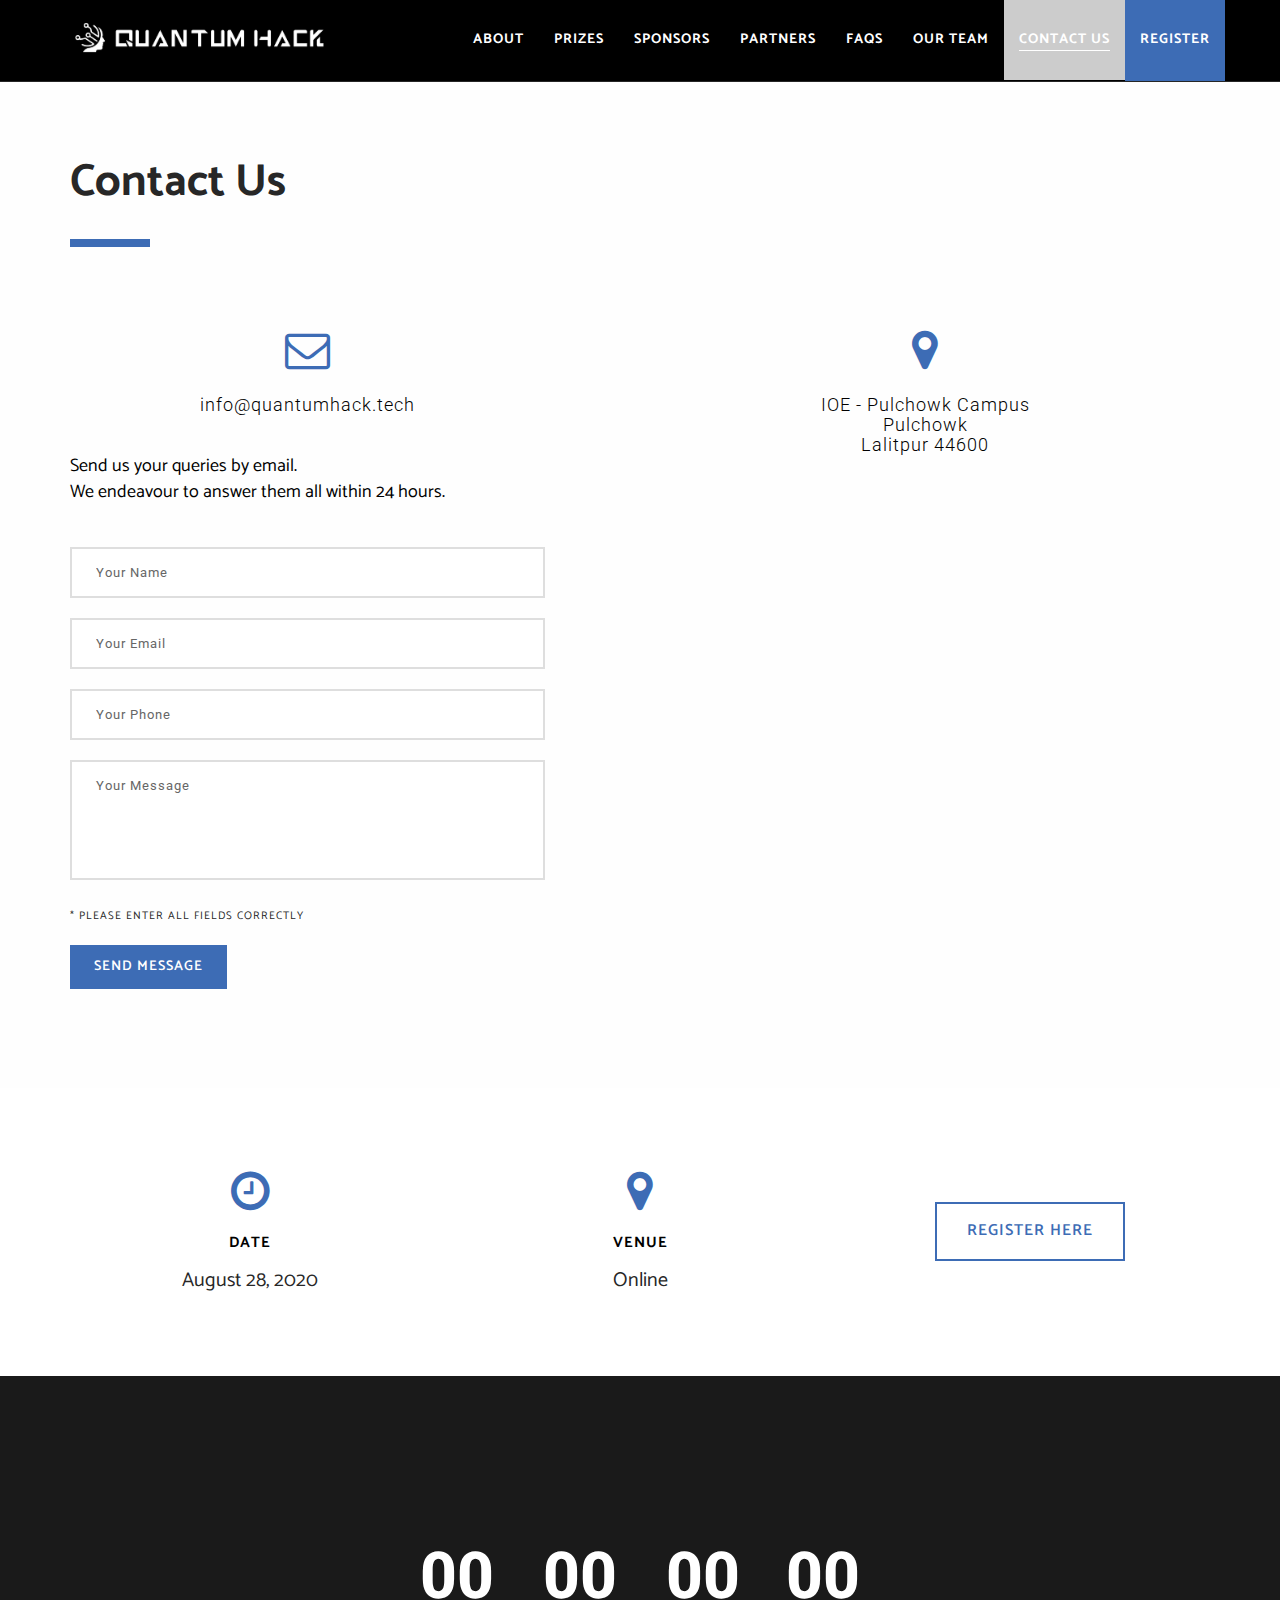
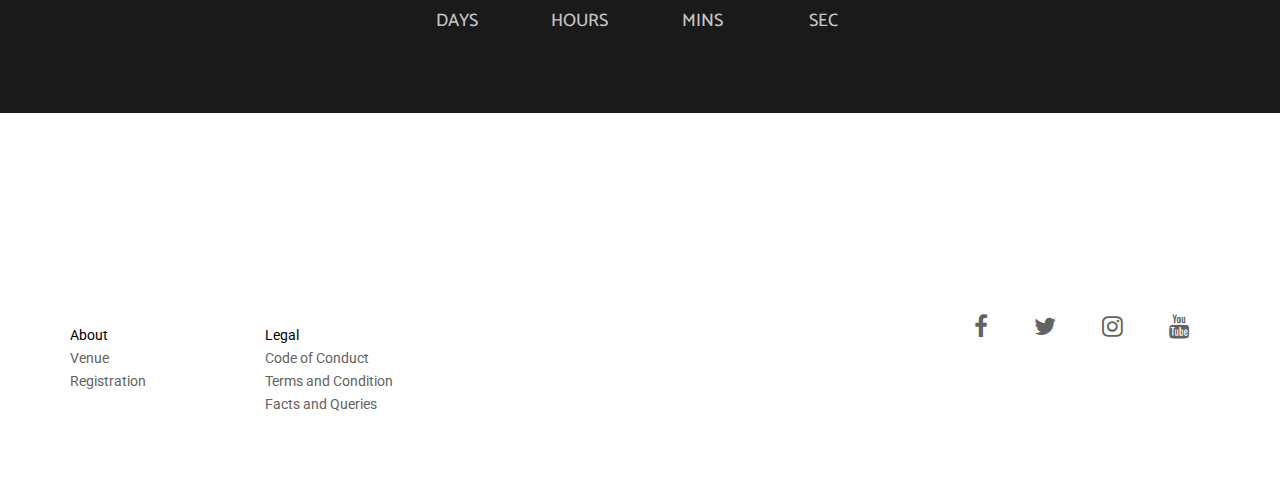
==== commit f3fdfc90: "faq and partners" ====
--- a/contact/index.html
+++ b/contact/index.html
@@ -85,7 +85,8 @@
             <!-- <li><a href="/alumni/" class="line-height-unset">Alumni</a></li> -->
             <li><a href="/sponsors/index.html" class="line-height-unset">Sponsors</a></li>
             <li><a href="/partners/index.html" class="line-height-unset">Partners</a></li>
-            <li><a href="/our-team/index.html" class="line-height-unset">Our Team</a></li>
+            <li><a href="/faqs/index.html" class="line-height-unset">faqs</a></li>
+            <li><a href="/our-team/index.`" class="line-height-unset">Our Team</a></li>
             <li><a href="#page-top" class="page-scroll">Contact Us</a></li>
             <li class="bg-base-color">
               <a href="/register/index.html" class="line-height-unset width-100">
--- a/res/css/main.css
+++ b/res/css/main.css
@@ -4843,4 +4843,29 @@
   content: "";
   display: table;
   clear: both;
+}
+
+
+.accordion {
+  background-color: #eee;
+  color: #444;
+  cursor: pointer;
+  padding: 18px;
+  width: 100%;
+  border: none;
+  text-align: left;
+  outline: none;
+  font-size: 15px;
+  transition: 0.4s;
+}
+
+.active, .accordion:hover {
+  background-color: #ccc; 
+}
+
+.panel {
+  padding: 0 18px;
+  display: none;
+  background-color: white;
+  overflow: hidden;
 }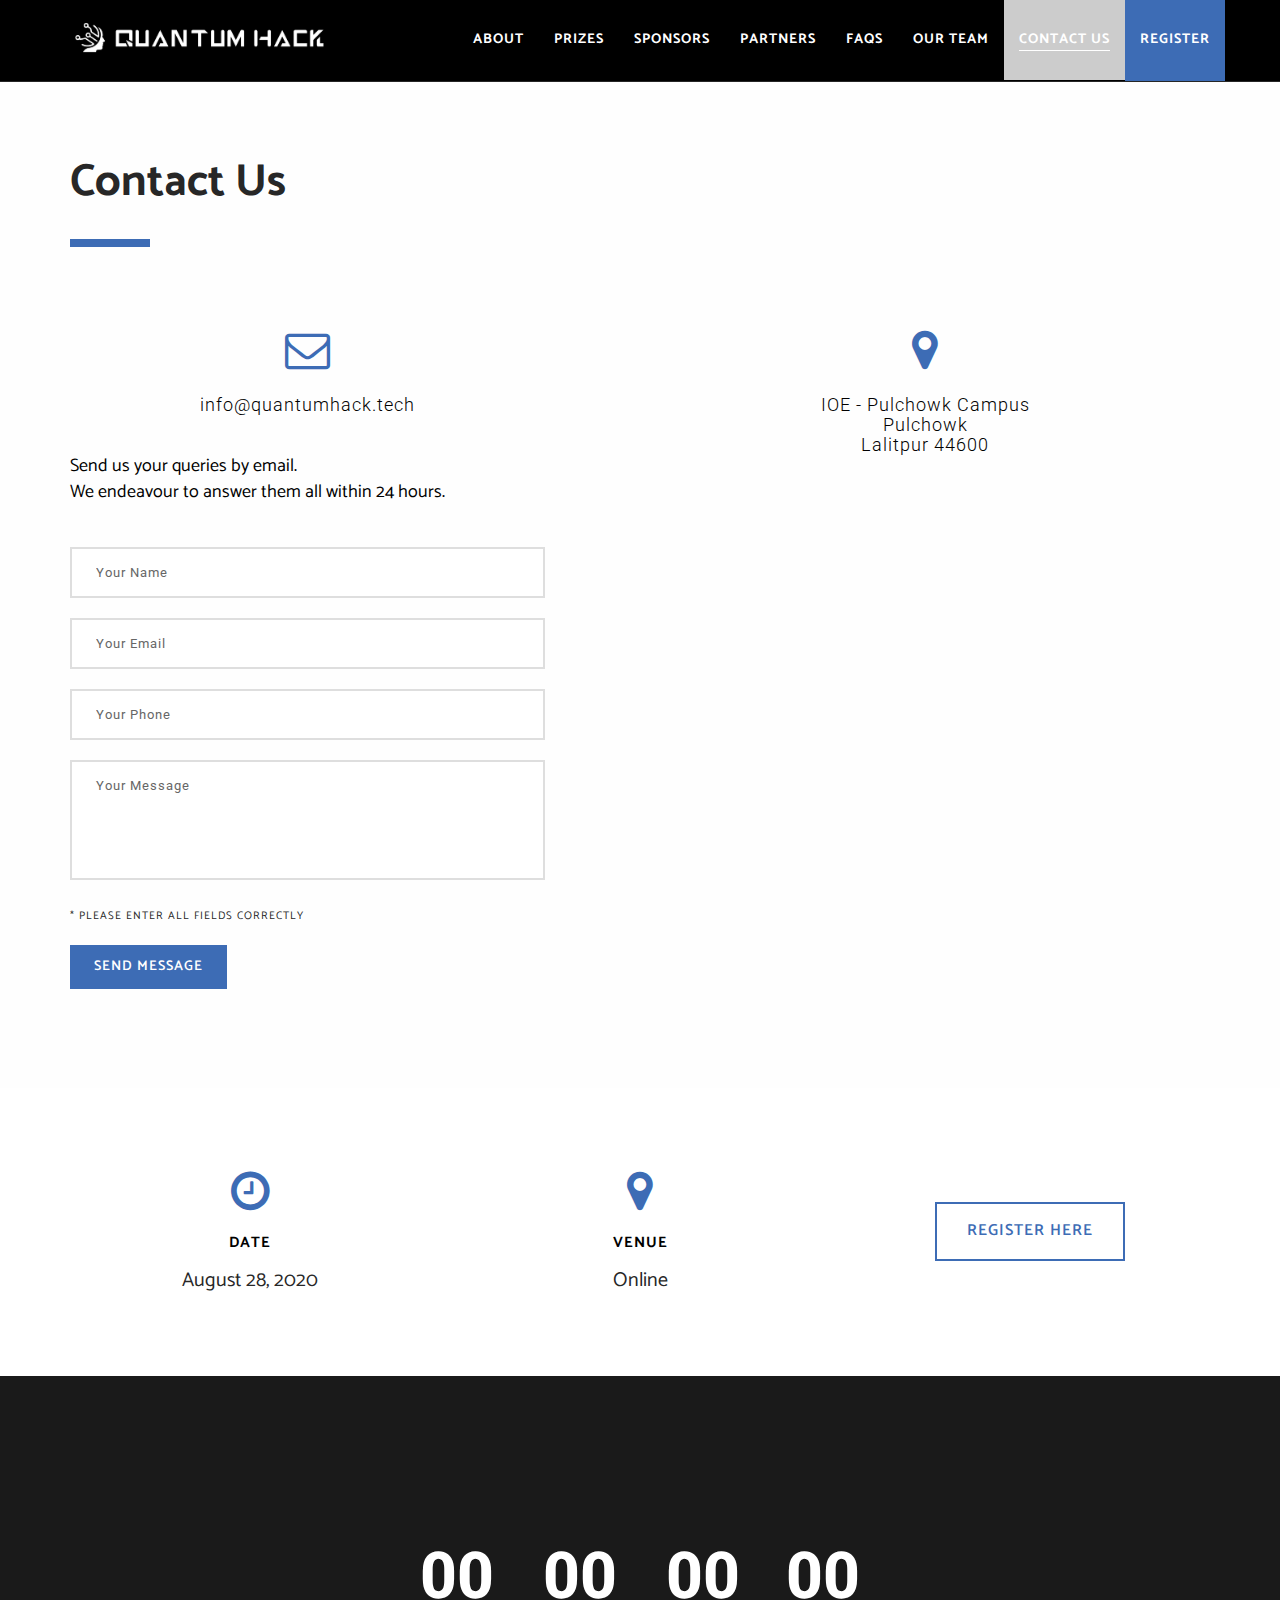
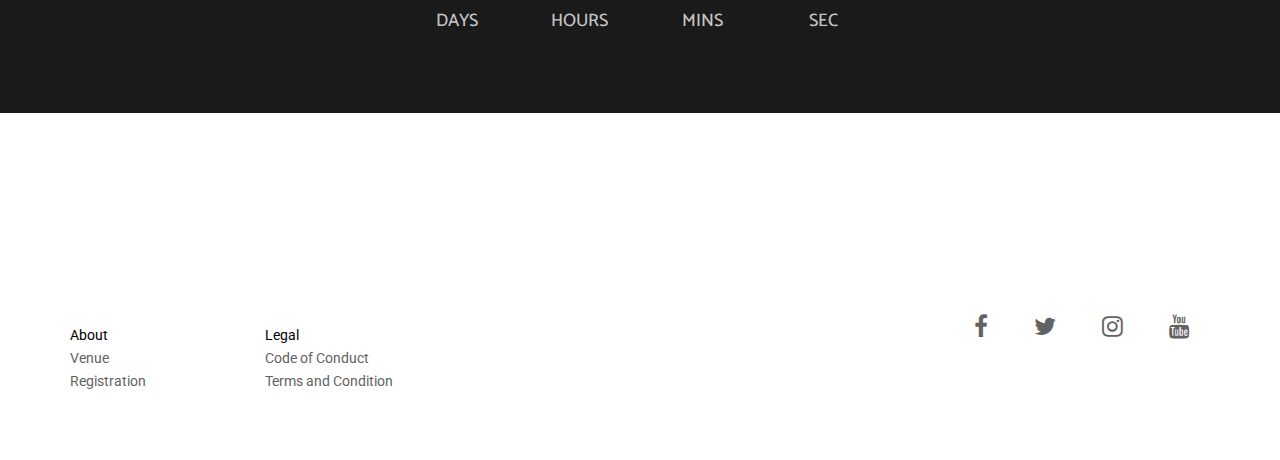
==== commit b0a23a44: "toom much" ====
--- a/contact/index.html
+++ b/contact/index.html
@@ -307,10 +307,7 @@
           <br>
           <a target="_blank" href="https://hackcodeofconduct.org/1636-quantumhack">Code of Conduct</a>
           <br>
-          <a target="_blank" href="https://docs.google.com/document/d/1agDANr2KH8IoSaX7spe5Pmr9pxgFJVqRtcxDo6-uWSE/edit?usp=sharing">Terms and Condition</a>
-          <br>
-          <a target="_blank" href="https://docs.google.com/document/d/1vaY4UUTnr2-65Rht5I0vrtCs88npJSKd7mb7AFwNnUw/edit?usp=sharing">Facts and Queries</a>
-       
+          <a target="_blank" href="https://docs.google.com/document/d/1agDANr2KH8IoSaX7spe5Pmr9pxgFJVqRtcxDo6-uWSE/edit?usp=sharing">Terms and Condition</a>      
         </p>
         <!-- //.disclaimer -->
       </div>
--- a/res/css/main.css
+++ b/res/css/main.css
@@ -4868,4 +4868,27 @@
   display: none;
   background-color: white;
   overflow: hidden;
+}
+
+.discordButton {
+	background:linear-gradient(to bottom, #4a90e2 5%, #4a90e2 100%);
+	background-color:#4a90e2;
+	border-radius:8px;
+	display:inline-block;
+	cursor:pointer;
+	color:#ffffff;
+	font-family:Arial;
+	font-size:16px;
+	font-weight:bold;
+	padding:11px 32px;
+	text-decoration:none;
+	text-shadow:2px 1px 0px #4a90e2;
+}
+.discordButton:hover {
+	background:linear-gradient(to bottom, #4a90e2 5%, #4a90e2 100%);
+	background-color:#4a90e2;
+}
+.discordButton:active {
+	position:relative;
+	top:1px;
 }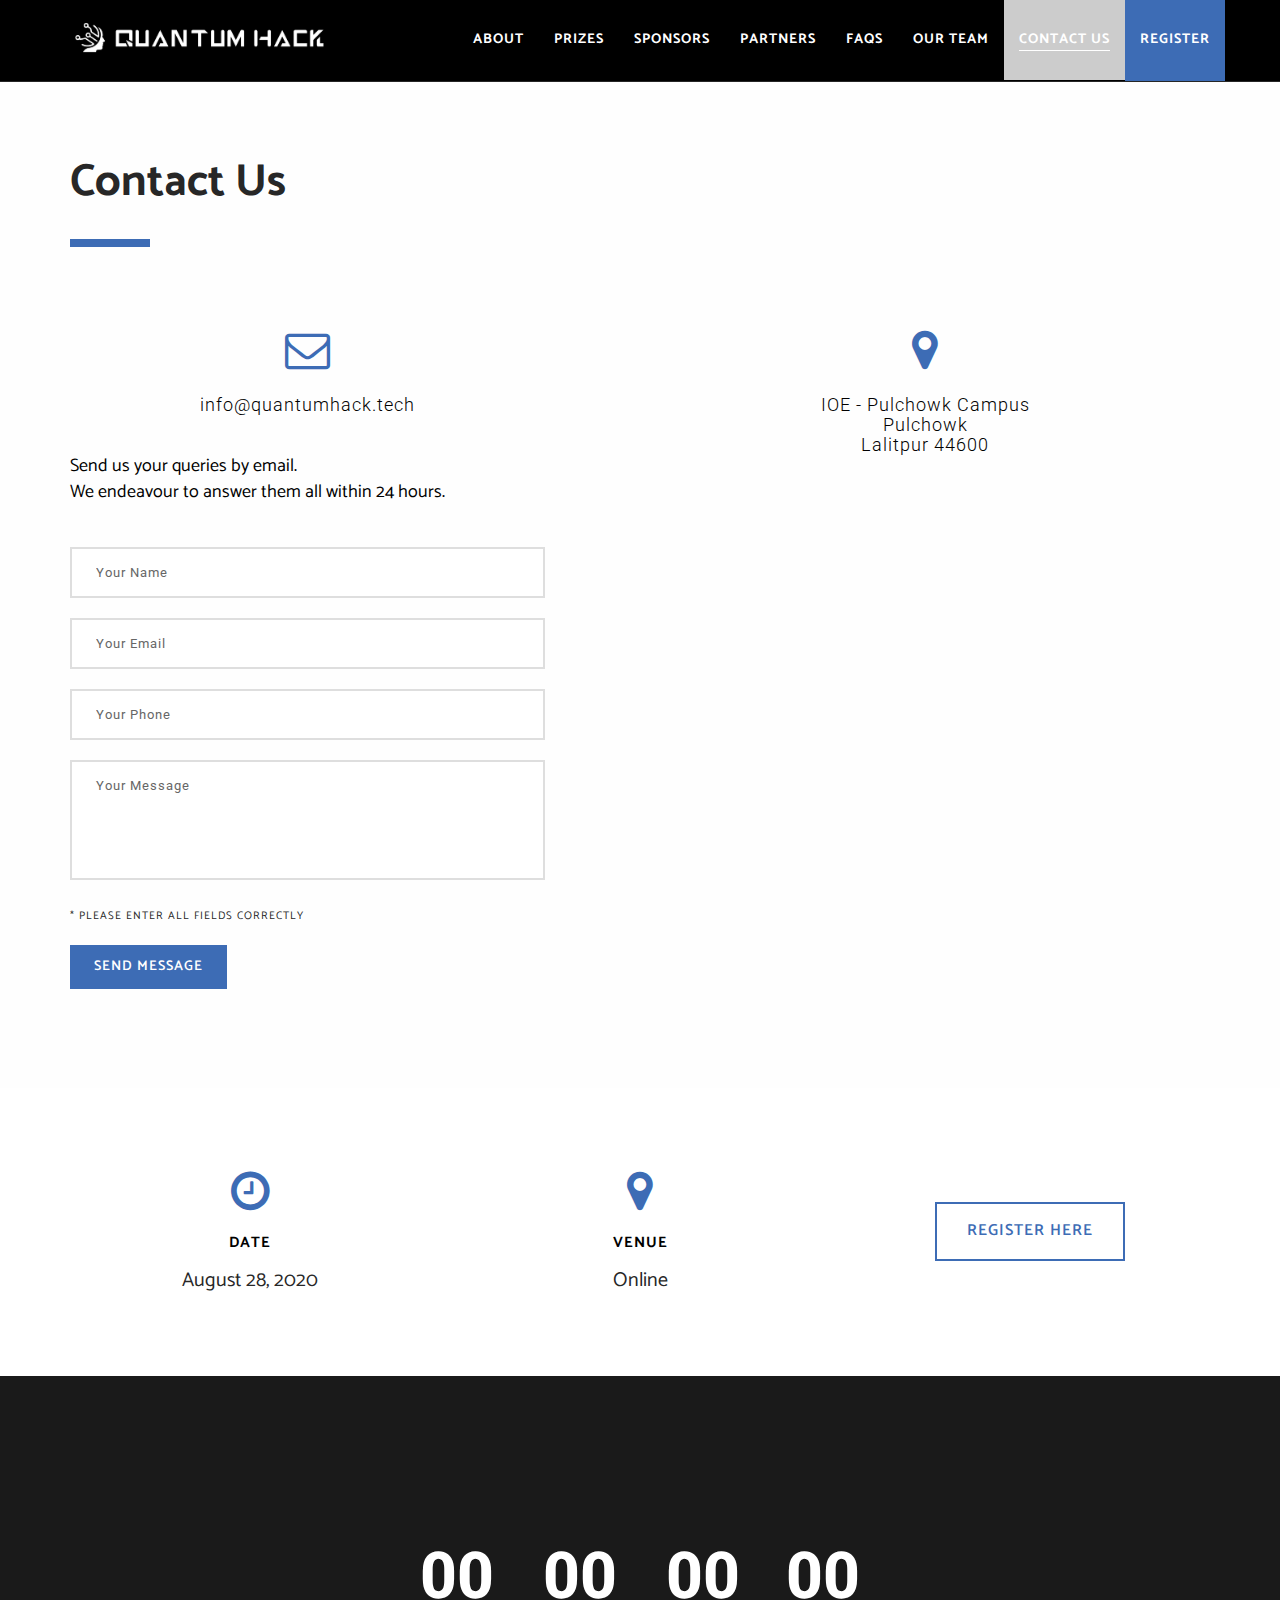
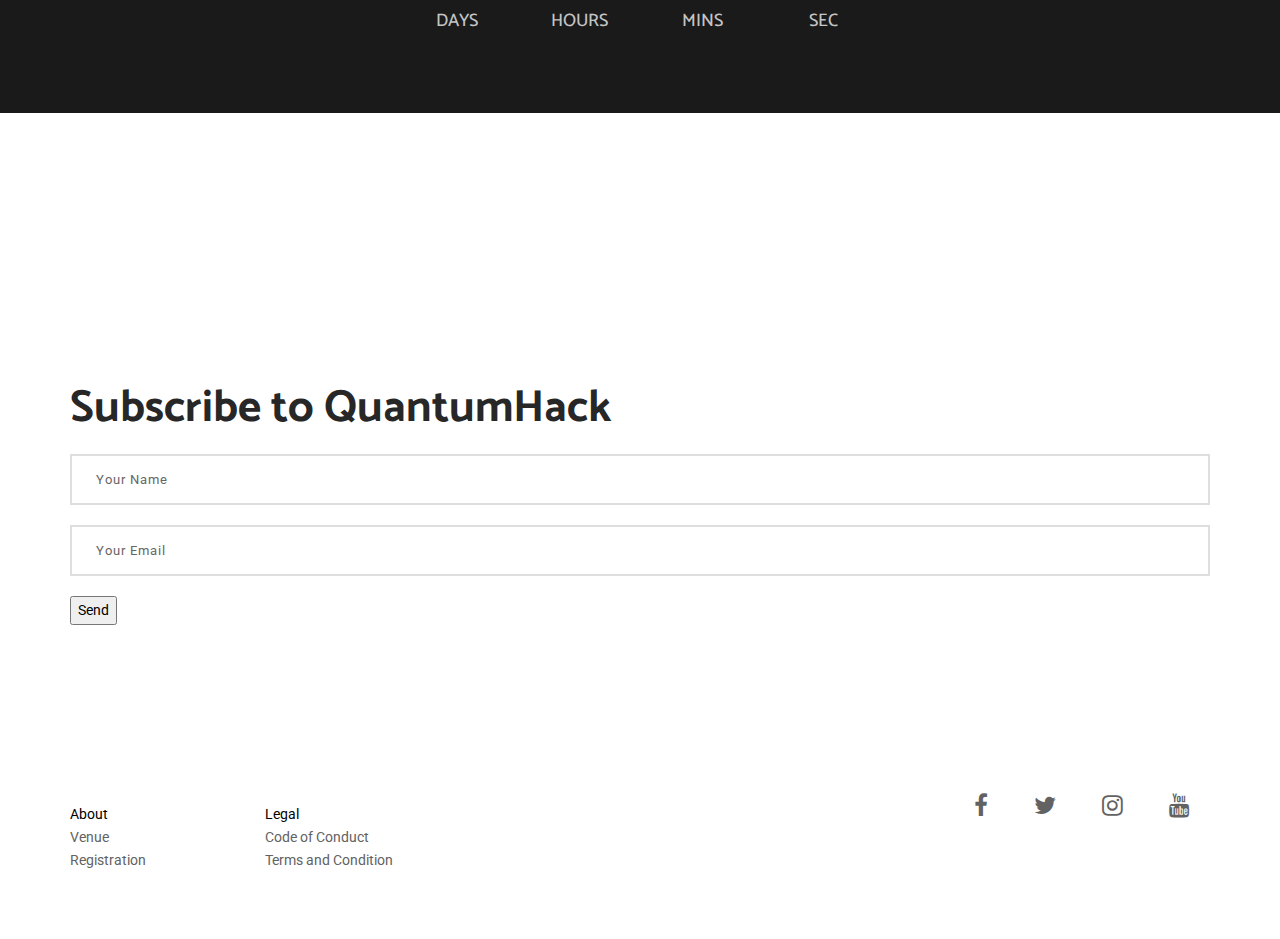
==== commit c64201b9: "major update" ====
--- a/contact/index.html
+++ b/contact/index.html
@@ -7,6 +7,8 @@
 <!--<![endif]-->
 
 <head>
+  <link rel="stylesheet" href="https://s.pageclip.co/v1/pageclip.css" media="screen">
+
   <meta charset="utf-8">
   <meta name="viewport" content="width=device-width, initial-scale=1.0, maximum-scale=1">
   <meta http-equiv="X-UA-Compatible" content="IE=edge">
@@ -86,7 +88,7 @@
             <li><a href="/sponsors/index.html" class="line-height-unset">Sponsors</a></li>
             <li><a href="/partners/index.html" class="line-height-unset">Partners</a></li>
             <li><a href="/faqs/index.html" class="line-height-unset">faqs</a></li>
-            <li><a href="/our-team/index.`" class="line-height-unset">Our Team</a></li>
+            <li><a href="/our-team/index.html" class="line-height-unset">Our Team</a></li>
             <li><a href="#page-top" class="page-scroll">Contact Us</a></li>
             <li class="bg-base-color">
               <a href="/register/index.html" class="line-height-unset width-100">
@@ -276,6 +278,32 @@
   </section>
   <!-- //Section - Parallax banner end -->
 
+  <section id="alumni" class="bg-white">
+    <div class="container">
+      <div class="row no-padding-rl">
+        <div class="col-sm-12 col-sm-offset-0">
+          <h2 class="font-family-alt font-weight-700 sm-title-large title-extra-large-2 text-gray-dark-2">
+            Subscribe to QuantumHack
+          </h2>
+          <br>
+          <form action="https://send.pageclip.co/VZw2DW9U8bDzWNvpOT3qtGGg0HDNMxUN/subscription" class="pageclip-form" method="post">
+            <!-- Replace these inputs with your own. Make sure they have a "name" attribute! -->
+            <input type="text" name="name" placeholder="Your Name" />
+            <input type="email" name="email" placeholder="Your Email" />
+          
+            <!-- This button will have a loading spinner. Keep the inner span for best results. -->
+            <button type="submit" class="pageclip-form__submit">
+              <span>Send</span>
+            </button>
+          </form>
+
+        </div>
+        <!-- //.col-md-10 -->
+      </div>
+      <!-- //.row -->      
+    </div>
+    <!-- //.container -->
+  </section>
 
 
 <!-- Footer Start -->
@@ -366,7 +394,15 @@
   <!-- Countdown -->
   <script src="../res/js/jquery.countdown.min.js"></script>
   <script src="../res/js/countdown.js"></script>
-
+  <script src="https://s.pageclip.co/v1/pageclip.js" charset="utf-8"></script>
+  <script>
+    var form = document.querySelector('.pageclip-form')
+    Pageclip.form(form, {
+      onSubmit: function (event) { },
+      onResponse: function (error, response) { },
+      successTemplate: '<h2>Thank you for subscribing!</h2>'
+    })
+  </script>
 </body>
 
 </html>
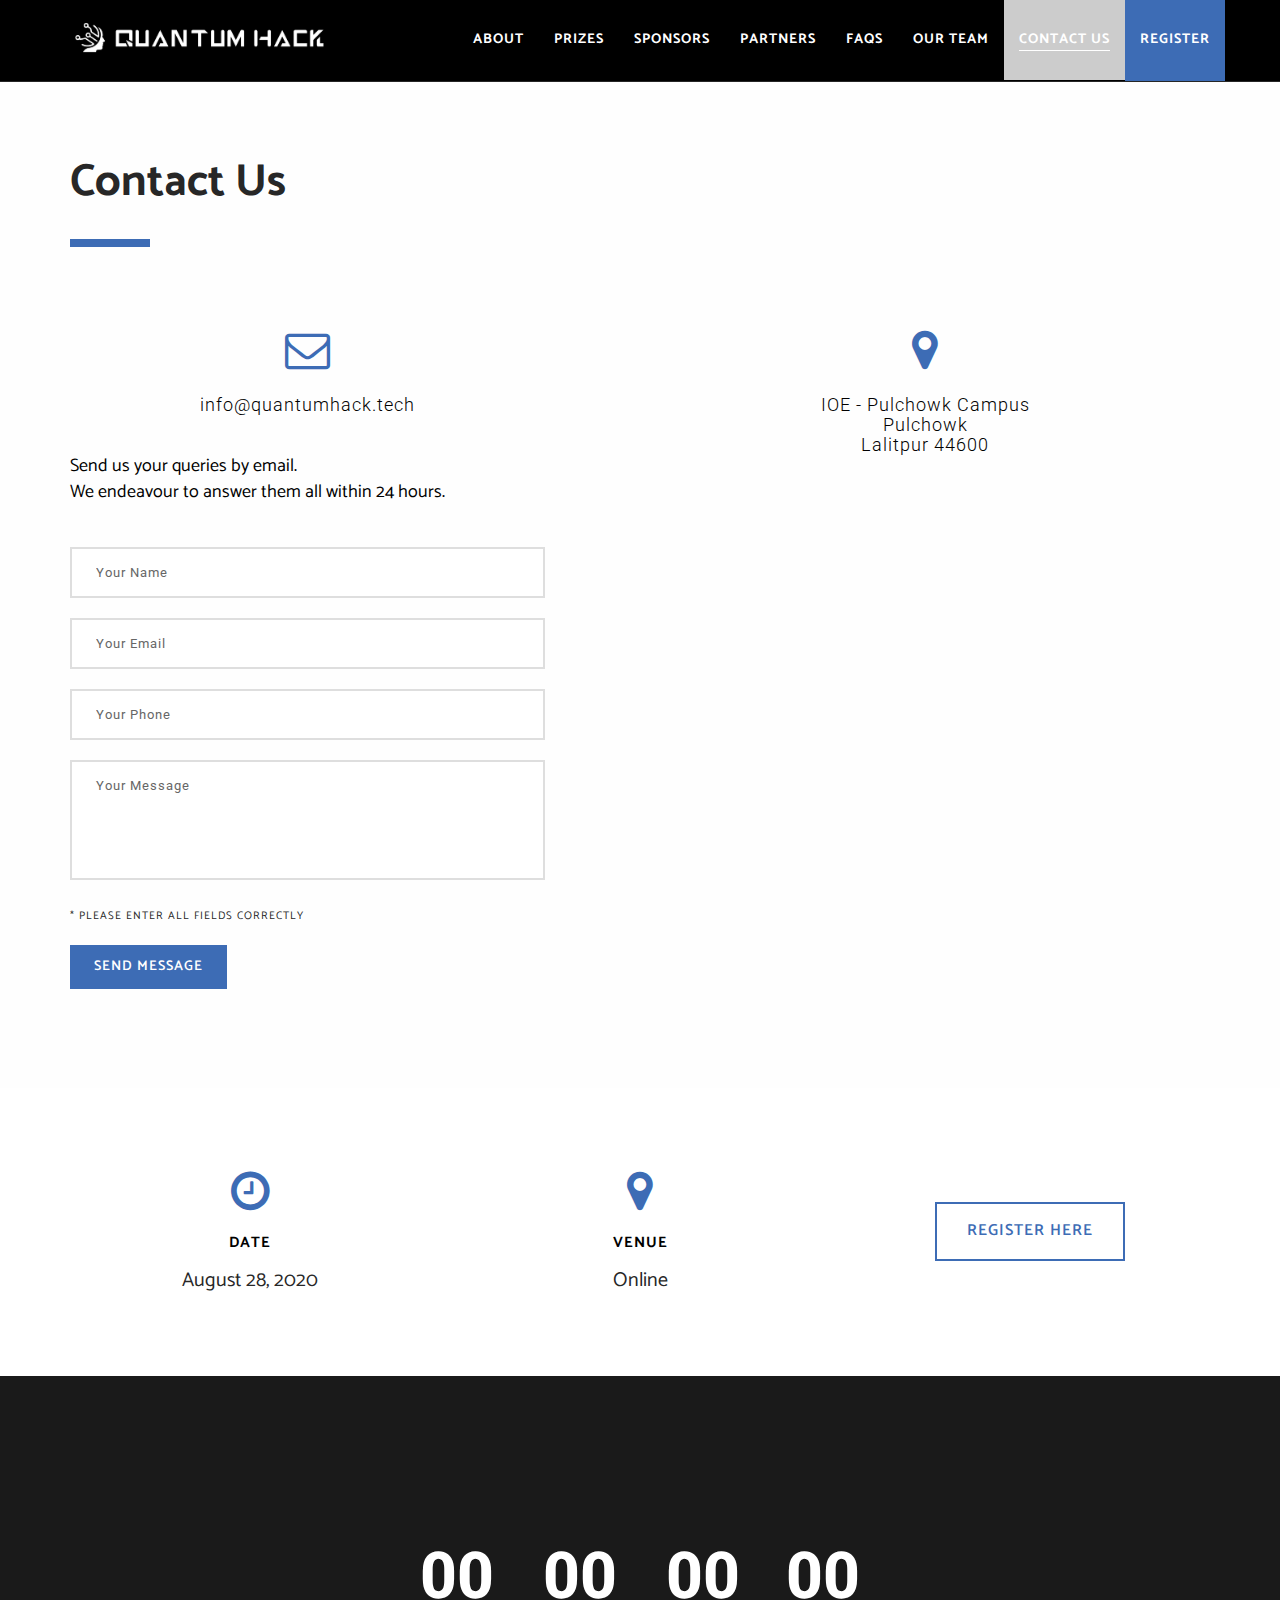
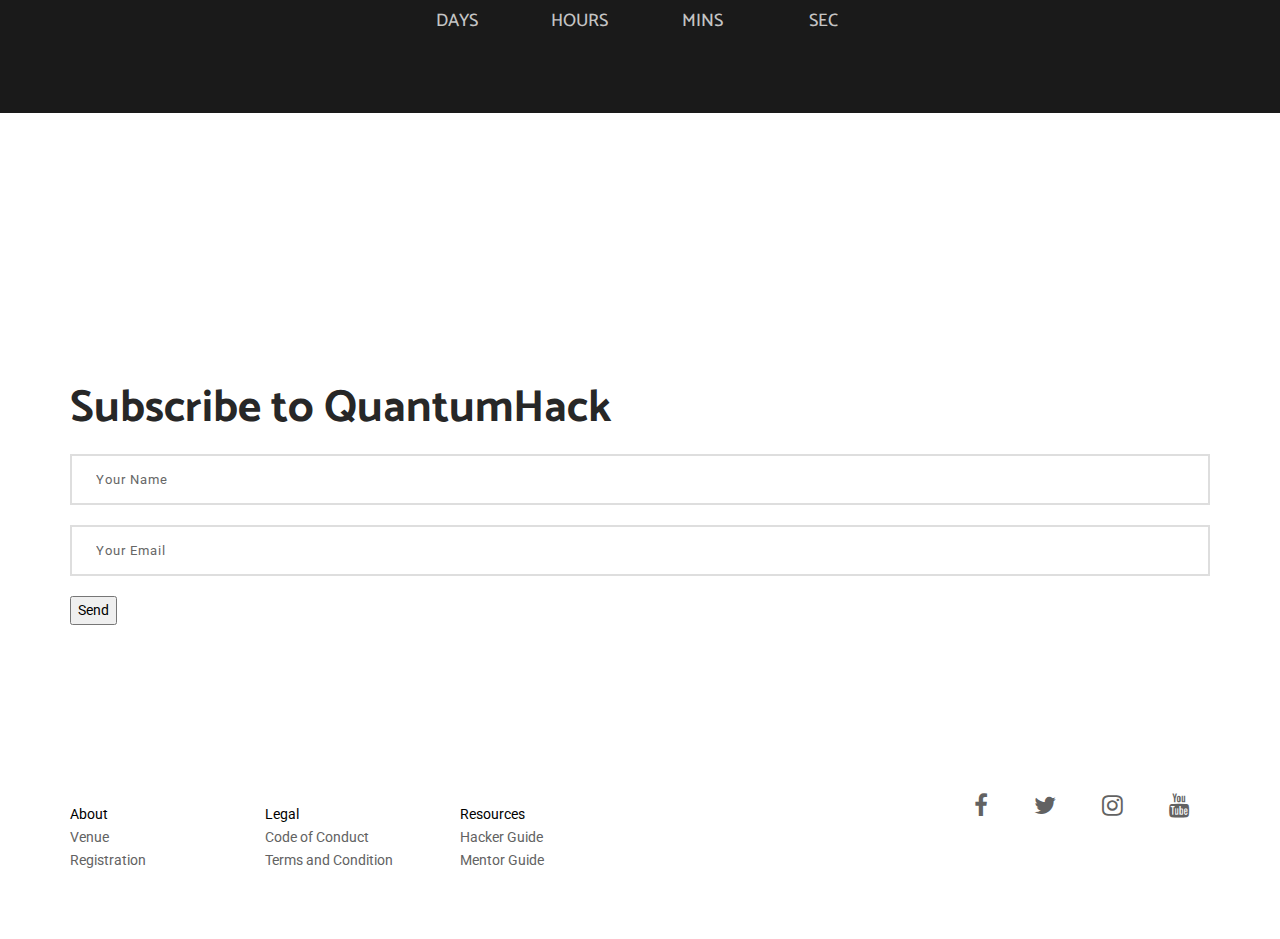
==== commit 1c0a7b97: "fuck off" ====
--- a/contact/index.html
+++ b/contact/index.html
@@ -306,8 +306,8 @@
   </section>
 
 
-<!-- Footer Start -->
-<footer class="footer bg-white">
+ <!-- Footer Start -->
+ <footer class="footer bg-white">
   <div class="container">
     <div class="row">
       <div class="col-sm-2">
@@ -335,13 +335,27 @@
           <br>
           <a target="_blank" href="https://hackcodeofconduct.org/1636-quantumhack">Code of Conduct</a>
           <br>
-          <a target="_blank" href="https://docs.google.com/document/d/1agDANr2KH8IoSaX7spe5Pmr9pxgFJVqRtcxDo6-uWSE/edit?usp=sharing">Terms and Condition</a>      
+          <a target="_blank" href="https://docs.google.com/document/d/1agDANr2KH8IoSaX7spe5Pmr9pxgFJVqRtcxDo6-uWSE/edit?usp=sharing">Terms and Condition</a>       
         </p>
         <!-- //.disclaimer -->
       </div>
-
-
-      <div class="col-sm-8">
+      <div class="col-sm-2">
+        <div class="footer-logo xs-text-center">
+          <img src="res/images/logos/light.png" alt="">
+        </div>
+        <!-- //.footer-logo -->
+        <p class="disclaimer xs-text-center">
+          Resources
+          <br>
+          <a target="_blank" href="https://docs.google.com/document/d/1TtMxsUpGCWQZlpOJ7YXLggftPCOK3IkDKkaqixwRAuI/edit?usp=sharing">Hacker Guide</a>
+          <br>
+          <a target="_blank" href="https://docs.google.com/document/d/1pRkP3QVKYUw9-1KPQW3iyPsd20Hk16tUChsTuMHoPjQ/edit?usp=sharing">Mentor Guide</a>       
+        </p>
+        <!-- //.disclaimer -->
+      </div>
+
+
+      <div class="col-sm-6">
         <div class="footer-social text-right" style="margin-top: 35px;">
           <ul class="list-inline list-unstyled no-margin xs-text-center xs-title-small title-medium">
             <li><a target="_blank" href="https://www.facebook.com/QuantumHack.IOE"><i class="fa fa-facebook"></i></a></li>
